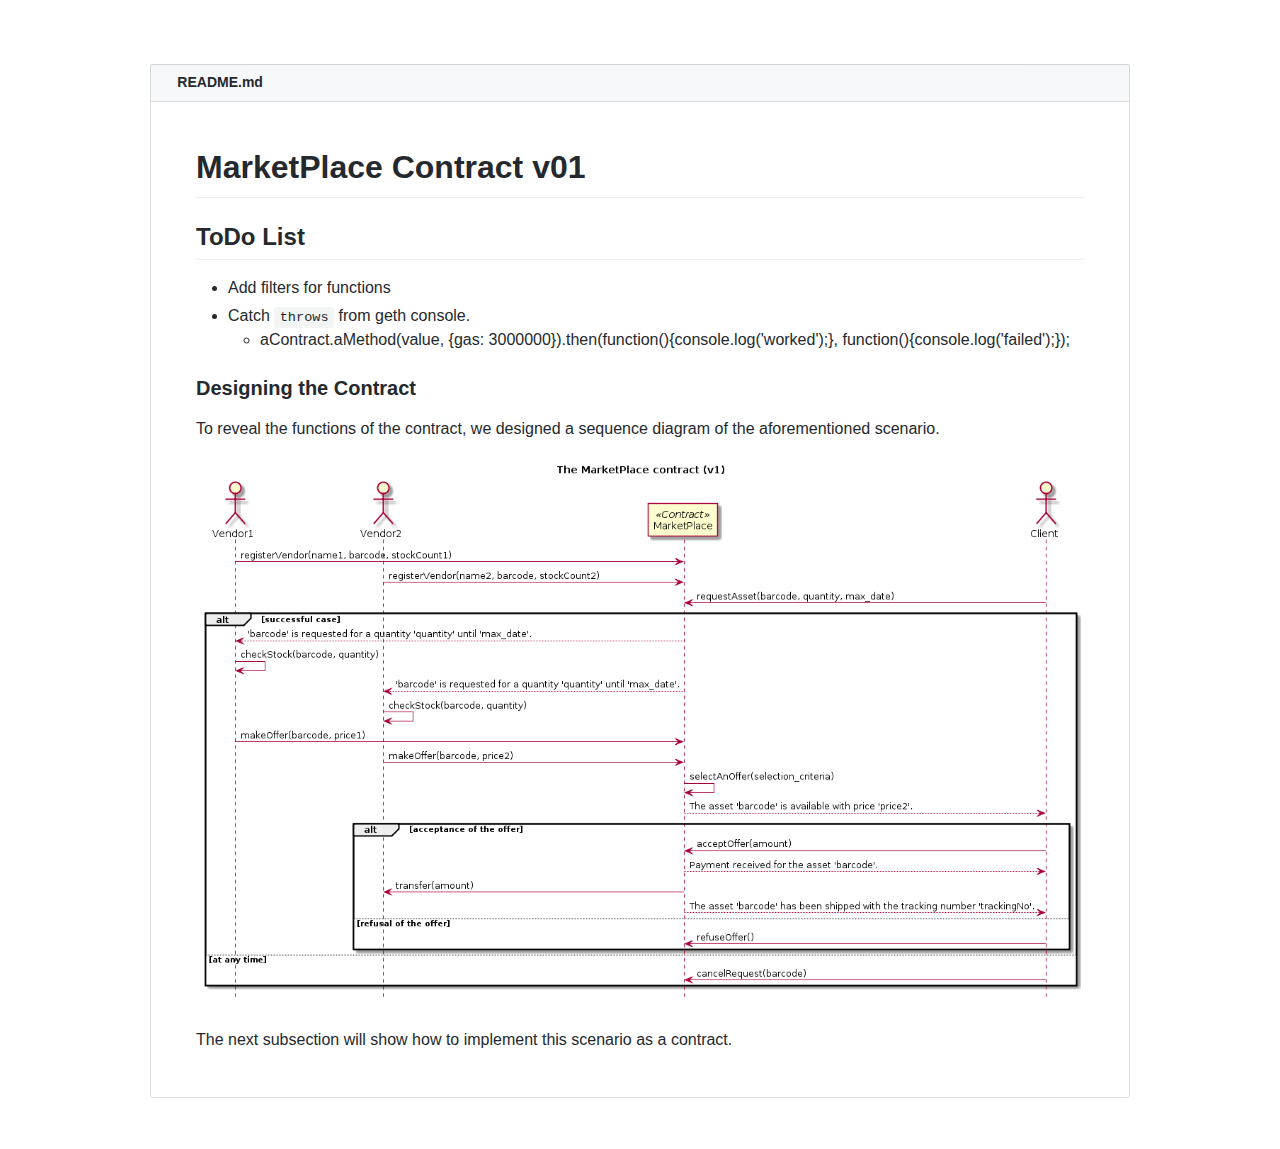
==== ethereum/local-private-network/contracts/04-MarketPlace-v01/index.html @ a6dc3fc5 "Generate html and wiki" ====
<!DOCTYPE html>
<!-- saved from url=(0022)http://localhost:6419/ -->
<html lang="en"><head><meta http-equiv="Content-Type" content="text/html; charset=UTF-8">
  
  <title>README.md - Grip</title>
  <link rel="icon" href="http://localhost:6419/__/grip/static/favicon.ico">
  <link rel="stylesheet" href="./index_files/frameworks-5b61aadc846f0818981ceec31b49c475fb084c163fdec5efbc2c21ef539092a9.css">
  <link rel="stylesheet" href="./index_files/github-9e591dcc1f30d2a6ac3773da2f8c05987a4a148bae15713c4be9bb62b6e92b26.css">
  <link rel="stylesheet" href="./index_files/site-f4fa6ace91e5f0fabb47e8405e5ecf6a9815949cd3958338f6578e626cd443d7.css">
  <link rel="stylesheet" href="./index_files/octicons.css">
  <style>
    /* Page tweaks */
    .preview-page {
      margin-top: 64px;
    }
    /* User-content tweaks */
    .timeline-comment-wrapper > .timeline-comment:after,
    .timeline-comment-wrapper > .timeline-comment:before {
      content: none;
    }
    /* User-content overrides */
    .discussion-timeline.wide {
      width: 920px;
    }
  </style>
</head>
<body>
  <div class="page">
    <div id="preview-page" class="preview-page" data-autorefresh-url="/__/grip/refresh/">

    

      <div role="main" class="main-content">
        <div class="container new-discussion-timeline experiment-repo-nav">
          <div class="repository-content">
            <div id="readme" class="readme boxed-group clearfix announce instapaper_body md">
              
                <h3>
                  <span class="octicon octicon-book"></span>
                  README.md
                </h3>
              
              <article class="markdown-body entry-content" itemprop="text" id="grip-content">
                <h1>
<a id="user-content-marketplace-contract-v01" class="anchor" href="http://localhost:6419/#marketplace-contract-v01" aria-hidden="true"><span aria-hidden="true" class="octicon octicon-link"></span></a>MarketPlace Contract v01</h1>

<h2>
<a id="user-content-todo-list" class="anchor" href="http://localhost:6419/#todo-list" aria-hidden="true"><span aria-hidden="true" class="octicon octicon-link"></span></a>ToDo List</h2>

<ul>
<li>Add filters for functions</li>
<li>Catch <code>throws</code> from geth console.

<ul>
<li>aContract.aMethod(value, {gas: 3000000}).then(function(){console.log('worked');}, function(){console.log('failed');});</li>
</ul>
</li>
</ul>

<h3>
<a id="user-content-designing-the-contract" class="anchor" href="http://localhost:6419/#designing-the-contract" aria-hidden="true"><span aria-hidden="true" class="octicon octicon-link"></span></a>Designing the Contract</h3>

<p>To reveal the functions of the contract, we designed a sequence diagram of the aforementioned scenario.</p>

<p><a href="./index_files/sequence_diagram.png" target="_blank"><img src="./index_files/sequence_diagram.png" alt="Market Place Scenario (v1)" style="max-width:100%;"></a></p>

<p>The next subsection will show how to implement this scenario as a contract.</p>

              </article>
            </div>
          </div>
        </div>
      </div>

    

  </div>
  <div>&nbsp;</div>
  </div><script>
    function showCanonicalImages() {
      var images = document.getElementsByTagName('img');
      if (!images) {
        return;
      }
      for (var index = 0; index < images.length; index++) {
        var image = images[index];
        if (image.getAttribute('data-canonical-src') && image.src !== image.getAttribute('data-canonical-src')) {
          image.src = image.getAttribute('data-canonical-src');
        }
      }
    }

    function scrollToHash() {
      if (location.hash && !document.querySelector(':target')) {
        var element = document.getElementById('user-content-' + location.hash.slice(1));
        if (element) {
           element.scrollIntoView();
        }
      }
    }

    function autorefreshContent(eventSourceUrl) {
      var initialTitle = document.title;
      var contentElement = document.getElementById('grip-content');
      var source = new EventSource(eventSourceUrl);
      var isRendering = false;

      source.onmessage = function(ev) {
        var msg = JSON.parse(ev.data);
        if (msg.updating) {
          isRendering = true;
          document.title = '(Rendering) ' + document.title;
        } else {
          isRendering = false;
          document.title = initialTitle;
          contentElement.innerHTML = msg.content;
          showCanonicalImages();
        }
      }

      source.onerror = function(e) {
        if (e.readyState === EventSource.CLOSED && isRendering) {
          isRendering = false;
          document.title = initialTitle;
        }
      }
    }

    window.onhashchange = function() {
      scrollToHash();
    }

    window.onload = function() {
      scrollToHash();
    }

    showCanonicalImages();

    var autorefreshUrl = document.getElementById('preview-page').getAttribute('data-autorefresh-url');
    if (autorefreshUrl) {
      autorefreshContent(autorefreshUrl);
    }
  </script>

</body></html>
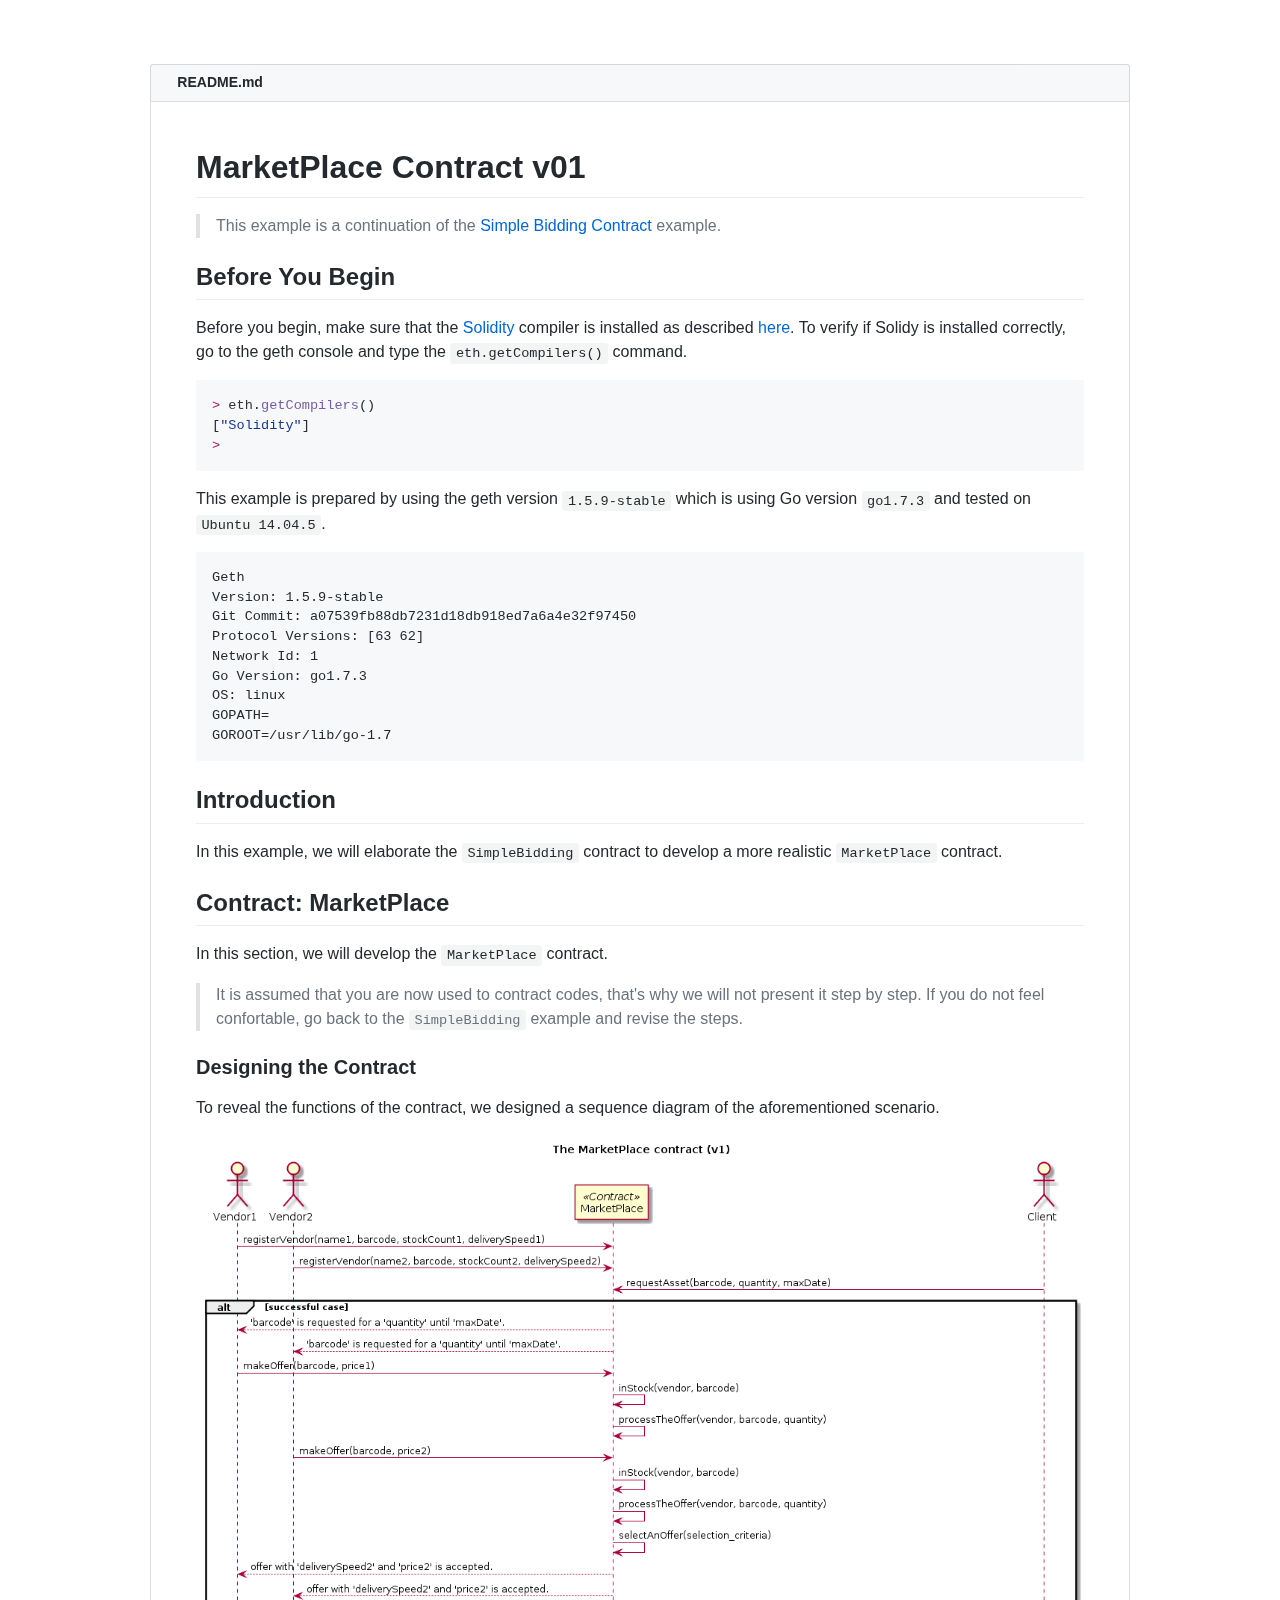
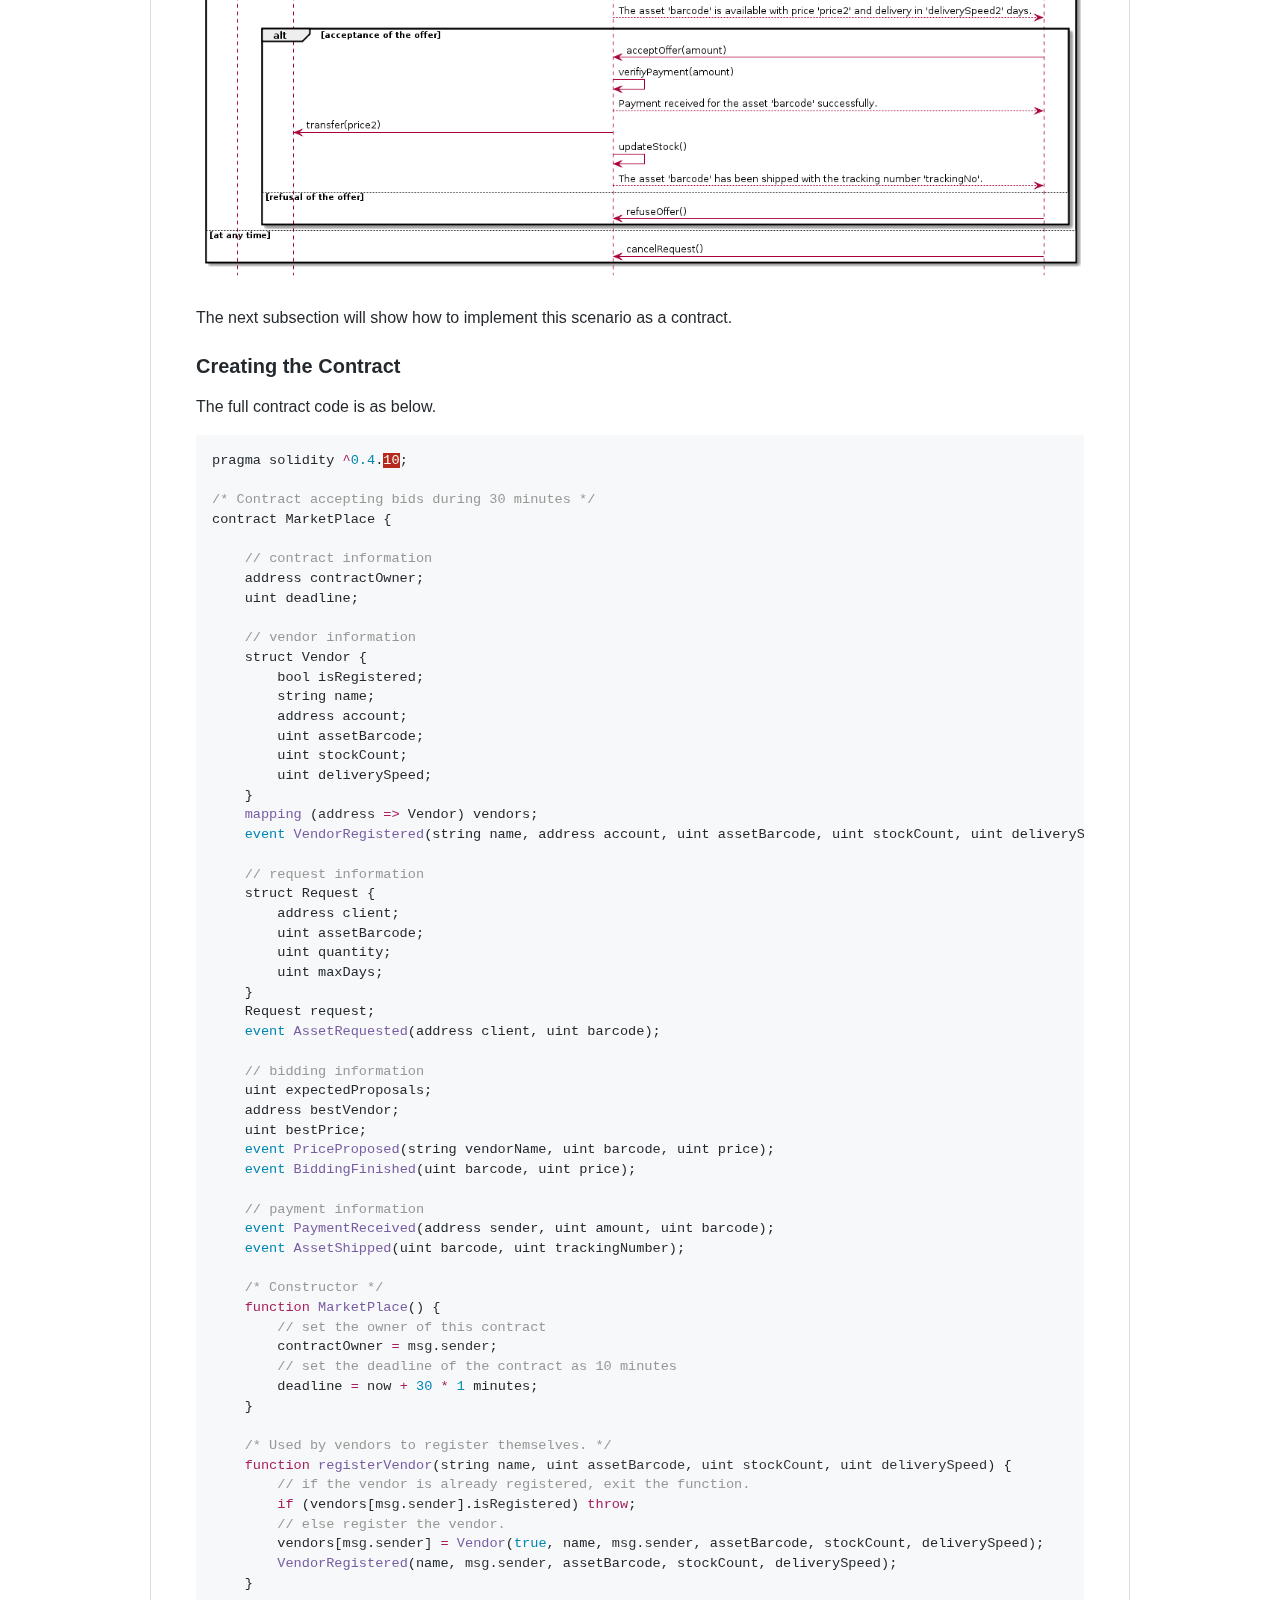
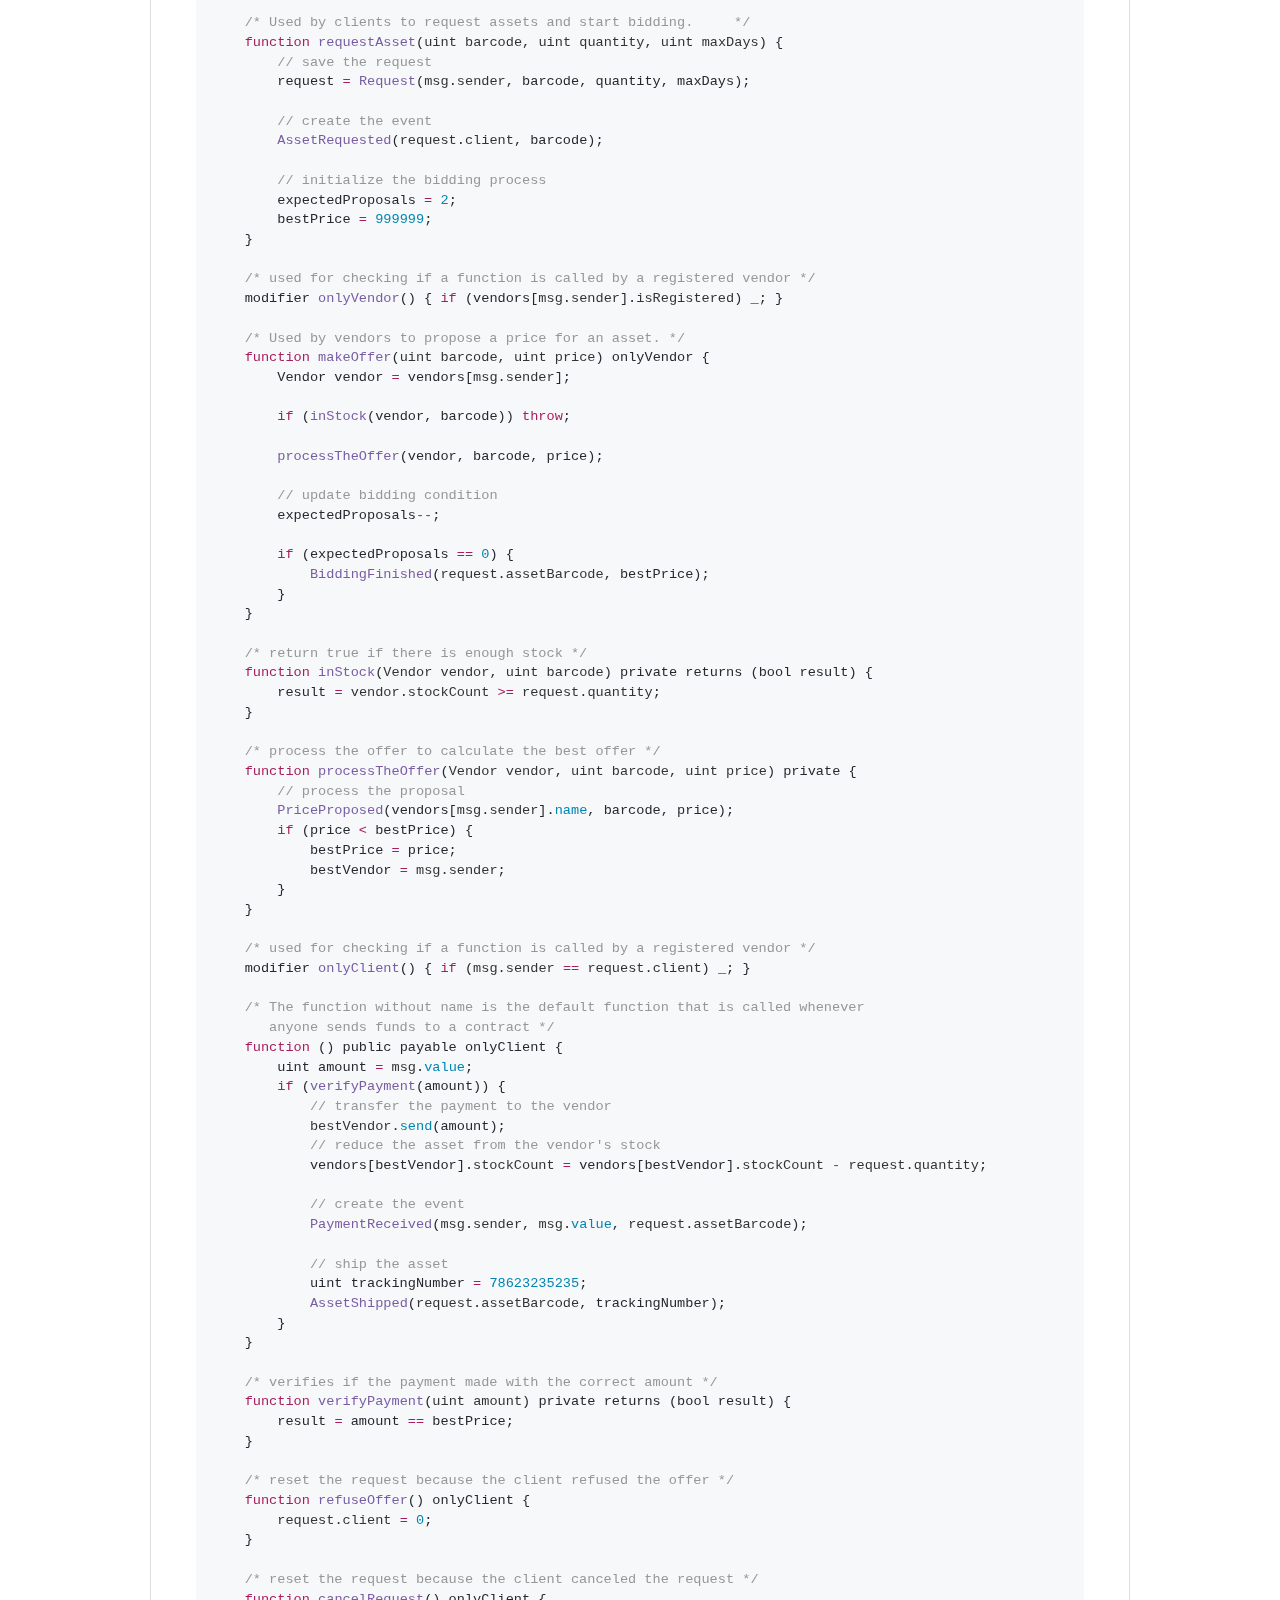
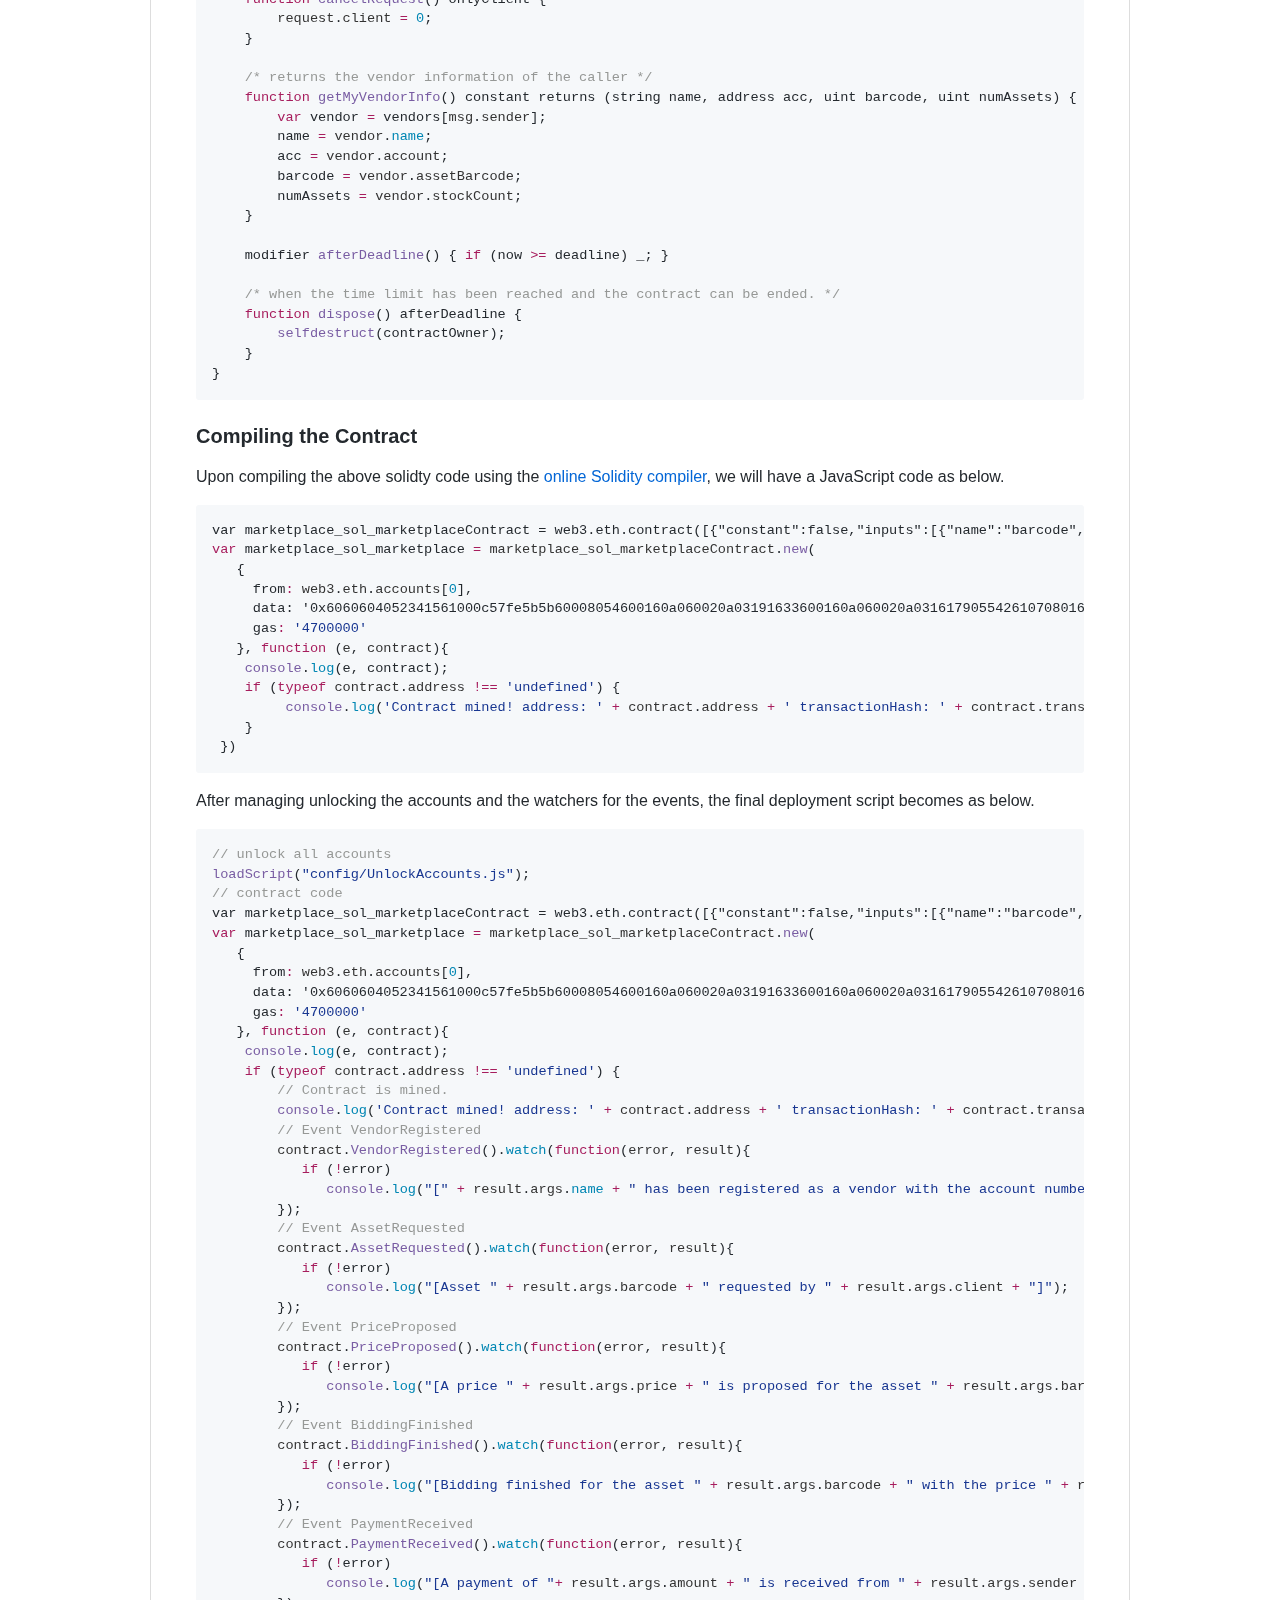
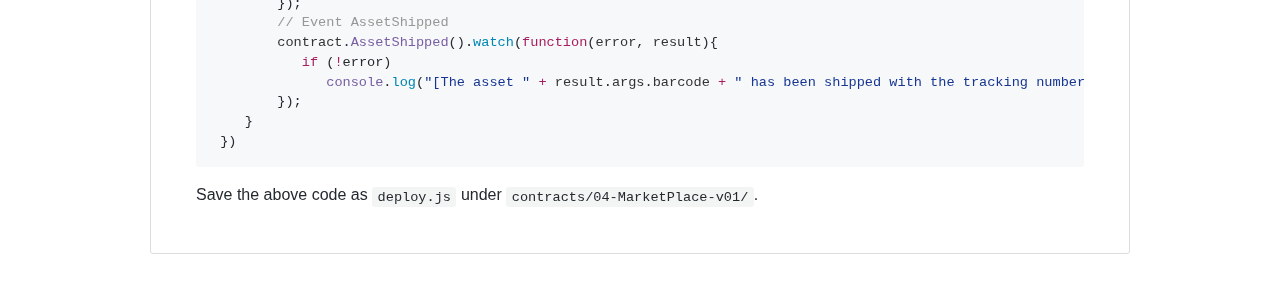
==== commit 7b66ccfe: "Generate documentations." ====
--- a/ethereum/local-private-network/contracts/04-MarketPlace-v01/index.html
+++ b/ethereum/local-private-network/contracts/04-MarketPlace-v01/index.html
@@ -1,13 +1,13 @@
 <!DOCTYPE html>
-<!-- saved from url=(0022)http://localhost:6419/ -->
-<html lang="en"><head><meta http-equiv="Content-Type" content="text/html; charset=UTF-8">
-  
+<html lang="en"><head>
+<meta http-equiv="content-type" content="text/html; charset=UTF-8">
+  <meta charset="utf-8">
   <title>README.md - Grip</title>
   <link rel="icon" href="http://localhost:6419/__/grip/static/favicon.ico">
-  <link rel="stylesheet" href="./index_files/frameworks-5b61aadc846f0818981ceec31b49c475fb084c163fdec5efbc2c21ef539092a9.css">
-  <link rel="stylesheet" href="./index_files/github-9e591dcc1f30d2a6ac3773da2f8c05987a4a148bae15713c4be9bb62b6e92b26.css">
-  <link rel="stylesheet" href="./index_files/site-f4fa6ace91e5f0fabb47e8405e5ecf6a9815949cd3958338f6578e626cd443d7.css">
-  <link rel="stylesheet" href="./index_files/octicons.css">
+  <link rel="stylesheet" href="index_files/frameworks-5b61aadc846f0818981ceec31b49c475fb084c163fdec5efb.css">
+  <link rel="stylesheet" href="index_files/github-9e591dcc1f30d2a6ac3773da2f8c05987a4a148bae15713c4be9b.css">
+  <link rel="stylesheet" href="index_files/site-f4fa6ace91e5f0fabb47e8405e5ecf6a9815949cd3958338f6578e6.css">
+  <link rel="stylesheet" href="index_files/octicons.css">
   <style>
     /* Page tweaks */
     .preview-page {
@@ -42,29 +42,267 @@
               
               <article class="markdown-body entry-content" itemprop="text" id="grip-content">
                 <h1>
-<a id="user-content-marketplace-contract-v01" class="anchor" href="http://localhost:6419/#marketplace-contract-v01" aria-hidden="true"><span aria-hidden="true" class="octicon octicon-link"></span></a>MarketPlace Contract v01</h1>
-
+<a id="user-content-marketplace-contract-v01" class="anchor" href="#marketplace-contract-v01" aria-hidden="true"><span aria-hidden="true" class="octicon octicon-link"></span></a>MarketPlace Contract v01</h1>
+<blockquote>
+<p>This example is a continuation of the <a href="http://localhost:6419/03-SimpleBidding/README.md">Simple Bidding Contract</a> example.</p>
+</blockquote>
 <h2>
-<a id="user-content-todo-list" class="anchor" href="http://localhost:6419/#todo-list" aria-hidden="true"><span aria-hidden="true" class="octicon octicon-link"></span></a>ToDo List</h2>
-
-<ul>
-<li>Add filters for functions</li>
-<li>Catch <code>throws</code> from geth console.
-
-<ul>
-<li>aContract.aMethod(value, {gas: 3000000}).then(function(){console.log('worked');}, function(){console.log('failed');});</li>
-</ul>
-</li>
-</ul>
-
+<a id="user-content-before-you-begin" class="anchor" href="#before-you-begin" aria-hidden="true"><span aria-hidden="true" class="octicon octicon-link"></span></a>Before You Begin</h2>
+<p>Before you begin, make sure that the <a href="http://solidity.readthedocs.io/en/develop/index.html">Solidity</a> compiler is installed as described <a href="https://github.com/ethereum/go-ethereum/wiki/Contract-Tutorial#install-solc-on-ubuntu">here</a>. To verify if Solidy is installed correctly, go to the geth console and type the <code>eth.getCompilers()</code> command.</p>
+<div class="highlight highlight-source-js"><pre><span class="pl-k">&gt;</span> <span class="pl-smi">eth</span>.<span class="pl-en">getCompilers</span>()
+[<span class="pl-s"><span class="pl-pds">"</span>Solidity<span class="pl-pds">"</span></span>]
+<span class="pl-k">&gt;</span> </pre></div>
+<p>This example is prepared by using the geth version <code>1.5.9-stable</code> which is using Go version <code>go1.7.3</code> and tested on <code>Ubuntu 14.04.5</code>.</p>
+<div class="highlight highlight-source-shell"><pre>Geth
+Version: 1.5.9-stable
+Git Commit: a07539fb88db7231d18db918ed7a6a4e32f97450
+Protocol Versions: [63 62]
+Network Id: 1
+Go Version: go1.7.3
+OS: linux
+GOPATH=
+GOROOT=/usr/lib/go-1.7</pre></div>
+<h2>
+<a id="user-content-introduction" class="anchor" href="#introduction" aria-hidden="true"><span aria-hidden="true" class="octicon octicon-link"></span></a>Introduction</h2>
+<p>In this example, we will elaborate the <code>SimpleBidding</code> contract to develop a more realistic <code>MarketPlace</code> contract.</p>
+<h2>
+<a id="user-content-contract-marketplace" class="anchor" href="#contract-marketplace" aria-hidden="true"><span aria-hidden="true" class="octicon octicon-link"></span></a>Contract: MarketPlace</h2>
+<p>In this section, we will develop the <code>MarketPlace</code> contract.</p>
+<blockquote>
+<p>It is assumed that you are now used to contract codes, that's why we 
+will not present it step by step. If you do not feel confortable, go 
+back to the <code>SimpleBidding</code> example and revise the steps.</p>
+</blockquote>
 <h3>
-<a id="user-content-designing-the-contract" class="anchor" href="http://localhost:6419/#designing-the-contract" aria-hidden="true"><span aria-hidden="true" class="octicon octicon-link"></span></a>Designing the Contract</h3>
-
+<a id="user-content-designing-the-contract" class="anchor" href="#designing-the-contract" aria-hidden="true"><span aria-hidden="true" class="octicon octicon-link"></span></a>Designing the Contract</h3>
 <p>To reveal the functions of the contract, we designed a sequence diagram of the aforementioned scenario.</p>
-
-<p><a href="./index_files/sequence_diagram.png" target="_blank"><img src="./index_files/sequence_diagram.png" alt="Market Place Scenario (v1)" style="max-width:100%;"></a></p>
-
+<p><a href="http://localhost:6419/sequence_diagram.png" target="_blank"><img src="index_files/sequence_diagram.png" alt="Market Place Scenario (v1)" style="max-width:100%;"></a></p>
 <p>The next subsection will show how to implement this scenario as a contract.</p>
+<h3>
+<a id="user-content-creating-the-contract" class="anchor" href="#creating-the-contract" aria-hidden="true"><span aria-hidden="true" class="octicon octicon-link"></span></a>Creating the Contract</h3>
+<p>The full contract code is as below.</p>
+<div class="highlight highlight-source-js"><pre>pragma solidity <span class="pl-k">^</span><span class="pl-c1">0.4</span>.<span class="pl-ii">10</span>;
+
+<span class="pl-c">/* Contract accepting bids during 30 minutes */</span>
+contract MarketPlace {
+
+    <span class="pl-c"><span class="pl-c">//</span> contract information</span>
+    address contractOwner;
+    uint deadline;
+    
+    <span class="pl-c"><span class="pl-c">//</span> vendor information</span>
+    struct Vendor {
+        bool isRegistered;
+        string name;
+        address account;
+        uint assetBarcode;
+        uint stockCount;
+        uint deliverySpeed;
+    }
+    <span class="pl-en">mapping</span> (<span class="pl-smi">address</span> <span class="pl-k">=&gt;</span> Vendor) vendors;
+    <span class="pl-c1">event</span> <span class="pl-en">VendorRegistered</span>(string name, address account, uint assetBarcode, uint stockCount, uint deliverySpeed);
+
+    <span class="pl-c"><span class="pl-c">//</span> request information</span>
+    struct Request {
+        address client;
+        uint assetBarcode;
+        uint quantity;
+        uint maxDays;
+    }
+    Request request;
+    <span class="pl-c1">event</span> <span class="pl-en">AssetRequested</span>(address client, uint barcode);
+    
+    <span class="pl-c"><span class="pl-c">//</span> bidding information</span>
+    uint expectedProposals;
+    address bestVendor;
+    uint bestPrice;
+    <span class="pl-c1">event</span> <span class="pl-en">PriceProposed</span>(string vendorName, uint barcode, uint price);
+    <span class="pl-c1">event</span> <span class="pl-en">BiddingFinished</span>(uint barcode, uint price);
+
+    <span class="pl-c"><span class="pl-c">//</span> payment information</span>
+    <span class="pl-c1">event</span> <span class="pl-en">PaymentReceived</span>(address sender, uint amount, uint barcode);
+    <span class="pl-c1">event</span> <span class="pl-en">AssetShipped</span>(uint barcode, uint trackingNumber);
+
+    <span class="pl-c">/* Constructor */</span>
+    <span class="pl-k">function</span> <span class="pl-en">MarketPlace</span>() {
+        <span class="pl-c"><span class="pl-c">//</span> set the owner of this contract</span>
+        contractOwner <span class="pl-k">=</span> <span class="pl-smi">msg</span>.<span class="pl-smi">sender</span>;
+        <span class="pl-c"><span class="pl-c">//</span> set the deadline of the contract as 10 minutes</span>
+        deadline <span class="pl-k">=</span> now <span class="pl-k">+</span> <span class="pl-c1">30</span> <span class="pl-k">*</span> <span class="pl-c1">1</span> minutes;
+    }  
+    
+    <span class="pl-c">/* Used by vendors to register themselves. */</span>
+    <span class="pl-k">function</span> <span class="pl-en">registerVendor</span>(<span class="pl-smi">string</span> <span class="pl-smi">name</span>, <span class="pl-smi">uint</span> <span class="pl-smi">assetBarcode</span>, <span class="pl-smi">uint</span> <span class="pl-smi">stockCount</span>, <span class="pl-smi">uint</span> <span class="pl-smi">deliverySpeed</span>) {
+        <span class="pl-c"><span class="pl-c">//</span> if the vendor is already registered, exit the function.</span>
+        <span class="pl-k">if</span> (vendors[<span class="pl-smi">msg</span>.<span class="pl-smi">sender</span>].<span class="pl-smi">isRegistered</span>) <span class="pl-k">throw</span>;
+        <span class="pl-c"><span class="pl-c">//</span> else register the vendor.</span>
+        vendors[<span class="pl-smi">msg</span>.<span class="pl-smi">sender</span>] <span class="pl-k">=</span> <span class="pl-en">Vendor</span>(<span class="pl-c1">true</span>, name, <span class="pl-smi">msg</span>.<span class="pl-smi">sender</span>, assetBarcode, stockCount, deliverySpeed);
+        <span class="pl-en">VendorRegistered</span>(name, <span class="pl-smi">msg</span>.<span class="pl-smi">sender</span>, assetBarcode, stockCount, deliverySpeed);
+    }
+    
+    <span class="pl-c">/* Used by clients to request assets and start bidding.     */</span> 
+    <span class="pl-k">function</span> <span class="pl-en">requestAsset</span>(<span class="pl-smi">uint</span> <span class="pl-smi">barcode</span>, <span class="pl-smi">uint</span> <span class="pl-smi">quantity</span>, <span class="pl-smi">uint</span> <span class="pl-smi">maxDays</span>) {
+        <span class="pl-c"><span class="pl-c">//</span> save the request</span>
+        request <span class="pl-k">=</span> <span class="pl-en">Request</span>(<span class="pl-smi">msg</span>.<span class="pl-smi">sender</span>, barcode, quantity, maxDays);
+        
+        <span class="pl-c"><span class="pl-c">//</span> create the event</span>
+        <span class="pl-en">AssetRequested</span>(<span class="pl-smi">request</span>.<span class="pl-smi">client</span>, barcode);
+        
+        <span class="pl-c"><span class="pl-c">//</span> initialize the bidding process</span>
+        expectedProposals <span class="pl-k">=</span> <span class="pl-c1">2</span>;
+        bestPrice <span class="pl-k">=</span> <span class="pl-c1">999999</span>;
+    }
+    
+    <span class="pl-c">/* used for checking if a function is called by a registered vendor */</span>
+    modifier <span class="pl-en">onlyVendor</span>() { <span class="pl-k">if</span> (vendors[<span class="pl-smi">msg</span>.<span class="pl-smi">sender</span>].<span class="pl-smi">isRegistered</span>) _; }
+    
+    <span class="pl-c">/* Used by vendors to propose a price for an asset. */</span>
+    <span class="pl-k">function</span> <span class="pl-en">makeOffer</span>(<span class="pl-smi">uint</span> <span class="pl-smi">barcode</span>, <span class="pl-smi">uint</span> <span class="pl-smi">price</span>) onlyVendor {
+        Vendor vendor <span class="pl-k">=</span> vendors[<span class="pl-smi">msg</span>.<span class="pl-smi">sender</span>];
+
+        <span class="pl-k">if</span> (<span class="pl-en">inStock</span>(vendor, barcode)) <span class="pl-k">throw</span>;
+
+        <span class="pl-en">processTheOffer</span>(vendor, barcode, price);
+        
+        <span class="pl-c"><span class="pl-c">//</span> update bidding condition</span>
+        expectedProposals<span class="pl-k">--</span>;
+        
+        <span class="pl-k">if</span> (expectedProposals <span class="pl-k">==</span> <span class="pl-c1">0</span>) {
+            <span class="pl-en">BiddingFinished</span>(<span class="pl-smi">request</span>.<span class="pl-smi">assetBarcode</span>, bestPrice);
+        }
+    }
+    
+    <span class="pl-c">/* return true if there is enough stock */</span>
+    <span class="pl-k">function</span> <span class="pl-en">inStock</span>(<span class="pl-smi">Vendor</span> <span class="pl-smi">vendor</span>, <span class="pl-smi">uint</span> <span class="pl-smi">barcode</span>) private returns (bool result) {
+        result <span class="pl-k">=</span> <span class="pl-smi">vendor</span>.<span class="pl-smi">stockCount</span> <span class="pl-k">&gt;=</span> <span class="pl-smi">request</span>.<span class="pl-smi">quantity</span>;
+    }
+    
+    <span class="pl-c">/* process the offer to calculate the best offer */</span>
+    <span class="pl-k">function</span> <span class="pl-en">processTheOffer</span>(<span class="pl-smi">Vendor</span> <span class="pl-smi">vendor</span>, <span class="pl-smi">uint</span> <span class="pl-smi">barcode</span>, <span class="pl-smi">uint</span> <span class="pl-smi">price</span>) private {
+        <span class="pl-c"><span class="pl-c">//</span> process the proposal</span>
+        <span class="pl-en">PriceProposed</span>(vendors[<span class="pl-smi">msg</span>.<span class="pl-smi">sender</span>].<span class="pl-c1">name</span>, barcode, price);
+        <span class="pl-k">if</span> (price <span class="pl-k">&lt;</span> bestPrice) {
+            bestPrice <span class="pl-k">=</span> price;
+            bestVendor <span class="pl-k">=</span> <span class="pl-smi">msg</span>.<span class="pl-smi">sender</span>;
+        }        
+    }
+    
+    <span class="pl-c">/* used for checking if a function is called by a registered vendor */</span>
+    modifier <span class="pl-en">onlyClient</span>() { <span class="pl-k">if</span> (<span class="pl-smi">msg</span>.<span class="pl-smi">sender</span> <span class="pl-k">==</span> <span class="pl-smi">request</span>.<span class="pl-smi">client</span>) _; }
+    
+    <span class="pl-c">/* The function without name is the default function that is called whenever </span>
+<span class="pl-c">       anyone sends funds to a contract */</span>
+    <span class="pl-k">function</span> () public payable onlyClient {
+        uint amount <span class="pl-k">=</span> <span class="pl-smi">msg</span>.<span class="pl-c1">value</span>;
+        <span class="pl-k">if</span> (<span class="pl-en">verifyPayment</span>(amount)) {
+            <span class="pl-c"><span class="pl-c">//</span> transfer the payment to the vendor</span>
+            <span class="pl-smi">bestVendor</span>.<span class="pl-c1">send</span>(amount);
+            <span class="pl-c"><span class="pl-c">//</span> reduce the asset from the vendor's stock</span>
+            vendors[bestVendor].<span class="pl-smi">stockCount</span> <span class="pl-k">=</span> vendors[bestVendor].<span class="pl-smi">stockCount</span> <span class="pl-k">-</span> <span class="pl-smi">request</span>.<span class="pl-smi">quantity</span>;
+            
+            <span class="pl-c"><span class="pl-c">//</span> create the event</span>
+            <span class="pl-en">PaymentReceived</span>(<span class="pl-smi">msg</span>.<span class="pl-smi">sender</span>, <span class="pl-smi">msg</span>.<span class="pl-c1">value</span>, <span class="pl-smi">request</span>.<span class="pl-smi">assetBarcode</span>);
+                
+            <span class="pl-c"><span class="pl-c">//</span> ship the asset</span>
+            uint trackingNumber <span class="pl-k">=</span> <span class="pl-c1">78623235235</span>;
+            <span class="pl-en">AssetShipped</span>(<span class="pl-smi">request</span>.<span class="pl-smi">assetBarcode</span>, trackingNumber);
+        }
+    }
+    
+    <span class="pl-c">/* verifies if the payment made with the correct amount */</span>
+    <span class="pl-k">function</span> <span class="pl-en">verifyPayment</span>(<span class="pl-smi">uint</span> <span class="pl-smi">amount</span>) private returns (bool result) {
+        result <span class="pl-k">=</span> amount <span class="pl-k">==</span> bestPrice;
+    }
+    
+    <span class="pl-c">/* reset the request because the client refused the offer */</span>
+    <span class="pl-k">function</span> <span class="pl-en">refuseOffer</span>() onlyClient {
+        <span class="pl-smi">request</span>.<span class="pl-smi">client</span> <span class="pl-k">=</span> <span class="pl-c1">0</span>;
+    }
+    
+    <span class="pl-c">/* reset the request because the client canceled the request */</span>
+    <span class="pl-k">function</span> <span class="pl-en">cancelRequest</span>() onlyClient {
+        <span class="pl-smi">request</span>.<span class="pl-smi">client</span> <span class="pl-k">=</span> <span class="pl-c1">0</span>;
+    }
+    
+    <span class="pl-c">/* returns the vendor information of the caller */</span>
+    <span class="pl-k">function</span> <span class="pl-en">getMyVendorInfo</span>() constant returns (string name, address acc, uint barcode, uint numAssets) {
+        <span class="pl-k">var</span> vendor <span class="pl-k">=</span> vendors[<span class="pl-smi">msg</span>.<span class="pl-smi">sender</span>];
+        name <span class="pl-k">=</span> <span class="pl-smi">vendor</span>.<span class="pl-c1">name</span>;
+        acc <span class="pl-k">=</span> <span class="pl-smi">vendor</span>.<span class="pl-smi">account</span>;
+        barcode <span class="pl-k">=</span> <span class="pl-smi">vendor</span>.<span class="pl-smi">assetBarcode</span>;
+        numAssets <span class="pl-k">=</span> <span class="pl-smi">vendor</span>.<span class="pl-smi">stockCount</span>;
+    }
+
+    modifier <span class="pl-en">afterDeadline</span>() { <span class="pl-k">if</span> (now <span class="pl-k">&gt;=</span> deadline) _; }
+
+    <span class="pl-c">/* when the time limit has been reached and the contract can be ended. */</span>
+    <span class="pl-k">function</span> <span class="pl-en">dispose</span>() afterDeadline {
+        <span class="pl-en">selfdestruct</span>(contractOwner);
+    }
+}</pre></div>
+<h3>
+<a id="user-content-compiling-the-contract" class="anchor" href="#compiling-the-contract" aria-hidden="true"><span aria-hidden="true" class="octicon octicon-link"></span></a>Compiling the Contract</h3>
+<p>Upon compiling the above solidty code using the <a href="https://ethereum.github.io/browser-solidity/">online Solidity compiler</a>, we will have a JavaScript code as below.</p>
+<div class="highlight highlight-source-js"><pre>var marketplace_sol_marketplaceContract = web3.eth.contract([{"constant":false,"inputs":[{"name":"barcode","type":"uint256"},{"name":"price","type":"uint256"}],"name":"makeOffer","outputs":[],"payable":false,"type":"function"},{"constant":false,"inputs":[{"name":"name","type":"string"},{"name":"assetBarcode","type":"uint256"},{"name":"stockCount","type":"uint256"},{"name":"deliverySpeed","type":"uint256"}],"name":"registerVendor","outputs":[],"payable":false,"type":"function"},{"constant":false,"inputs":[],"name":"dispose","outputs":[],"payable":false,"type":"function"},{"constant":false,"inputs":[],"name":"refuseOffer","outputs":[],"payable":false,"type":"function"},{"constant":true,"inputs":[],"name":"getMyVendorInfo","outputs":[{"name":"name","type":"string"},{"name":"acc","type":"address"},{"name":"barcode","type":"uint256"},{"name":"numAssets","type":"uint256"}],"payable":false,"type":"function"},{"constant":false,"inputs":[],"name":"cancelRequest","outputs":[],"payable":false,"type":"function"},{"constant":false,"inputs":[{"name":"barcode","type":"uint256"},{"name":"quantity","type":"uint256"},{"name":"maxDays","type":"uint256"}],"name":"requestAsset","outputs":[],"payable":false,"type":"function"},{"inputs":[],"payable":false,"type":"constructor"},{"payable":true,"type":"fallback"},{"anonymous":false,"inputs":[{"indexed":false,"name":"name","type":"string"},{"indexed":false,"name":"account","type":"address"},{"indexed":false,"name":"assetBarcode","type":"uint256"},{"indexed":false,"name":"stockCount","type":"uint256"},{"indexed":false,"name":"deliverySpeed","type":"uint256"}],"name":"VendorRegistered","type":"event"},{"anonymous":false,"inputs":[{"indexed":false,"name":"client","type":"address"},{"indexed":false,"name":"barcode","type":"uint256"}],"name":"AssetRequested","type":"event"},{"anonymous":false,"inputs":[{"indexed":false,"name":"vendorName","type":"string"},{"indexed":false,"name":"barcode","type":"uint256"},{"indexed":false,"name":"price","type":"uint256"}],"name":"PriceProposed","type":"event"},{"anonymous":false,"inputs":[{"indexed":false,"name":"barcode","type":"uint256"},{"indexed":false,"name":"price","type":"uint256"}],"name":"BiddingFinished","type":"event"},{"anonymous":false,"inputs":[{"indexed":false,"name":"sender","type":"address"},{"indexed":false,"name":"amount","type":"uint256"},{"indexed":false,"name":"barcode","type":"uint256"}],"name":"PaymentReceived","type":"event"},{"anonymous":false,"inputs":[{"indexed":false,"name":"barcode","type":"uint256"},{"indexed":false,"name":"trackingNumber","type":"uint256"}],"name":"AssetShipped","type":"event"}]);
+<span class="pl-k">var</span> marketplace_sol_marketplace <span class="pl-k">=</span> <span class="pl-smi">marketplace_sol_marketplaceContract</span>.<span class="pl-en">new</span>(
+   {
+     from<span class="pl-k">:</span> <span class="pl-smi">web3</span>.<span class="pl-smi">eth</span>.<span class="pl-smi">accounts</span>[<span class="pl-c1">0</span>], 
+     data: '[base64]', 
+     gas<span class="pl-k">:</span> <span class="pl-s"><span class="pl-pds">'</span>4700000<span class="pl-pds">'</span></span>
+   }, <span class="pl-k">function</span> (<span class="pl-smi">e</span>, <span class="pl-smi">contract</span>){
+    <span class="pl-en">console</span>.<span class="pl-c1">log</span>(e, contract);
+    <span class="pl-k">if</span> (<span class="pl-k">typeof</span> <span class="pl-smi">contract</span>.<span class="pl-smi">address</span> <span class="pl-k">!==</span> <span class="pl-s"><span class="pl-pds">'</span>undefined<span class="pl-pds">'</span></span>) {
+         <span class="pl-en">console</span>.<span class="pl-c1">log</span>(<span class="pl-s"><span class="pl-pds">'</span>Contract mined! address: <span class="pl-pds">'</span></span> <span class="pl-k">+</span> <span class="pl-smi">contract</span>.<span class="pl-smi">address</span> <span class="pl-k">+</span> <span class="pl-s"><span class="pl-pds">'</span> transactionHash: <span class="pl-pds">'</span></span> <span class="pl-k">+</span> <span class="pl-smi">contract</span>.<span class="pl-smi">transactionHash</span>);
+    }
+ })</pre></div>
+<p>After managing unlocking the accounts and the watchers for the events, the final deployment script becomes as below.</p>
+<div class="highlight highlight-source-js"><pre><span class="pl-c"><span class="pl-c">//</span> unlock all accounts</span>
+<span class="pl-en">loadScript</span>(<span class="pl-s"><span class="pl-pds">"</span>config/UnlockAccounts.js<span class="pl-pds">"</span></span>);
+<span class="pl-c"><span class="pl-c">//</span> contract code</span>
+var marketplace_sol_marketplaceContract = web3.eth.contract([{"constant":false,"inputs":[{"name":"barcode","type":"uint256"},{"name":"price","type":"uint256"}],"name":"makeOffer","outputs":[],"payable":false,"type":"function"},{"constant":false,"inputs":[{"name":"name","type":"string"},{"name":"assetBarcode","type":"uint256"},{"name":"stockCount","type":"uint256"},{"name":"deliverySpeed","type":"uint256"}],"name":"registerVendor","outputs":[],"payable":false,"type":"function"},{"constant":false,"inputs":[],"name":"dispose","outputs":[],"payable":false,"type":"function"},{"constant":false,"inputs":[],"name":"refuseOffer","outputs":[],"payable":false,"type":"function"},{"constant":true,"inputs":[],"name":"getMyVendorInfo","outputs":[{"name":"name","type":"string"},{"name":"acc","type":"address"},{"name":"barcode","type":"uint256"},{"name":"numAssets","type":"uint256"}],"payable":false,"type":"function"},{"constant":false,"inputs":[],"name":"cancelRequest","outputs":[],"payable":false,"type":"function"},{"constant":false,"inputs":[{"name":"barcode","type":"uint256"},{"name":"quantity","type":"uint256"},{"name":"maxDays","type":"uint256"}],"name":"requestAsset","outputs":[],"payable":false,"type":"function"},{"inputs":[],"payable":false,"type":"constructor"},{"payable":true,"type":"fallback"},{"anonymous":false,"inputs":[{"indexed":false,"name":"name","type":"string"},{"indexed":false,"name":"account","type":"address"},{"indexed":false,"name":"assetBarcode","type":"uint256"},{"indexed":false,"name":"stockCount","type":"uint256"},{"indexed":false,"name":"deliverySpeed","type":"uint256"}],"name":"VendorRegistered","type":"event"},{"anonymous":false,"inputs":[{"indexed":false,"name":"client","type":"address"},{"indexed":false,"name":"barcode","type":"uint256"}],"name":"AssetRequested","type":"event"},{"anonymous":false,"inputs":[{"indexed":false,"name":"vendorName","type":"string"},{"indexed":false,"name":"barcode","type":"uint256"},{"indexed":false,"name":"price","type":"uint256"}],"name":"PriceProposed","type":"event"},{"anonymous":false,"inputs":[{"indexed":false,"name":"barcode","type":"uint256"},{"indexed":false,"name":"price","type":"uint256"}],"name":"BiddingFinished","type":"event"},{"anonymous":false,"inputs":[{"indexed":false,"name":"sender","type":"address"},{"indexed":false,"name":"amount","type":"uint256"},{"indexed":false,"name":"barcode","type":"uint256"}],"name":"PaymentReceived","type":"event"},{"anonymous":false,"inputs":[{"indexed":false,"name":"barcode","type":"uint256"},{"indexed":false,"name":"trackingNumber","type":"uint256"}],"name":"AssetShipped","type":"event"}]);
+<span class="pl-k">var</span> marketplace_sol_marketplace <span class="pl-k">=</span> <span class="pl-smi">marketplace_sol_marketplaceContract</span>.<span class="pl-en">new</span>(
+   {
+     from<span class="pl-k">:</span> <span class="pl-smi">web3</span>.<span class="pl-smi">eth</span>.<span class="pl-smi">accounts</span>[<span class="pl-c1">0</span>], 
+     data: '[base64]', 
+     gas<span class="pl-k">:</span> <span class="pl-s"><span class="pl-pds">'</span>4700000<span class="pl-pds">'</span></span>
+   }, <span class="pl-k">function</span> (<span class="pl-smi">e</span>, <span class="pl-smi">contract</span>){
+    <span class="pl-en">console</span>.<span class="pl-c1">log</span>(e, contract);
+    <span class="pl-k">if</span> (<span class="pl-k">typeof</span> <span class="pl-smi">contract</span>.<span class="pl-smi">address</span> <span class="pl-k">!==</span> <span class="pl-s"><span class="pl-pds">'</span>undefined<span class="pl-pds">'</span></span>) {
+    	<span class="pl-c"><span class="pl-c">//</span> Contract is mined.</span>
+    	<span class="pl-en">console</span>.<span class="pl-c1">log</span>(<span class="pl-s"><span class="pl-pds">'</span>Contract mined! address: <span class="pl-pds">'</span></span> <span class="pl-k">+</span> <span class="pl-smi">contract</span>.<span class="pl-smi">address</span> <span class="pl-k">+</span> <span class="pl-s"><span class="pl-pds">'</span> transactionHash: <span class="pl-pds">'</span></span> <span class="pl-k">+</span> <span class="pl-smi">contract</span>.<span class="pl-smi">transactionHash</span>);	 
+        <span class="pl-c"><span class="pl-c">//</span> Event VendorRegistered</span>
+    	<span class="pl-smi">contract</span>.<span class="pl-en">VendorRegistered</span>().<span class="pl-c1">watch</span>(<span class="pl-k">function</span>(<span class="pl-smi">error</span>, <span class="pl-smi">result</span>){
+	   <span class="pl-k">if</span> (<span class="pl-k">!</span>error)
+	      <span class="pl-en">console</span>.<span class="pl-c1">log</span>(<span class="pl-s"><span class="pl-pds">"</span>[<span class="pl-pds">"</span></span> <span class="pl-k">+</span> <span class="pl-smi">result</span>.<span class="pl-smi">args</span>.<span class="pl-c1">name</span> <span class="pl-k">+</span> <span class="pl-s"><span class="pl-pds">"</span> has been registered as a vendor with the account number <span class="pl-pds">"</span></span> <span class="pl-k">+</span> <span class="pl-smi">result</span>.<span class="pl-smi">args</span>.<span class="pl-smi">account</span> <span class="pl-k">+</span> <span class="pl-s"><span class="pl-pds">"</span>. It has <span class="pl-pds">"</span></span> <span class="pl-k">+</span> <span class="pl-smi">result</span>.<span class="pl-smi">args</span>.<span class="pl-smi">stockCount</span> <span class="pl-k">+</span> <span class="pl-s"><span class="pl-pds">"</span> number of the asset <span class="pl-pds">"</span></span> <span class="pl-k">+</span> <span class="pl-smi">result</span>.<span class="pl-smi">args</span>.<span class="pl-smi">barcode</span> <span class="pl-k">+</span> <span class="pl-s"><span class="pl-pds">"</span> in its stock and it delivers in <span class="pl-pds">"</span></span> <span class="pl-k">+</span> <span class="pl-smi">result</span>.<span class="pl-smi">args</span>.<span class="pl-smi">deliverySpeed</span> <span class="pl-k">+</span> <span class="pl-s"><span class="pl-pds">"</span>.]<span class="pl-pds">"</span></span>);
+	});
+    	<span class="pl-c"><span class="pl-c">//</span> Event AssetRequested</span>
+    	<span class="pl-smi">contract</span>.<span class="pl-en">AssetRequested</span>().<span class="pl-c1">watch</span>(<span class="pl-k">function</span>(<span class="pl-smi">error</span>, <span class="pl-smi">result</span>){
+	   <span class="pl-k">if</span> (<span class="pl-k">!</span>error)
+	      <span class="pl-en">console</span>.<span class="pl-c1">log</span>(<span class="pl-s"><span class="pl-pds">"</span>[Asset <span class="pl-pds">"</span></span> <span class="pl-k">+</span> <span class="pl-smi">result</span>.<span class="pl-smi">args</span>.<span class="pl-smi">barcode</span> <span class="pl-k">+</span> <span class="pl-s"><span class="pl-pds">"</span> requested by <span class="pl-pds">"</span></span> <span class="pl-k">+</span> <span class="pl-smi">result</span>.<span class="pl-smi">args</span>.<span class="pl-smi">client</span> <span class="pl-k">+</span> <span class="pl-s"><span class="pl-pds">"</span>]<span class="pl-pds">"</span></span>);
+	});   
+	<span class="pl-c"><span class="pl-c">//</span> Event PriceProposed      </span>
+	<span class="pl-smi">contract</span>.<span class="pl-en">PriceProposed</span>().<span class="pl-c1">watch</span>(<span class="pl-k">function</span>(<span class="pl-smi">error</span>, <span class="pl-smi">result</span>){
+	   <span class="pl-k">if</span> (<span class="pl-k">!</span>error)
+	      <span class="pl-en">console</span>.<span class="pl-c1">log</span>(<span class="pl-s"><span class="pl-pds">"</span>[A price <span class="pl-pds">"</span></span> <span class="pl-k">+</span> <span class="pl-smi">result</span>.<span class="pl-smi">args</span>.<span class="pl-smi">price</span> <span class="pl-k">+</span> <span class="pl-s"><span class="pl-pds">"</span> is proposed for the asset <span class="pl-pds">"</span></span> <span class="pl-k">+</span> <span class="pl-smi">result</span>.<span class="pl-smi">args</span>.<span class="pl-smi">barcode</span> <span class="pl-k">+</span> <span class="pl-s"><span class="pl-pds">"</span> by <span class="pl-pds">"</span></span> <span class="pl-k">+</span> <span class="pl-smi">result</span>.<span class="pl-smi">args</span>.<span class="pl-smi">vendorName</span> <span class="pl-k">+</span> <span class="pl-s"><span class="pl-pds">"</span>]<span class="pl-pds">"</span></span>);
+	});	 
+	<span class="pl-c"><span class="pl-c">//</span> Event BiddingFinished</span>
+	<span class="pl-smi">contract</span>.<span class="pl-en">BiddingFinished</span>().<span class="pl-c1">watch</span>(<span class="pl-k">function</span>(<span class="pl-smi">error</span>, <span class="pl-smi">result</span>){
+	   <span class="pl-k">if</span> (<span class="pl-k">!</span>error)
+	      <span class="pl-en">console</span>.<span class="pl-c1">log</span>(<span class="pl-s"><span class="pl-pds">"</span>[Bidding finished for the asset <span class="pl-pds">"</span></span> <span class="pl-k">+</span> <span class="pl-smi">result</span>.<span class="pl-smi">args</span>.<span class="pl-smi">barcode</span> <span class="pl-k">+</span> <span class="pl-s"><span class="pl-pds">"</span> with the price <span class="pl-pds">"</span></span> <span class="pl-k">+</span> <span class="pl-smi">result</span>.<span class="pl-smi">args</span>.<span class="pl-smi">price</span> <span class="pl-k">+</span> <span class="pl-s"><span class="pl-pds">"</span>. Make the payment if you want to buy the asset.]<span class="pl-pds">"</span></span>);
+	});
+	<span class="pl-c"><span class="pl-c">//</span> Event PaymentReceived</span>
+	<span class="pl-smi">contract</span>.<span class="pl-en">PaymentReceived</span>().<span class="pl-c1">watch</span>(<span class="pl-k">function</span>(<span class="pl-smi">error</span>, <span class="pl-smi">result</span>){
+	   <span class="pl-k">if</span> (<span class="pl-k">!</span>error)
+	      <span class="pl-en">console</span>.<span class="pl-c1">log</span>(<span class="pl-s"><span class="pl-pds">"</span>[A payment of <span class="pl-pds">"</span></span><span class="pl-k">+</span> <span class="pl-smi">result</span>.<span class="pl-smi">args</span>.<span class="pl-smi">amount</span> <span class="pl-k">+</span> <span class="pl-s"><span class="pl-pds">"</span> is received from <span class="pl-pds">"</span></span> <span class="pl-k">+</span> <span class="pl-smi">result</span>.<span class="pl-smi">args</span>.<span class="pl-smi">sender</span> <span class="pl-k">+</span> <span class="pl-s"><span class="pl-pds">"</span> for the asset <span class="pl-pds">"</span></span> <span class="pl-k">+</span> <span class="pl-smi">result</span>.<span class="pl-smi">args</span>.<span class="pl-smi">barcode</span> <span class="pl-k">+</span> <span class="pl-s"><span class="pl-pds">"</span> successfully.]<span class="pl-pds">"</span></span>);
+	});
+	<span class="pl-c"><span class="pl-c">//</span> Event AssetShipped</span>
+        <span class="pl-smi">contract</span>.<span class="pl-en">AssetShipped</span>().<span class="pl-c1">watch</span>(<span class="pl-k">function</span>(<span class="pl-smi">error</span>, <span class="pl-smi">result</span>){
+	   <span class="pl-k">if</span> (<span class="pl-k">!</span>error)
+	      <span class="pl-en">console</span>.<span class="pl-c1">log</span>(<span class="pl-s"><span class="pl-pds">"</span>[The asset <span class="pl-pds">"</span></span> <span class="pl-k">+</span> <span class="pl-smi">result</span>.<span class="pl-smi">args</span>.<span class="pl-smi">barcode</span> <span class="pl-k">+</span> <span class="pl-s"><span class="pl-pds">"</span> has been shipped with the tracking number <span class="pl-pds">"</span></span> <span class="pl-k">+</span> <span class="pl-smi">result</span>.<span class="pl-smi">args</span>.<span class="pl-smi">trackingNumber</span> <span class="pl-k">+</span> <span class="pl-s"><span class="pl-pds">"</span>.]<span class="pl-pds">"</span></span>);
+	});
+    }
+ })</pre></div>
+<p>Save the above code as <code>deploy.js</code> under <code>contracts/04-MarketPlace-v01/</code>.</p>
 
               </article>
             </div>
--- a/ethereum/local-private-network/contracts/04-MarketPlace-v01/index_files/github-9e591dcc1f30d2a6ac3773da2f8c05987a4a148bae15713c4be9b.css
+++ b/ethereum/local-private-network/contracts/04-MarketPlace-v01/index_files/github-9e591dcc1f30d2a6ac3773da2f8c05987a4a148bae15713c4be9b.css
@@ -0,0 +1,2 @@
+.flash{position:relative;padding:16px;color:#032f62;background-color:#dbedff;border:1px solid rgba(27,31,35,0.15);border-radius:3px}.flash p:last-child{margin-bottom:0}.flash-messages{margin-bottom:24px}.flash-close{float:right;padding:16px;margin:-16px;color:inherit;text-align:center;cursor:pointer;background:none;border:0;-webkit-appearance:none;-moz-appearance:none;appearance:none;opacity:0.6}.flash-close:hover{opacity:1}.flash-action{float:right;margin-top:-3px;margin-left:24px}.flash-warn{color:#735c0f;background-color:#fffbdd;border-color:rgba(27,31,35,0.15)}.flash-error{color:#86181d;background-color:#ffdce0;border-color:rgba(27,31,35,0.15)}.flash-success{color:#165c26;background-color:#dcffe4;border-color:rgba(27,31,35,0.15)}.flash-full{margin-top:-1px;border-width:1px 0;border-radius:0}.warning{padding:0.5em;margin-bottom:0.8em;font-weight:600;background-color:#fffbdd}.avatar{display:inline-block;overflow:hidden;line-height:1;vertical-align:middle;border-radius:3px}.avatar-small{border-radius:2px}.avatar-link{float:left;line-height:1}.avatar-group-item{display:inline-block;margin-bottom:3px}.avatar-parent-child{position:relative}.avatar-child{position:absolute;right:-15%;bottom:-9%;background-color:#fff;border-radius:2px;box-shadow:-2px -2px 0 rgba(255,255,255,0.8)}.avatar-stack{display:inline-block;white-space:nowrap}.avatar-stack .avatar{position:relative;z-index:2;display:inline-block;width:20px;height:20px;box-sizing:content-box;margin-right:-15px;background-color:#fff;border-right:1px solid #fff;border-radius:2px;-webkit-transition:margin 0.1s ease-in-out;transition:margin 0.1s ease-in-out}.avatar-stack .avatar:only-child{background-color:transparent}.avatar-stack .avatar:first-child{z-index:3}.avatar-stack .avatar:last-child{z-index:1;margin-right:0;border-right:0}.avatar-stack:hover .avatar{margin-right:3px}.avatar-stack:hover .avatar:last-child{margin-right:0}.CircleBadge{display:-webkit-box;display:-webkit-flex;display:flex;-webkit-box-align:center;-webkit-align-items:center;align-items:center;-webkit-box-pack:center;-webkit-justify-content:center;justify-content:center;background-color:#fff;border-radius:50%;box-shadow:0 1px 5px rgba(0,0,0,0.15)}.CircleBadge-icon{max-width:60% !important;height:auto !important;max-height:55% !important}.CircleBadge--small{width:56px;height:56px}.CircleBadge--medium{width:96px;height:96px}.CircleBadge--large{width:128px;height:128px}.DashedConnection{position:relative}.DashedConnection::before{position:absolute;top:50%;left:0;width:100%;content:"";border-bottom:2px dashed #e1e4e8}.DashedConnection .CircleBadge{position:relative}.blankslate{position:relative;padding:32px;text-align:center;background-color:#fafbfc;border:1px solid #e1e4e8;border-radius:3px;box-shadow:inset 0 0 10px rgba(27,31,35,0.05)}.blankslate code{padding:2px 5px 3px;font-size:14px;background:#fff;border:1px solid #eaecef;border-radius:3px}.blankslate-icon{margin-right:4px;margin-bottom:8px;margin-left:4px;color:#a3aab1}.blankslate-capped{border-radius:0 0 3px 3px}.blankslate-spacious{padding:80px 40px}.blankslate-narrow{width:485px;margin:0 auto}.blankslate-large h3{margin:16px 0;font-size:20px}.blankslate-large p{font-size:16px}.blankslate-clean-background{background:none;border:0;box-shadow:none}.markdown-body{font-family:-apple-system, BlinkMacSystemFont, "Segoe UI", Helvetica, Arial, sans-serif, "Apple Color Emoji", "Segoe UI Emoji", "Segoe UI Symbol";font-size:16px;line-height:1.5;word-wrap:break-word}.markdown-body::before{display:table;content:""}.markdown-body::after{display:table;clear:both;content:""}.markdown-body>*:first-child{margin-top:0 !important}.markdown-body>*:last-child{margin-bottom:0 !important}.markdown-body a:not([href]){color:inherit;text-decoration:none}.markdown-body .absent{color:#cb2431}.markdown-body .anchor{float:left;padding-right:4px;margin-left:-20px;line-height:1}.markdown-body .anchor:focus{outline:none}.markdown-body p,.markdown-body blockquote,.markdown-body ul,.markdown-body ol,.markdown-body dl,.markdown-body table,.markdown-body pre{margin-top:0;margin-bottom:16px}.markdown-body hr{height:0.25em;padding:0;margin:24px 0;background-color:#e1e4e8;border:0}.markdown-body blockquote{padding:0 1em;color:#6a737d;border-left:0.25em solid #dfe2e5}.markdown-body blockquote>:first-child{margin-top:0}.markdown-body blockquote>:last-child{margin-bottom:0}.markdown-body kbd{display:inline-block;padding:3px 5px;font-size:11px;line-height:10px;color:#444d56;vertical-align:middle;background-color:#fafbfc;border:solid 1px #c6cbd1;border-bottom-color:#959da5;border-radius:3px;box-shadow:inset 0 -1px 0 #959da5}.markdown-body h1,.markdown-body h2,.markdown-body h3,.markdown-body h4,.markdown-body h5,.markdown-body h6{margin-top:24px;margin-bottom:16px;font-weight:600;line-height:1.25}.markdown-body h1 .octicon-link,.markdown-body h2 .octicon-link,.markdown-body h3 .octicon-link,.markdown-body h4 .octicon-link,.markdown-body h5 .octicon-link,.markdown-body h6 .octicon-link{color:#1b1f23;vertical-align:middle;visibility:hidden}.markdown-body h1:hover .anchor,.markdown-body h2:hover .anchor,.markdown-body h3:hover .anchor,.markdown-body h4:hover .anchor,.markdown-body h5:hover .anchor,.markdown-body h6:hover .anchor{text-decoration:none}.markdown-body h1:hover .anchor .octicon-link,.markdown-body h2:hover .anchor .octicon-link,.markdown-body h3:hover .anchor .octicon-link,.markdown-body h4:hover .anchor .octicon-link,.markdown-body h5:hover .anchor .octicon-link,.markdown-body h6:hover .anchor .octicon-link{visibility:visible}.markdown-body h1 tt,.markdown-body h1 code,.markdown-body h2 tt,.markdown-body h2 code,.markdown-body h3 tt,.markdown-body h3 code,.markdown-body h4 tt,.markdown-body h4 code,.markdown-body h5 tt,.markdown-body h5 code,.markdown-body h6 tt,.markdown-body h6 code{font-size:inherit}.markdown-body h1{padding-bottom:0.3em;font-size:2em;border-bottom:1px solid #eaecef}.markdown-body h2{padding-bottom:0.3em;font-size:1.5em;border-bottom:1px solid #eaecef}.markdown-body h3{font-size:1.25em}.markdown-body h4{font-size:1em}.markdown-body h5{font-size:0.875em}.markdown-body h6{font-size:0.85em;color:#6a737d}.markdown-body ul,.markdown-body ol{padding-left:2em}.markdown-body ul.no-list,.markdown-body ol.no-list{padding:0;list-style-type:none}.markdown-body ul ul,.markdown-body ul ol,.markdown-body ol ol,.markdown-body ol ul{margin-top:0;margin-bottom:0}.markdown-body li>p{margin-top:16px}.markdown-body li+li{margin-top:0.25em}.markdown-body dl{padding:0}.markdown-body dl dt{padding:0;margin-top:16px;font-size:1em;font-style:italic;font-weight:600}.markdown-body dl dd{padding:0 16px;margin-bottom:16px}.markdown-body table{display:block;width:100%;overflow:auto}.markdown-body table th{font-weight:600}.markdown-body table th,.markdown-body table td{padding:6px 13px;border:1px solid #dfe2e5}.markdown-body table tr{background-color:#fff;border-top:1px solid #c6cbd1}.markdown-body table tr:nth-child(2n){background-color:#f6f8fa}.markdown-body table img{background-color:transparent}.markdown-body img{max-width:100%;box-sizing:content-box;background-color:#fff}.markdown-body img[align=right]{padding-left:20px}.markdown-body img[align=left]{padding-right:20px}.markdown-body .emoji{max-width:none;vertical-align:text-top;background-color:transparent}.markdown-body span.frame{display:block;overflow:hidden}.markdown-body span.frame>span{display:block;float:left;width:auto;padding:7px;margin:13px 0 0;overflow:hidden;border:1px solid #dfe2e5}.markdown-body span.frame span img{display:block;float:left}.markdown-body span.frame span span{display:block;padding:5px 0 0;clear:both;color:#24292e}.markdown-body span.align-center{display:block;overflow:hidden;clear:both}.markdown-body span.align-center>span{display:block;margin:13px auto 0;overflow:hidden;text-align:center}.markdown-body span.align-center span img{margin:0 auto;text-align:center}.markdown-body span.align-right{display:block;overflow:hidden;clear:both}.markdown-body span.align-right>span{display:block;margin:13px 0 0;overflow:hidden;text-align:right}.markdown-body span.align-right span img{margin:0;text-align:right}.markdown-body span.float-left{display:block;float:left;margin-right:13px;overflow:hidden}.markdown-body span.float-left span{margin:13px 0 0}.markdown-body span.float-right{display:block;float:right;margin-left:13px;overflow:hidden}.markdown-body span.float-right>span{display:block;margin:13px auto 0;overflow:hidden;text-align:right}.markdown-body code,.markdown-body tt{padding:0;padding-top:0.2em;padding-bottom:0.2em;margin:0;font-size:85%;background-color:rgba(27,31,35,0.05);border-radius:3px}.markdown-body code::before,.markdown-body code::after,.markdown-body tt::before,.markdown-body tt::after{letter-spacing:-0.2em;content:"\00a0"}.markdown-body code br,.markdown-body tt br{display:none}.markdown-body del code{text-decoration:inherit}.markdown-body pre{word-wrap:normal}.markdown-body pre>code{padding:0;margin:0;font-size:100%;word-break:normal;white-space:pre;background:transparent;border:0}.markdown-body .highlight{margin-bottom:16px}.markdown-body .highlight pre{margin-bottom:0;word-break:normal}.markdown-body .highlight pre,.markdown-body pre{padding:16px;overflow:auto;font-size:85%;line-height:1.45;background-color:#f6f8fa;border-radius:3px}.markdown-body pre code,.markdown-body pre tt{display:inline;max-width:auto;padding:0;margin:0;overflow:visible;line-height:inherit;word-wrap:normal;background-color:transparent;border:0}.markdown-body pre code::before,.markdown-body pre code::after,.markdown-body pre tt::before,.markdown-body pre tt::after{content:normal}.markdown-body .csv-data td,.markdown-body .csv-data th{padding:5px;overflow:hidden;font-size:12px;line-height:1;text-align:left;white-space:nowrap}.markdown-body .csv-data .blob-num{padding:10px 8px 9px;text-align:right;background:#fff;border:0}.markdown-body .csv-data tr{border-top:0}.markdown-body .csv-data th{font-weight:600;background:#f6f8fa;border-top:0}.state{display:inline-block;padding:4px 8px;font-weight:600;line-height:20px;color:#fff;text-align:center;background-color:#959da5;border-radius:3px}.state-open,.state-proposed,.state-reopened{background-color:#2cbe4e}.state-merged{background-color:#6f42c1}.state-closed{background-color:#cb2431}.state-renamed{background-color:#ffd33d}.table-list{display:table;width:100%;color:#6a737d;table-layout:fixed;border-bottom:1px solid #e1e4e8}.table-list ol{list-style-type:decimal}.table-list-bordered{border-bottom-color:#eaecef}.table-list-bordered .table-list-cell:first-child{border-left:1px solid #eaecef}.table-list-bordered .table-list-cell:last-child{border-right:1px solid #eaecef}.table-list-item{position:relative;display:table-row;list-style:none}.table-list-item.unread .table-list-cell:first-child{box-shadow:2px 0 0 #0366d6 inset}.table-list-cell{position:relative;display:table-cell;padding:8px 10px;font-size:12px;vertical-align:top;border-top:1px solid #eaecef}.table-list-cell.flush-left{padding-left:0}.table-list-cell.flush-right{padding-right:0}.table-list-cell-checkbox{width:30px;padding-right:0;padding-left:0;text-align:center}.table-list-header{position:relative;margin-top:20px;background-color:#f6f8fa;border:1px solid #e1e4e8;border-radius:3px 3px 0 0}.table-list-header::before{display:table;content:""}.table-list-header::after{display:table;clear:both;content:""}.table-list-header .btn-link{position:relative;display:inline-block;padding-top:13px;padding-bottom:13px;font-weight:normal}.table-list-heading{margin-left:10px}.table-list-header-select-all{float:left;width:30px;padding:12px 10px;margin-right:5px;margin-left:-1px;text-align:center}.table-list-header-meta{display:inline-block;padding-top:13px;padding-bottom:13px;color:#586069}.table-list-header-toggle h4{padding:12px 0}.table-list-filters:first-child .table-list-header-toggle:first-child{padding-left:16px}.table-list-header-toggle.states .selected{font-weight:600}.table-list-header-toggle .btn-link{color:#586069}.table-list-header-toggle .btn-link .octicon{margin-right:2px}.table-list-header-toggle .btn-link:hover{color:#222;text-decoration:none}.table-list-header-toggle .btn-link.selected,.table-list-header-toggle .btn-link.selected:hover{color:#222}.table-list-header-toggle .btn-link+.btn-link{margin-left:10px}.table-list-header-toggle .btn-link:disabled,.table-list-header-toggle .btn-link.disabled{pointer-events:none;opacity:0.5}.table-list-header-toggle .select-menu{position:relative}.table-list-header-toggle .select-menu-item.selected{font-weight:600}.table-list-header-toggle .select-menu-button{padding-right:15px;padding-left:15px}.table-list-header-toggle .select-menu-button:hover,.table-list-header-toggle .select-menu-button.selected,.table-list-header-toggle .select-menu-button.selected:hover{color:#222}.table-list-header-toggle .select-menu-modal-holder{right:10px}.table-list-header-toggle .select-menu-modal-holder .select-menu-modal{margin-top:-1px}.table-list-header-next{margin-top:20px;margin-bottom:-1px}.table-list-header-next .table-list-header-select-all{padding-left:14px}.table-list-header-next .select-all-dropdown{padding-top:10px;padding-bottom:10px}.bulk-actions-header{position:-webkit-sticky;position:sticky;top:0;z-index:32;height:50px}.bulk-actions-header.is-stuck{padding:0;background-color:#fff}.bulk-actions-header.is-stuck::after{position:fixed;top:0;right:0;left:0;z-index:-1;display:block;height:50px;content:"";border-bottom:1px solid rgba(27,31,35,0.1);box-shadow:0 1px 2px rgba(27,31,35,0.075)}.table-list-triage{display:none}.triage-mode .table-list-filters{display:none}.triage-mode .table-list-triage{display:block}.autocomplete-results{position:absolute;z-index:99;display:none;max-height:20em;overflow-y:auto;font-size:13px;list-style:none;background:#fff;border-radius:3px;box-shadow:0 0 5px rgba(27,31,35,0.3)}.autocomplete-results .no-results{display:none}.autocomplete-group{width:100%;overflow:hidden}.autocomplete-item{display:block;padding:5px;overflow:hidden;font-weight:600;text-decoration:none;text-overflow:ellipsis;white-space:nowrap;cursor:pointer}.autocomplete-item.selected,.autocomplete-item.navigation-focus{color:#fff;text-decoration:none;background-color:#0366d6}.autocomplete-item.selected .organization-member,.autocomplete-item.selected .ldap-group-dn,.autocomplete-item.navigation-focus .organization-member,.autocomplete-item.navigation-focus .ldap-group-dn{color:#f2f2f2}.autocomplete-item .secondary-label{font-weight:normal}.autocomplete-item .organization-member{float:right;padding-top:1px;color:#808080}.suggester-container{position:absolute;top:0;left:0;z-index:30;-webkit-transform:translateZ(0);transform:translateZ(0)}.suggester{position:relative;top:0;left:0;display:none;min-width:180px;margin-top:20px;background:#fff;border:1px solid #dfe2e5;border-radius:3px;box-shadow:0 0 5px rgba(27,31,35,0.1)}.suggester.active{display:block}.suggester ul{padding:0;margin:0;list-style:none}.suggester li{display:block;padding:5px 10px;font-weight:600;border-bottom:1px solid #dfe2e5}.suggester li small{font-weight:normal;color:#586069}.suggester li:last-child{border-bottom:0;border-bottom-right-radius:3px;border-bottom-left-radius:3px}.suggester li:first-child a{border-top-left-radius:3px;border-top-right-radius:3px}.suggester li.navigation-focus{color:#fff;text-decoration:none;background:#0366d6}.suggester li.navigation-focus small{color:#fff}.boxed-group{position:relative;margin-bottom:30px;border-radius:3px}.boxed-group .counter{color:#fff;background-color:rgba(47,54,61,0.5)}.boxed-group.flush .boxed-group-inner{padding:0}.boxed-group.condensed .boxed-group-inner{padding:0;font-size:12px}.boxed-group>h3,.boxed-group .heading{display:block;padding:9px 10px 10px;margin:0;font-size:14px;line-height:17px;background-color:#f6f8fa;border:1px solid rgba(27,31,35,0.15);border-bottom:0;border-radius:3px 3px 0 0}.boxed-group>h3 a,.boxed-group .heading a{color:inherit}.boxed-group>h3 a.boxed-group-breadcrumb,.boxed-group .heading a.boxed-group-breadcrumb{font-weight:normal;color:#586069;text-decoration:none}.boxed-group>h3 .avatar,.boxed-group .heading .avatar{margin-top:-4px}.boxed-group .tabnav.heading{padding:0}.boxed-group .tabnav.heading .tabnav-tab.selected{border-top:0}.boxed-group .tabnav.heading li:first-child .selected{border-left-color:#fff;border-top-left-radius:3px}.boxed-group .tabnav-tab{border-top:0;border-radius:0}.boxed-group code.heading{font-size:12px}.boxed-group.dangerzone>h3{color:#fff;background-color:#d73a49;border:1px solid #9e1c23}.boxed-group.dangerzone .boxed-group-inner{border-top:0}.boxed-group.condensed>h3{padding:6px 6px 7px;font-size:12px}.boxed-group.condensed>h3 .octicon{padding:0 6px 0 2px}.one-half .boxed-group,.dashboard-sidebar .boxed-group{margin-bottom:20px}.boxed-group .bleed-flush{width:100%;padding:0 10px;margin-left:-10px}.boxed-group .compact{margin-top:10px;margin-bottom:10px}.boxed-group-inner{padding:10px;color:#586069;background:#fff;border:1px solid #d1d5da;border-bottom-right-radius:3px;border-bottom-left-radius:3px}.boxed-group-inner .markdown-body{padding:20px 10px 10px;font-size:13px}.boxed-group-inner.markdown-body{padding-top:10px;padding-bottom:10px}.boxed-group-inner.inline-error{padding-top:40px;padding-bottom:40px;text-align:center}.boxed-group-inner.seamless{padding:0}.boxed-group-inner .tabnav{padding-right:10px;padding-left:10px;margin-right:-10px;margin-left:-10px}.boxed-group-inner .tabnav-tab.selected{border-top:1px solid #dfe2e5}.boxed-group-inner .help{padding:1em 10px 1em 35px;margin:1em -10px -10px;clear:both;color:#586069;border-top:1px solid #dfe2e5}.boxed-group-inner .help .octicon{margin-right:5px;margin-left:-25px}.boxed-group-inner .boxed-group-list+.help{margin-top:0}.boxed-action{float:right;margin-left:10px}.boxed-group-action{position:relative;z-index:2;float:right;margin:5px 10px 0 0}.boxed-group-action.flush{margin-top:0;margin-right:0}.field-with-errors{display:inline}.compact-options{margin:-6px 0 13px}.compact-options>li{display:inline-block;margin:0 12px 0 0;font-weight:600;list-style-type:none}.compact-options>li label{float:left}.compact-options>li .spinner{display:block;float:left;width:16px;height:16px;margin-left:5px}.boxed-group-list{margin:0;list-style:none}.boxed-group-list:first-child>li:first-child{border-top:0}.boxed-group-list>li{display:block;padding:5px 10px;margin-right:-10px;margin-left:-10px;line-height:23px;border-bottom:1px solid #e1e4e8}.boxed-group-list>li:first-child{border-top:1px solid #dfe2e5}.boxed-group-list>li:last-of-type{border-bottom:0}.boxed-group-list>li.selected{background:#dcffe4}.boxed-group-list>li.approved .btn-sm,.boxed-group-list>li.rejected .btn-sm{display:none}.boxed-group-list>li.rejected a{text-decoration:line-through}.boxed-group-list>li .avatar{margin-top:-2px;margin-right:4px}.boxed-group-list>li .octicon{width:24px;margin-right:4px}.boxed-group-list>li .btn-sm{float:right;margin:-1px 0 0 10px}.boxed-group-list>li .BtnGroup{float:right}.boxed-group-list>li .BtnGroup .btn-sm{float:left}.boxed-group.flush .boxed-group-list li{width:auto;padding-right:0;padding-left:0;margin-left:0}.boxed-group-list.standalone{margin-top:-1px}.boxed-group-list.standalone>li:first-child{border-top:0}.boxed-group-standalone{margin-top:-10px;margin-bottom:-10px}.boxed-group-standalone>li:last-child{border-radius:0 0 2px 2px}.boxed-group-table{width:100%;text-align:left}.boxed-group-table tr:last-child td{border-bottom:0}.boxed-group-table th{padding:9px;background-color:#fafbfc;border-bottom:1px solid #eaecef}.boxed-group-table td{padding:9px;vertical-align:top;border-bottom:1px solid #eaecef}.ajax-error-message{position:fixed;top:-200px;left:50%;z-index:9999;display:none;width:974px;margin:0 3px;margin-left:-487px;-webkit-transition:top 0.5s ease-in-out;transition:top 0.5s ease-in-out}.ajax-error-message.visible{top:0;display:block}.ajax-error-message>.octicon-alert{vertical-align:text-top}.boxed-group-success,.boxed-group-warning,.boxed-group-info{padding:10px 15px;margin:-10px -10px 10px;border-style:solid;border-width:1px 0}.boxed-group-success .btn-sm,.boxed-group-warning .btn-sm,.boxed-group-info .btn-sm{margin:-5px 0}.boxed-group-success:first-child,.boxed-group-warning:first-child,.boxed-group-info:first-child{border-top:0}.boxed-group-success{color:#165c26;background-color:#dcffe4;border-color:rgba(27,31,35,0.15)}.boxed-group-warning{color:rgba(27,31,35,0.85);background-color:#fffbdd;border-color:rgba(27,31,35,0.15)}.boxed-group-info{color:inherit;border-color:inherit}.branch-name{display:inline-block;padding:2px 6px;font:12px "SFMono-Regular", Consolas, "Liberation Mono", Menlo, Courier, monospace;color:rgba(27,31,35,0.6);background-color:#eaf5ff;border-radius:3px}.branch-name .octicon{margin:1px -2px 0 0;color:#a8bbd0}a.branch-name{color:#0366d6}.breadcrumb{margin-bottom:10px;font-size:18px;color:#586069}.breadcrumb .separator::before,.breadcrumb .separator::after{content:" "}.breadcrumb strong.final-path{color:#24292e}.breadcrumb .zeroclipboard-button{display:inline-block;margin-left:5px}.breadcrumb .repo-root{font-weight:600}.breadcrumb .octicon{vertical-align:-2px}.editor-license-template,.editor-code-of-conduct-template,.editor-gitignore-template{position:relative;top:3px;display:none;float:right;font-size:14px}.editor-license-template.is-visible,.editor-code-of-conduct-template.is-visible,.editor-gitignore-template.is-visible{display:block}.editor-license-template .select-menu-git-ignore,.editor-license-template .select-menu-license-picker,.editor-code-of-conduct-template .select-menu-git-ignore,.editor-code-of-conduct-template .select-menu-license-picker,.editor-gitignore-template .select-menu-git-ignore,.editor-gitignore-template .select-menu-license-picker{right:0}.starring-container .unstarred,.starring-container.on .starred{display:block}.starring-container.on .unstarred,.starring-container .starred{display:none}.starring-container.loading{opacity:0.5}.user-following-container .follow,.user-following-container.on .unfollow{display:inline-block}.user-following-container.on .follow,.user-following-container .unfollow{display:none}.user-following-container.loading{opacity:0.5}.members .user-following-container{float:right}.close-button{padding:0;background:transparent;border:0;outline:none}.btn-invisible{color:#0366d6;background-color:#fff;background-image:none;border:0}.btn-invisible:hover,.btn-invisible:active,.btn-invisible:focus,.btn-invisible.selected,.btn-invisible.zeroclipboard-is-hover,.btn-invisible.zeroclipboard-is-active{color:#0366d6;background:none;outline:none;box-shadow:none}.btn-octicon{display:inline-block;padding:5px;margin-left:5px;line-height:1;color:#586069;vertical-align:middle;background:transparent;border:0}.btn-octicon:hover{color:#0366d6}.btn-octicon.disabled{color:#959da5;cursor:default}.btn-octicon.disabled:hover{color:#959da5}.btn-octicon-danger:hover{color:#cb2431}.commit-ref{position:relative;display:inline-block;padding:0 5px;font:0.75em/2 "SFMono-Regular", Consolas, "Liberation Mono", Menlo, Courier, monospace;color:#274466;white-space:nowrap;background-color:#eff7ff;border-radius:3px}.commit-ref .user{color:#044289}a.commit-ref:hover{text-decoration:none;text-shadow:-1px -1px 0 rgba(27,31,35,0.2);background-image:-webkit-linear-gradient(#74a4d4, #2a5177);background-image:linear-gradient(#74a4d4, #2a5177);border-color:#2a5177}.capped-cards{list-style:none}.capped-cards .capped-card{float:left;width:450px}.capped-card{margin:10px;list-style:none;border:1px solid #dfe2e5;border-radius:2px}.capped-card::before{display:table;content:""}.capped-card::after{display:table;clear:both;content:""}.capped-card:nth-child(odd){margin-left:0}.capped-card:nth-child(even){margin-right:0}.capped-card h3{padding:10px;margin:0;line-height:100%;border-bottom:1px solid #eaecef}.capped-card>p{display:block;padding:0 10px 10px;margin:0;font-size:15px;line-height:100%;color:#586069;border-bottom:1px solid #eaecef}.capped-card-content{display:block;background:#f6f8fa}.capped-card-content::before{display:table;content:""}.capped-card-content::after{display:table;clear:both;content:""}.details-collapse .collapse{position:relative;display:none;height:0;overflow:hidden;-webkit-transition:height 0.35s ease-in-out;transition:height 0.35s ease-in-out}.details-collapse.open .collapse{display:block;height:auto;overflow:visible}.comment .email-format{line-height:1.5}.previewable-edit .previewable-comment-form{display:none}.previewable-edit .previewable-comment-form::before{display:table;content:""}.previewable-edit .previewable-comment-form::after{display:table;clear:both;content:""}.previewable-edit .previewable-comment-form .tabnav-tabs{display:inline-block}.previewable-edit .previewable-comment-form .form-actions{float:right;margin-right:10px;margin-bottom:10px}.previewable-edit.is-comment-editing .timeline-comment-header{display:none}.is-comment-editing .previewable-comment-form{display:block}.is-comment-editing .timeline-comment-actions,.is-comment-editing .edit-comment-hide{display:none}.is-comment-loading .previewable-comment-form{opacity:0.5}.is-comment-stale .comment-form-stale{display:block}.comment-body{width:100%;padding:15px;overflow:visible;font-size:14px}.comment-body .highlight{overflow:visible !important;background-color:transparent}.comment-form-textarea{width:100%;max-width:100%;height:100px;min-height:100px;margin:0;font-size:14px;line-height:1.6}.comment-form-textarea.dragover{border:solid 1px #0366d6}.discussion-topic-header{position:relative;padding:10px;word-wrap:break-word}.comment-form-error,.comment-form-stale{display:none;padding:15px 10px;margin:10px;color:#900;background-color:#fcdede;border:1px solid #d2b2b2;border-radius:3px}.comment-form-error.comment-form-bottom,.comment-form-stale.comment-form-bottom{margin-bottom:10px}.email-format{line-height:1.5em !important}.email-format div{white-space:pre-wrap}.email-format .email-hidden-reply{display:none;white-space:pre-wrap}.email-format .email-hidden-reply.expanded{display:block}.email-format .email-quoted-reply,.email-format .email-signature-reply{padding:0 15px;margin:15px 0;color:#586069;border-left:4px solid #dfe2e5}.email-format .email-hidden-toggle a{display:inline-block;height:12px;padding:0 9px;font-size:12px;font-weight:600;line-height:6px;color:#444d56;text-decoration:none;vertical-align:middle;background:#dfe2e5;border-radius:1px}.email-format .email-hidden-toggle a:hover{background-color:#c6cbd1}.email-format .email-hidden-toggle a:active{color:#fff;background-color:#0366d6}.comment-email-format div{white-space:normal}.comment-email-format .email-hidden-reply{display:none;white-space:normal}.comment-email-format .email-hidden-reply.expanded{display:block}.comment-email-format blockquote,.comment-email-format p{margin:0}.blankslate.conversation-limited{padding:20px 0 10px;margin:15px}.locked-conversation .write-tab,.locked-conversation .preview-tab{color:#c6cbd1}.commit-form{position:relative;padding:15px;border:1px solid #dfe2e5;border-radius:3px}.commit-form::after,.commit-form::before{position:absolute;top:11px;right:100%;left:-16px;display:block;width:0;height:0;pointer-events:none;content:" ";border-color:transparent;border-style:solid solid outset}.commit-form::after{margin-top:1px;margin-left:2px;border-width:7px;border-right-color:#fff}.commit-form::before{border-width:8px;border-right-color:#dfe2e5}.commit-form .input-block{margin-top:10px;margin-bottom:10px}.commit-form-avatar{float:left;margin-left:-64px;border-radius:3px}.commit-form-actions::before{display:table;content:""}.commit-form-actions::after{display:table;clear:both;content:""}.commit-form-actions .BtnGroup{margin-right:5px}.commit-form-actions .check-for-fork{line-height:34px}.merge-commit-message{resize:vertical}.commit-sha{padding:0.2em 0.4em;font-size:90%;font-weight:normal;background-color:#f6f8fa;border:1px solid #eaecef;border-radius:0.2em}.commit-partial-notice{margin-top:20px;margin-bottom:20px}.commit-paginate-container{float:right;margin:-5px 0 0;text-align:inherit}.commit .commit-title,.commit .commit-title a{color:#444d56}.commit .commit-title.blank,.commit .commit-title.blank a{color:rgba(27,31,35,0.3)}.commit .commit-title .issue-link{font-weight:600;color:#0366d6}.commit .sha-block,.commit .sha{font-family:"SFMono-Regular", Consolas, "Liberation Mono", Menlo, Courier, monospace;font-size:12px}.commit.open .commit-desc{display:block}.commit-link{font-weight:normal;color:#0366d6}.commit-email-flash{display:inline}.commit-desc{display:none}.commit-desc pre{max-width:700px;margin-top:10px;font-family:"SFMono-Regular", Consolas, "Liberation Mono", Menlo, Courier, monospace;font-size:11px;line-height:1.45;color:#444d56;white-space:pre-wrap}.commit-desc+.commit-branches{padding-top:8px;margin-top:2px;border-top:solid 1px rgba(27,31,35,0.15)}.commit-author-section{color:#24292e}.commit-author-section span.user-mention{font-weight:normal}.commit-tease{position:relative;padding:10px;margin-bottom:-1px;font-size:13px;line-height:20px;color:#586069;background-color:#f1f8ff;border:1px solid #c8e1ff;border-radius:3px;border-bottom-right-radius:0;border-bottom-left-radius:0}.commit-tease .muted-link{color:inherit}.commit-tease .loader{float:left;margin:2px 5px 0 2px}.commit-tease .message{color:inherit}.commit-tease .avatar{margin-top:-1px}.commit-tease.open .commit-desc{display:block}.branch-infobar+.commit-tease{border-top-left-radius:0;border-top-right-radius:0}.commit-tease-comments{margin-right:15px}.commit-tease-sha{display:inline-block;font-family:"SFMono-Regular", Consolas, "Liberation Mono", Menlo, Courier, monospace;font-size:90%;color:#444d56}.commit-tease-contributors{padding:5px 10px;margin:10px -10px -10px;background-color:#fff;border-top:1px solid #bedfff;border-bottom-right-radius:3px;border-bottom-left-radius:3px}.commit-tease-contributors::before{display:table;content:""}.commit-tease-contributors::after{display:table;clear:both;content:""}.commit-tease-contributors .contributors-toggle{float:left;margin-right:10px}.commit-tease-contributors .avatar-link{float:left;margin-right:3px}.commit-tease-contributors .loader-loading{margin:2px 5px 2px 0}.commit-tease-contributors.error .loader-loading{display:none}.commit-tease-contributors.error .loader-error{display:block}.commits-listing{position:relative;padding-bottom:20px;margin-bottom:15px}.commits-listing::before{position:absolute;top:0;bottom:0;left:14px;z-index:-1;display:block;width:2px;content:"";background-color:#eff1f3}.commits-listing .discussion-item-icon{margin-right:5px;margin-left:-1px}.commits-listing .timeline-commits{padding-left:8px;margin-bottom:20px}.commits-listing .timeline-commits:last-child{margin-bottom:0}.commits-listing-padded{padding-left:39px}.commit-group{margin-top:10px;list-style-type:none}.commit-group-title{margin-top:15px;margin-left:-31px;color:#586069}.commit-group-title .octicon-git-commit{margin-right:17px;color:#c6cbd1;background:#fff}.commits-list-item.navigation-focus{background:#f6fbff}.commits-list-item .commit-title{margin:0;font-size:15px;font-weight:600;color:#24292e}.commits-list-item .commit-meta{margin-top:1px;font-weight:normal;color:#586069}.commits-list-item .status .octicon{height:14px;line-height:14px}.commits-list-item .commit-author{color:#586069}.commits-list-item .octicon-arrow-right{margin:0 3px}.commits-list-item .btn-outline{margin-top:2px}.commits-list-item .commit-desc pre{margin-top:5px;margin-bottom:10px;color:#586069}.commits-list-item .commit-desc pre a{word-break:break-word}.commits-list-item em{padding:3px;font-style:normal;font-weight:600;background-color:rgba(255,247,140,0.5);border-radius:3px}.commit-avatar-cell{width:47px}.commit-avatar-cell.table-list-cell{padding-right:0}.commit-indicator{margin-left:5px}.commit-links-cell{width:335px;text-align:right}.commit-links-group{margin-right:5px}.commits-list-item+.commits-list-item{border-top:1px solid #e1e4e8}.timeline-commits{width:100%;margin-top:5px;border-collapse:separate}.timeline-commits+.timeline-commits{margin-top:15px}.timeline-commits td{padding-top:4px;padding-right:8px;padding-bottom:4px;font-size:12px;line-height:16px;vertical-align:top;background-color:transparent}.discussion-item .timeline-commits .commit-author{display:none}.timeline-commits .commit-gravatar{width:16px;padding-left:10px}.timeline-commits .commit-author{width:200px;padding-right:20px;white-space:nowrap}.timeline-commits .author{font-weight:600;color:#444d56}.timeline-commits .commit-message{max-width:550px;min-height:0}.timeline-commits .commit-message>code a{color:#444d56}.timeline-commits .commit-message>code a:hover{color:#0366d6}.timeline-commits .commit-desc pre{overflow:visible;color:#586069}.timeline-commits .hidden-text-expander{margin-top:3px;margin-left:0;vertical-align:top}.timeline-commits .hidden-text-expander .ellipsis-expander{height:13px;background-color:#eaecef}.timeline-commits .hidden-text-expander .ellipsis-expander:hover{color:#fff;background-color:#0366d6}.timeline-commits .commit-sig-status{width:60px;padding-right:4px;text-align:right}.timeline-commits .commit-ci-status{width:16px;padding-right:4px}.timeline-commits .commit-ci-status .octicon{margin-right:1px;margin-left:1px;vertical-align:bottom}.timeline-commits .commit-ci-status .octicon-primitive-dot{width:9px;margin-right:3px;margin-left:2px}.timeline-commits .commit-meta{width:50px;text-align:right}.commit-icon{display:table-cell;width:16px;color:#d1d5da}.commit-icon .octicon{background-color:#fff}.commit-id{color:#959da5}.commit-id:hover{color:#0366d6}.full-commit{padding:8px 8px 0;margin:10px 0;font-size:14px;background:#eaf5ff;border:1px solid rgba(27,31,35,0.15);border-radius:3px}.full-commit:first-child{margin-top:0}.full-commit .btn-outline,.full-commit .btn-outline:disabled{background-color:transparent;border-color:rgba(27,31,35,0.15)}.full-commit .btn-outline:not(:disabled):hover{color:#005cc5;border-color:#005cc5}.full-commit p.commit-title{margin:0 0 8px;font-size:18px;font-weight:600;color:#05264c}.full-commit .branches-list{display:inline;margin-right:10px;margin-left:2px;vertical-align:middle;list-style:none}.full-commit .branches-list li{display:inline-block;padding-left:3px;font-weight:600;color:#444d56}.full-commit .branches-list li::before{padding-right:6px;font-weight:normal;content:"+"}.full-commit .branches-list li:first-child{padding-left:0}.full-commit .branches-list li:first-child::before{padding-right:0;content:""}.full-commit .branches-list li.loading{font-weight:normal;color:#6a737d}.full-commit .branches-list li.pull-request{font-weight:normal;color:#6a737d}.full-commit .branches-list li.pull-request::before{margin-left:-8px;content:""}.full-commit .branches-list li.pull-request-error{margin-bottom:-1px}.full-commit .branches-list li a{color:inherit}.full-commit .commit-meta{padding:8px;margin-right:-8px;margin-left:-8px;background:#fff;border-top:1px solid rgba(27,31,35,0.15);border-bottom-right-radius:3px;border-bottom-left-radius:3px}.full-commit .sha-block{margin-left:15px;font-size:12px;line-height:24px;color:#586069}.full-commit .sha-block>.sha{color:#444d56}.full-commit .sha-block>a{color:#444d56;text-decoration:none;border-bottom:1px dotted #c6cbd1}.full-commit .sha-block>a:hover{border-bottom:1px solid #444d56}.full-commit .commit-desc{display:block;margin:-5px 0 10px}.full-commit .commit-desc pre{max-width:100%;overflow:visible;font-size:13px;word-wrap:break-word}.branches-tag-list{display:inline;margin-right:10px;margin-left:2px;vertical-align:middle;list-style:none}.branches-tag-list .more-commit-details,.branches-tag-list.open .hidden-text-expander{display:none}.branches-tag-list.open .more-commit-details{display:inline-block}.branches-tag-list li{display:inline-block;padding-left:3px}.branches-tag-list li:first-child{padding-left:0;font-weight:600;color:#444d56}.branches-tag-list li.loading{font-weight:normal;color:#6a737d}.branches-tag-list li.abbrev-tags{cursor:pointer}.branches-tag-list li a,.branches-tag-list li .ellipsis-expander{color:inherit}.branches-tag-list li .ellipsis-expander{background-color:#d3e2f4}.branches-tag-list li .ellipsis-expander:hover{background-color:#d6e2f1}.commit-branches{min-height:18px;margin-top:-6px;margin-bottom:8px;font-size:12px;color:#6a737d;vertical-align:middle}.commit-branches .octicon{vertical-align:middle}.commit-loader .loader-error{display:none;margin:0;font-size:12px;font-weight:600;color:#cb2431}.commit-loader.error .loader-loading{display:none}.commit-loader.error .loader-error{display:block}.historical-banner{padding:15px 20px 15px 130px;margin-bottom:20px;overflow:hidden;color:#24292e;background:#fff;border:1px solid #e1e4e8;border-radius:5px}.historical-banner h2{margin:0 0 5px}.historical-banner p{margin:0}.historical-banner .illustration{position:absolute;top:12px;left:20px;color:rgba(27,31,35,0.1)}.roses-divider{margin-bottom:20px;text-align:center}.commit-comments-heading{max-width:780px;margin-bottom:15px}.commit-comment-count{display:inline-block;margin-right:15px;margin-bottom:0}.commit-build-statuses{position:relative;display:inline-block;text-align:left}.commit-build-statuses .octicon-primitive-dot{width:10px}.commit-build-statuses.active .dropdown-menu-content{display:block}.commit-build-statuses.active .tooltipped::before,.commit-build-statuses.active .tooltipped::after{display:none}.commit-build-statuses .dropdown-menu{min-width:400px;max-width:500px;padding-top:0;padding-bottom:0}.commit-build-statuses .dropdown-menu .merge-status-list{max-height:170px;border-bottom:0}.commit-build-statuses .dropdown-menu-w,.commit-build-statuses .dropdown-menu-e{top:-11px}.commit-build-statuses .merge-status-item:last-child{border-radius:0 0 2px 2px}.dropdown-signed-commit{display:inline-block}.dropdown-signed-commit .dropdown-menu{width:260px;padding-top:0;padding-bottom:0;margin-top:7px;font-size:13px;line-height:1.4;color:#24292e;text-align:left}.dropdown-signed-commit .dropdown-menu::after{border-bottom-color:#f6f8fa}.dropdown-signed-commit .dropdown-menu-w{top:-28px;margin-top:0}.dropdown-signed-commit .dropdown-menu-w::after{border-bottom-color:transparent;border-left-color:#f6f8fa}.signed-commit-header{padding:12px;line-height:1.3;white-space:normal;border-collapse:separate;background-color:#f6f8fa;border-bottom:solid 1px #e1e4e8;border-top-left-radius:3px;border-top-right-radius:3px}.signed-commit-header .octicon-verified{color:#28a745}.signed-commit-header .octicon-unverified{color:#959da5}.signed-commit-signer{padding-right:12px;padding-left:12px;margin-top:12px;border-collapse:separate}.signed-commit-footer{padding:12px;font-size:12px;line-height:1.5}.signed-commit-cert-info{margin-bottom:6px}.signed-commit-cert-info td{vertical-align:top}.signed-commit-cert-info td:first-child{width:44px;padding-right:12px}.signed-commit-badge{display:inline-block;padding:1px 4px;font-size:10px;color:#586069;vertical-align:middle;background:none;border:solid 1px #e1e4e8;border-radius:2px}.signed-commit-badge:hover{text-decoration:none;border-color:#c6cbd1}.signed-commit-badge:focus{outline:none}.signed-commit-badge.verified{color:#22863a}.signed-commit-badge.verified:hover{border-color:#28a745}.signed-commit-badge-small{margin-top:-2px;margin-right:3px}.signed-commit-badge-medium{padding:3px 8px;font-size:12px;border-radius:3px}.signed-commit-badge-large{padding:6px 12px;margin-top:2px;margin-right:9px;font-size:13px;line-height:20px;border-radius:3px}.signed-commit-verified-label{color:#1e7e34;white-space:nowrap}.signed-commit-signer-name{font-size:14px;text-align:left}.signed-commit-signer-name .signer{display:block;font-weight:600;color:#24292e}.table-of-contents{margin:15px 0}.table-of-contents li{padding:7px 0;list-style-type:none}.table-of-contents li+li{border-top:1px solid #eaecef}.table-of-contents li>.octicon{margin-right:3px}.table-of-contents .octicon-diff-removed{color:#cb2431}.table-of-contents .octicon-diff-renamed{color:#677a85}.table-of-contents .octicon-diff-modified{color:#d0b44c}.table-of-contents .octicon-diff-added{color:#28a745}.toc-select .select-menu-modal{width:420px}.toc-select .select-menu-item-heading{color:#24292e}.toc-select .select-menu-item-icon.octicon-diff-removed{color:#cb2431}.toc-select .select-menu-item-icon.octicon-diff-renamed{color:#677a85}.toc-select .select-menu-item-icon.octicon-diff-modified{color:#d0b44c}.toc-select .select-menu-item-icon.octicon-diff-added{color:#28a745}.toc-select .navigation-focus .select-menu-item-heading,.toc-select .navigation-focus .text-green,.toc-select .navigation-focus .text-red,.toc-select .navigation-focus .text-gray-light,.toc-select .navigation-focus .octicon-diff-removed,.toc-select .navigation-focus .octicon-diff-renamed,.toc-select .navigation-focus .octicon-diff-modified,.toc-select .navigation-focus .octicon-diff-added,.toc-select .navigation-focus .diffstat{color:#fff !important}.toc-select .description{max-width:320px}.toc-diff-stats{padding-left:20px;line-height:26px}.toc-diff-stats .octicon{float:left;margin-top:3px;margin-left:-20px;color:#c6cbd1}.toc-diff-stats .btn-link{font-weight:600}.toc-diff-stats+.content{padding-top:5px}.filterable-active .select-menu-item-nested{padding-left:16px !important;margin-left:0}.conversation-list-heading{height:0;margin:35px 0 10px;font-size:16px;font-weight:normal;color:#6a737d;text-align:center;border-bottom:1px solid #dfe2e5}.conversation-list-heading .inner{position:relative;top:-10px;display:inline-block;padding:0 5px;background:#fff}.simple-conversation-list{margin:15px 0;font-size:13px;color:#6a737d}.simple-conversation-list>li{padding:11px 0 8px;margin:0;list-style-type:none;border-top:1px solid #f6f8fa}.simple-conversation-list>li:first-child{border-top:0}.simple-conversation-list>li .title{font-weight:600}.simple-conversation-list>li .num{color:#6a737d}.simple-conversation-list>li .state{padding-top:2px;padding-bottom:2px;margin-top:-3px;margin-right:3px}.simple-conversation-list>li .meta{float:right;margin-left:10px}.simple-conversation-list.varied-states>li{padding-left:90px}.simple-conversation-list.varied-states>li::before{display:table;content:""}.simple-conversation-list.varied-states>li::after{display:table;clear:both;content:""}.simple-conversation-list.varied-states>li .state{float:left;width:80px;margin-left:-90px}.copyable-terminal{position:relative;padding:10px 55px 10px 10px;background-color:#f6f8fa;border-radius:3px}.copyable-terminal-content{overflow:auto}.copyable-terminal-button{position:absolute;top:5px;right:5px}.copyable-terminal-button .zeroclipboard-button{float:right}.copyable-terminal-button .zeroclipboard-button .octicon{padding-left:1px;margin:0 auto}.blob-wrapper{overflow-x:auto;overflow-y:hidden;border-bottom-right-radius:3px;border-bottom-left-radius:3px}.diff-table{width:100%;border-collapse:separate}.diff-table .line-comments{padding:10px;vertical-align:top;border-top:1px solid #e1e4e8}.diff-table .line-comments:first-child+.empty-cell{border-left-width:1px}.diff-table tr:not(:last-child) .line-comments{border-top:1px solid #e1e4e8;border-bottom:1px solid #e1e4e8}.blob-num{width:1%;min-width:50px;padding-right:10px;padding-left:10px;font-family:"SFMono-Regular", Consolas, "Liberation Mono", Menlo, Courier, monospace;font-size:12px;line-height:20px;color:rgba(27,31,35,0.3);text-align:right;white-space:nowrap;vertical-align:top;cursor:pointer;-webkit-user-select:none;-moz-user-select:none;-ms-user-select:none;user-select:none}.blob-num:hover{color:rgba(27,31,35,0.6)}.blob-num::before{content:attr(data-line-number)}.blob-num.non-expandable{cursor:default}.blob-num.non-expandable:hover{color:rgba(27,31,35,0.3)}.blob-code{position:relative;padding-right:10px;padding-left:10px;line-height:20px;vertical-align:top}.blob-code-inner{overflow:visible;font-family:"SFMono-Regular", Consolas, "Liberation Mono", Menlo, Courier, monospace;font-size:12px;color:#24292e;word-wrap:normal;white-space:pre}.blob-code-inner .x-first{border-top-left-radius:0.2em;border-bottom-left-radius:0.2em}.blob-code-inner .x-last{border-top-right-radius:0.2em;border-bottom-right-radius:0.2em}.blob-code-inner::before{content:""}.soft-wrap .diff-table{table-layout:fixed}.soft-wrap .blob-code{padding-left:18px;text-indent:-7px}.soft-wrap .blob-code-inner{word-wrap:break-word;white-space:pre-wrap}.soft-wrap .no-nl-marker{display:none}.soft-wrap .add-line-comment{margin-left:-28px}.blob-num-hunk,.blob-code-hunk,.blob-num-expandable,.blob-code-expandable{color:rgba(27,31,35,0.3);vertical-align:middle}.blob-num-hunk,.blob-num-expandable{background-color:#e9f3ff}.blob-code-hunk,.blob-code-expandable{padding-top:4px;padding-bottom:4px;background-color:#f3f8ff;border-width:1px 0}.blob-expanded .blob-num,.blob-expanded .blob-code{background-color:#fafbfc}.blob-expanded+tr:not(.blob-expanded) .blob-num,.blob-expanded+tr:not(.blob-expanded) .blob-code{border-top:1px solid #eaecef}.blob-expanded .blob-num-hunk{border-top:1px solid #eaecef}tr:not(.blob-expanded)+.blob-expanded .blob-num,tr:not(.blob-expanded)+.blob-expanded .blob-code{border-top:1px solid #eaecef}.blob-num-expandable{padding:0;font-size:12px;text-align:center}.blob-num-expandable .octicon{vertical-align:top}.blob-num-expandable .diff-expander{display:block;width:auto;height:auto;padding:4px 11px 4px 10px;margin-right:-1px;color:#586069;cursor:pointer}.blob-num-expandable .diff-expander:hover{color:#fff;text-shadow:none;background-color:#0366d6;border-color:#0366d6}.blob-code-addition{background-color:#eaffea}.blob-code-addition .x{color:#24292e;background-color:#a6f3a6}.blob-num-addition{background-color:#dbffdb;border-color:#c1e9c1}.blob-code-deletion{background-color:#ffecec}.blob-code-deletion .x{color:#24292e;background-color:#f8cbcb}.blob-num-deletion{background-color:#ffdddd;border-color:#f1c0c0}.selected-line.blob-code{background-color:#f8eec7}.selected-line.blob-code .x{background-color:transparent}.selected-line.blob-num{background-color:#f6e8b5;border-color:#f0db88}.add-line-comment{position:relative;z-index:5;float:left;width:22px;height:22px;margin:-2px -10px -2px -20px;line-height:21px;color:#fff;text-align:center;text-indent:0;cursor:pointer;background-color:#0366d6;background-image:-webkit-linear-gradient(#0372ef, #0366d6);background-image:linear-gradient(#0372ef, #0366d6);border-radius:3px;box-shadow:0 1px 4px rgba(27,31,35,0.15);opacity:0;-webkit-transition:-webkit-transform 0.1s ease-in-out;transition:transform 0.1s ease-in-out;-webkit-transform:scale(0.8, 0.8);transform:scale(0.8, 0.8)}.add-line-comment:hover{-webkit-transform:scale(1, 1);transform:scale(1, 1)}.is-hovered .add-line-comment,.add-line-comment:focus{opacity:1}.add-line-comment .octicon{vertical-align:text-top;pointer-events:none}.add-line-comment.octicon-check{background:#333;opacity:1}.inline-comment-form{border:1px solid #dfe2e5;border-radius:3px}.inline-review-comment{margin-top:0 !important;margin-bottom:10px !important}.inline-review-comment .gc:first-child+tr .blob-num,.inline-review-comment .gc:first-child+tr .blob-code{padding-top:5px}.inline-review-comment tr:last-child{border-bottom-right-radius:2px;border-bottom-left-radius:2px}.inline-review-comment tr:last-child .blob-num,.inline-review-comment tr:last-child .blob-code{padding-bottom:8px}.inline-review-comment tr:last-child .blob-num:first-child,.inline-review-comment tr:last-child .blob-code:first-child{border-bottom-left-radius:2px}.inline-review-comment tr:last-child .blob-num:last-child,.inline-review-comment tr:last-child .blob-code:last-child{border-bottom-right-radius:2px}.timeline-inline-comments{width:100%;table-layout:fixed}.timeline-inline-comments .inline-comments,.show-inline-notes .inline-comments{display:table-row}.inline-comments{display:none}.inline-comments.is-collapsed{display:none}.inline-comments .line-comments.is-collapsed{visibility:hidden}.inline-comments .line-comments+.blob-num{border-left-width:1px}.inline-comments .timeline-comment{margin-bottom:10px}.inline-comments .inline-comment-form,.inline-comments .inline-comment-form-container{max-width:780px}.comment-holder{max-width:780px}.line-comments+.line-comments,.empty-cell+.line-comments{border-left:1px solid #eaecef}.inline-comment-form-container .inline-comment-form,.inline-comment-form-container.open .inline-comment-form-actions{display:none}.inline-comment-form-container .inline-comment-form-actions,.inline-comment-form-container.open .inline-comment-form{display:block}body.split-diff .container,body.full-width .container{width:100%;padding-right:20px;padding-left:20px}body.split-diff .repository-content,body.full-width .repository-content{width:100%}body.split-diff .new-pr-form,body.full-width .new-pr-form{max-width:980px}body.split-diff .new-pr-form .discussion-sidebar,body.full-width .new-pr-form .discussion-sidebar{width:200px}.file-diff-split{table-layout:fixed}.file-diff-split .blob-code+.blob-num{border-left:1px solid #f6f8fa}.file-diff-split .blob-code-inner{word-wrap:break-word;white-space:pre-wrap}.file-diff-split .empty-cell{cursor:default;background-color:#fafbfc;border-right-color:#eaecef}.submodule-diff-stats .octicon-diff-removed{color:#cb2431}.submodule-diff-stats .octicon-diff-renamed{color:#677a85}.submodule-diff-stats .octicon-diff-modified{color:#d0b44c}.submodule-diff-stats .octicon-diff-added{color:#28a745}.diffstat{font-size:12px;font-weight:600;color:#586069;white-space:nowrap;cursor:default}.block-diff-deleted,.block-diff-added,.block-diff-neutral{display:inline-block;width:8px;height:8px;margin-left:1px}.block-diff-deleted,.text-red .block-diff-neutral{background-color:#cb2431}.block-diff-added,.block-diff-neutral{background-color:#2cbe4e}.block-diff-neutral{background-color:#d1d5da}.discussion-timeline{position:relative;float:left;width:760px}.discussion-timeline::before{position:absolute;top:0;bottom:0;left:79px;z-index:-1;display:block;width:2px;content:"";background-color:#e6ebf1}.discussion-timeline .email-hidden-container{margin:3px 0}.discussion-sidebar{top:0;z-index:21;float:right;width:200px}.discussion-sidebar-item{padding-top:15px;font-size:12px;color:#586069}.discussion-sidebar-item .btn .octicon{margin-right:0}.discussion-sidebar-item+.discussion-sidebar-item{margin-top:15px;border-top:1px solid #e6ebf1}.discussion-sidebar-item .select-menu{position:relative}.discussion-sidebar-item .select-menu-modal-holder{top:25px;right:-1px;left:auto}.discussion-sidebar-heading{margin-bottom:10px;font-size:12px;line-height:16px;color:#586069}.discussion-sidebar-toggle{padding:5px 0;margin:-5px 0 5px}.discussion-sidebar-toggle .octicon{float:right;color:#c3c8cf}.discussion-sidebar-toggle:hover{color:#0366d6;text-decoration:none;cursor:pointer}.discussion-sidebar-toggle:hover .octicon{color:inherit}button.discussion-sidebar-toggle{display:block;width:100%;font-weight:600;text-align:left;background:none;border:0}.sidebar-labels .labels .label{display:block;max-width:100%;padding:6px 10px;font-size:12px;box-shadow:none}.sidebar-labels .labels .label+.label{margin-top:3px}.sidebar-milestone .progress-bar{height:8px;margin-bottom:2px;border-radius:2px}.milestone-name{display:block;margin-top:5px;font-weight:600;color:#586069}.milestone-name .css-truncate-target{max-width:100%}.milestone-name:hover{color:#0366d6;text-decoration:none}.sidebar-assignee .css-truncate-target{max-width:110px}.sidebar-assignee .assignee{font-weight:600;color:#586069;vertical-align:middle}.sidebar-assignee .assignee:hover{color:#0366d6;text-decoration:none}.sidebar-assignee .reviewers-status-icon{width:14px}.sidebar-assignee .octicon{margin-top:2px}.sidebar-notifications{position:relative}.sidebar-notifications .thread-subscription-status{padding:0;margin:0;border:0}.sidebar-notifications .thread-subscription-status .thread-subscribe-form{display:block}.sidebar-notifications .thread-subscription-status .octicon-radio-tower{display:none}.sidebar-notifications .thread-subscription-status .reason{padding:0;margin:5px 0 0}.sidebar-notifications .thread-subscription-status .btn-sm{display:block;width:100%}.participation .participant-avatar{float:left;margin:3px 0 0 3px}.participation a{color:#586069}.participation a:hover{color:#0366d6;text-decoration:none}.participation-avatars{margin-left:-3px}.participation-avatars::before{display:table;content:""}.participation-avatars::after{display:table;clear:both;content:""}.participation-more{float:left;margin:6px 0 0;line-height:14px}.lock-toggle-link{font-weight:600;color:#586069}.lock-toggle-link:hover{color:#0366d6;text-decoration:none}.inline-comment-form .form-actions,.timeline-new-comment .form-actions{padding:0 10px 10px}.inline-comment-form::before{display:table;content:""}.inline-comment-form::after{display:table;clear:both;content:""}.inline-comment-form .tabnav-tabs{display:inline-block}.inline-comment-form .form-actions{float:right}.gh-header-actions{float:right;margin-top:3px}.gh-header-actions .btn-sm{float:left;margin-left:5px}.gh-header-actions .btn-sm .octicon{margin-right:0}.gh-header .gh-header-edit{display:none}.gh-header .gh-header-meta .base-ref{display:inline-block}.gh-header .gh-header-meta .commit-ref-dropdown{display:none}.gh-header.open .gh-header-show{display:none}.gh-header.open .gh-header-edit{display:block}.gh-header.open .gh-header-meta .base-ref{display:none}.gh-header.open .gh-header-meta .commit-ref-dropdown{display:inline-block;margin-top:-3px;margin-bottom:-1px;vertical-align:top}.gh-header-title{margin-right:150px;margin-bottom:0;font-weight:normal;line-height:1.125;word-wrap:break-word}.gh-header-no-access .gh-header-title{margin-right:0}.gh-header-number{font-weight:300;color:#a3aab1;letter-spacing:-1px}.gh-header-edit::before{display:table;content:""}.gh-header-edit::after{display:table;clear:both;content:""}.gh-header-edit .edit-issue-title{float:left;width:760px;padding:7px 10px;margin-right:10px;font-size:16px;background-color:#fafbfc}.gh-header-edit .edit-issue-title:focus{background-color:#fff}.gh-header-edit .btn{float:left;padding:7px 15px}.gh-header-edit .btn-link{float:left;margin:7px 10px}.gh-header-meta{padding-bottom:20px;margin-top:9px;font-size:14px;line-height:20px;color:#586069;border-bottom:1px solid #e6ebf1}.gh-header.issue .gh-header-meta{margin-bottom:15px}.gh-header.pull .gh-header-meta{padding-bottom:0;border-bottom:0}.gh-header-meta .TableObject-item{vertical-align:top}.gh-header-meta .TableObject-item--primary{padding-top:4px;word-wrap:break-word;white-space:normal}.gh-header-meta .TableObject-item--primary .commit-ref .css-truncate-target,.gh-header-meta .TableObject-item--primary .commit-ref:hover .css-truncate-target{max-width:780px !important}.gh-header-meta .state{margin-right:8px}.gh-header-meta .avatar{float:left;margin-top:-3px;margin-right:5px}.gh-header-meta .author{font-weight:600;color:#586069}.gh-header-meta .noun{text-transform:lowercase}.tabnav-pr{margin:15px 0 20px;border-color:#e1e4e8}.tabnav-pr .tabnav-tab{position:relative;padding:9px 14px;font-size:13px;color:#586069}.tabnav-pr .tabnav-tab.selected{color:#24292e;border-color:#e1e4e8}.timeline-comment-wrapper>.timeline-comment::after,.timeline-comment-wrapper>.timeline-comment::before,.timeline-new-comment .timeline-comment::after,.timeline-new-comment .timeline-comment::before{position:absolute;top:11px;right:100%;left:-16px;display:block;width:0;height:0;pointer-events:none;content:" ";border-color:transparent;border-style:solid solid outset}.timeline-comment-wrapper>.timeline-comment::after,.timeline-new-comment .timeline-comment::after{margin-top:1px;margin-left:2px;border-width:7px;border-right-color:#f6f8fa}.timeline-comment-wrapper>.timeline-comment::before,.timeline-new-comment .timeline-comment::before{border-width:8px;border-right-color:#d1d5da}.timeline-comment-wrapper{position:relative;padding-left:60px;margin-top:15px;margin-bottom:15px;border-top:2px solid #fff;border-bottom:2px solid #fff}.timeline-comment-wrapper:first-child{margin-top:0}.discussion-timeline-actions .timeline-comment-wrapper:first-child{margin-top:15px}.timeline-comment-wrapper .timeline-comment.current-user::after,.timeline-comment-wrapper .timeline-comment.current-user::before{position:absolute;top:11px;right:100%;left:-16px;display:block;width:0;height:0;pointer-events:none;content:" ";border-color:transparent;border-style:solid solid outset}.timeline-comment-wrapper .timeline-comment.current-user::after{margin-top:1px;margin-left:2px;border-width:7px;border-right-color:#f1f8ff}.timeline-comment-wrapper .timeline-comment.current-user::before{border-width:8px;border-right-color:#bfccd1}.timeline-comment-wrapper .timeline-comment.unread-item::after,.timeline-comment-wrapper .timeline-comment.unread-item::before{position:absolute;top:11px;right:100%;left:-16px;display:block;width:0;height:0;pointer-events:none;content:" ";border-color:transparent;border-style:solid solid outset}.timeline-comment-wrapper .timeline-comment.unread-item::after{margin-top:1px;margin-left:2px;border-width:7px;border-right-color:#fffdef}.timeline-comment-wrapper .timeline-comment.unread-item::before{border-width:8px;border-right-color:#dfd8c2}.timeline-comment-avatar{float:left;margin-left:-60px;border-radius:3px}.timeline-comment{position:relative;background-color:#fff;border:1px solid #d1d5da;border-radius:3px}.timeline-comment.will-transition-once{-webkit-transition:border-color 0.65s ease-in-out;transition:border-color 0.65s ease-in-out}.timeline-comment.will-transition-once .timeline-comment-header{-webkit-transition:background-color 0.65s ease, border-bottom-color 0.65s ease-in-out;transition:background-color 0.65s ease, border-bottom-color 0.65s ease-in-out}.timeline-comment.will-transition-once .timeline-comment-label{-webkit-transition:border-color 0.65s ease-in-out;transition:border-color 0.65s ease-in-out}.timeline-comment.will-transition-once::before,.timeline-comment.will-transition-once::after{-webkit-transition:border-right-color 0.65s ease-in-out;transition:border-right-color 0.65s ease-in-out}.timeline-comment.current-user{border-color:#bfccd1}.timeline-comment.current-user .timeline-comment-header{background-color:#f1f8ff;border-bottom-color:#bfccd1}.timeline-comment.current-user .timeline-comment-label{border-color:#bfccd1}.timeline-comment.current-user .previewable-comment-form .comment-form-head.tabnav{color:#bfccd1;background-color:#f1f8ff;border-bottom-color:#bfccd1}.timeline-comment.unread-item{border-color:#dfd8c2}.timeline-comment.unread-item .timeline-comment-header{background-color:#fffdef;border-bottom-color:#dfd8c2}.timeline-comment.unread-item .timeline-comment-label{border-color:#dfd8c2}.timeline-comment.unread-item .previewable-comment-form .comment-form-head.tabnav{color:#dfd8c2;background-color:#fffdef;border-bottom-color:#dfd8c2}.timeline-comment:empty{display:none}.timeline-comment .comment+.comment{border-top:1px solid #e1e4e8}.timeline-comment .comment+.comment::before,.timeline-comment .comment+.comment::after{display:none}.timeline-comment .comment+.comment .timeline-comment-header{border-top-left-radius:0;border-top-right-radius:0}.timeline-comment-header{padding-right:15px;padding-left:15px;color:#586069;background-color:#f6f8fa;border-bottom:1px solid #d1d5da;border-top-left-radius:3px;border-top-right-radius:3px}.timeline-comment-header:only-child{border-bottom:0;border-radius:3px}.timeline-comment-header .author{color:#586069}.timeline-comment-header .timestamp{color:inherit;white-space:nowrap}.timeline-comment-header .timestamp.timestamp-edited{cursor:default}.timeline-comment-header code{word-break:break-all}.comment-type-icon{color:inherit}.timeline-comment-label{float:right;padding:2px 5px;margin:8px 0 0 10px;font-size:12px;cursor:default;border:1px solid rgba(27,31,35,0.1);border-radius:3px}.timeline-comment-label-spammy{color:#cb2431;border-color:#d73a49}.timeline-comment-header-text{max-width:78%;padding-top:10px;padding-bottom:10px}.timeline-comment-header-text code a{color:#586069}.timeline-comment-actions{float:right;margin-right:-5px;margin-left:10px}.timeline-comment-action{display:inline-block;padding:10px 5px;color:inherit;opacity:0.5}.timeline-comment-action:hover,.timeline-comment-action:focus{color:#0366d6;text-decoration:none;opacity:1}.timeline-comment-action .octicon-check{height:16px;font-size:18px}.timeline-comment-action.disabled{color:#b1b7bc;cursor:default}.timeline-comment-action.disabled:hover{color:#b1b7bc}.compare-tab-comments .timeline-comment-actions{display:none}.discussion-item-ref .commit-gravatar{padding-right:5px;padding-left:2px}.discussion-item-ref .task-progress{display:block;margin-bottom:-2px}.discussion-item-ref .task-progress .progress-bar{margin-bottom:0}.discussion-item-ref .task-progress .octicon{font-size:16px}.discussion-item-ref .discussion-item-body .title{margin-top:10px}.discussion-item-ref .state{padding:1px 5px;margin-left:8px;font-size:12px}.discussion-item-ref .state .octicon{width:1em;font-size:14px}.timeline-new-comment{max-width:780px;margin-bottom:0}.timeline-new-comment .comment-form-head{margin-bottom:10px}.timeline-new-comment .previewable-comment-form .comment-body{padding:5px 5px 15px;border-bottom:1px solid #e1e4e8}.discussion-item+.discussion-item,.discussion-item-review+.discussion-item{padding-top:15px;border-top:1px solid #e6ebf1}.discussion-item+.discussion-item-review{padding-top:8px;border-top:1px solid #e6ebf1}.discussion-item{position:relative;padding-left:25px;margin:15px 0 15px 79px}.discussion-item .author{font-weight:600;color:#586069}.discussion-item .timestamp{color:inherit;white-space:nowrap}.discussion-item .label-color{padding:2px 4px;font-size:12px;font-weight:600;border-radius:2px;box-shadow:inset 0 -1px 0 rgba(27,31,35,0.12)}.discussion-item .label-color a:hover{text-decoration:none}.discussion-item.open .discussion-item-details{display:block}.discussion-item.open .discussion-item-toggler-opened{display:inline}.discussion-item.open .discussion-item-toggler-closed{display:none}.discussion-item-details{display:none}.discussion-item-deployed{padding-top:15px;border-top:1px solid #f6f8fa}.discussion-item-toggler-opened{display:none}.discussion-item-icon{float:left;width:32px;height:32px;margin-top:-7px;margin-left:-40px;line-height:28px;color:#586069;text-align:center;background-color:#e6ebf1;border:2px solid #fff;border-radius:50%}.discussion-item-icon .octicon-pencil{font-size:14px}.discussion-item-header{min-height:30px;padding-top:5px;padding-bottom:5px;line-height:20px;color:#586069;word-wrap:break-word}.discussion-item-header .avatar{width:16px;height:16px}.discussion-item-header .discussion-item-private{vertical-align:-1px}.discussion-item-header:last-child{padding-bottom:0}.discussion-item-header .commit-ref{font-size:85%;vertical-align:baseline}.discussion-item-header .btn-outline{float:right;padding:4px 8px;margin-top:-5px;margin-left:10px}.discussion-item-body{margin-top:5px}.discussion-item-footer{padding-left:21px;font-size:12px}.discussion-item-link{color:#586069}.discussion-item-link:hover{color:#0366d6}.discussion-item-entity{font-weight:600;color:#24292e}.discussion-item-entity:hover{color:#0366d6;text-decoration:none}.discussion-item-ref-title .issue-num{font-weight:normal;color:#586069}.discussion-item-ref-title .title-link{color:#24292e}.discussion-item-ref-title .title-link:hover{color:#0366d6;text-decoration:none}.discussion-item-ref-title .title-link:hover .issue-num{color:inherit}.discussion-item-context-icon{display:inline-block;margin-left:10px;line-height:22px}.discussion-item-help{color:#586069}.discussion-item-help:hover{color:#0366d6}.discussion-item-private{color:rgba(27,31,35,0.7)}.discussion-item-rollup-ref .state{margin-top:2px}.discussion-item-rollup-ref .discussion-item-context-icon{margin-top:2px}.discussion-item-reopened .discussion-item-icon,.discussion-item-review.is-approved.is-writer .discussion-item-icon{color:#fff;background-color:#2cbe4e}.discussion-item-closed .discussion-item-icon,.discussion-item-review.is-rejected.is-writer .discussion-item-icon{color:#fff;background-color:#cb2431}.discussion-item-head_ref_deleted .discussion-item-icon{padding-left:1px;color:#fff;background-color:#6a737d}.discussion-item-locked .discussion-item-icon,.discussion-item-unlocked .discussion-item-icon{color:#fff;background-color:#24292e}.discussion-item-integrations-callout .discussion-item-icon{color:#fff;background-color:#4095c6}.discussion-item-integrations-callout .pull-request-integrations-dismiss{padding:4px 8px;margin:-3px 0 0 10px;color:#586069}.pull-request-integrations-title{margin:0;font-size:15px;color:#24292e}.pull-request-integrations-body{margin-top:5px;color:#586069}.discussion-item .renamed-was,.discussion-item .renamed-is{font-weight:600;color:#24292e}.discussion-commits .discussion-item-icon{padding-top:1px}.discussion-commits .discussion-item-body{margin-top:0;margin-left:-31px}.discussion-item-changes-marker{margin-bottom:0}.discussion-item-changes-marker.is-unread .discussion-item-icon{color:#fff;background-color:#0366d6}.discussion-item-changes-marker+.discussion-commits{padding-top:0;margin-top:0;border-top:0}.discussion-item-changes-marker+.discussion-commits .discussion-item-icon{display:none}.discussion-item-toggle-open{display:none}.discussion-item-toggle{float:right;color:#586069}.discussion-item-toggle:hover{color:#0366d6;text-decoration:none}.outdated-diff-comment-container .discussion-item-body{display:none}.outdated-diff-comment-container.open .discussion-item-body,.outdated-diff-comment-container.open .discussion-item-toggle-open{display:block}.outdated-diff-comment-container.open .discussion-item-toggle-closed{display:none}.new-discussion-timeline .previewable-comment-form .comment-form-head.tabnav{padding:6px 10px 0;background:#f6f8fa;border-radius:3px 3px 0 0}.new-discussion-timeline .previewable-comment-form .draft-indicator{position:relative;top:-1px}.new-discussion-timeline .previewable-comment-form .comment{border:0}.new-discussion-timeline .previewable-comment-form .comment-body{padding:5px 5px 15px;background-color:transparent;border-bottom:1px solid #e1e4e8}.new-discussion-timeline .previewable-comment-form .timeline-comment .timeline-comment-actions{display:none}.new-discussion-timeline .closed-banner{position:relative;height:19px;margin:15px 0 -15px;overflow:visible;background:#e6ebf1;border-bottom:15px solid #fff;border-radius:0}.new-discussion-timeline .composer .timeline-comment{margin-bottom:10px}.new-discussion-timeline .composer .timeline-comment::after{border-right-color:#fff}.new-discussion-timeline .composer .comment-form-head.tabnav{padding-top:0;background-color:#fff}.discussion-timeline-actions{background-color:#fff;border-top:2px solid #e6ebf1}.discussion-timeline-actions .merge-pr{padding-top:0;border-top:0}.discussion-timeline-actions .thread-subscription-status{margin-top:20px}.discussion-timeline-actions .thread-subscription-status .octicon-radio-tower{display:none}.discussion-item-merged .discussion-item-icon{padding-left:1px;color:#fff;background-color:#6f42c1}.discussion-item-merged.open .discussion-item-footer{display:none}.discussion-item-merged.open .discussion-item-details{margin-top:5px;margin-bottom:10px;border:1px solid #d1d5da;border-radius:3px}.discussion-item-merged.open .discussion-item-details-header{padding:12px 15px;margin-top:0;margin-bottom:0;font-size:inherit;border-top:1px solid #d1d5da}.discussion-item-merged.open .discussion-item-details-header:first-child{border-top:0}.discussion-item-merged.open .merge-status-list{max-height:370px;margin:0;border-top-color:#d1d5da}.discussion-item-merged.open .merge-status-item{padding-left:15px}.timeline-progressive-disclosure-button{display:inline-block;padding:5px 25px;text-align:center;background-color:#fff;border:solid 2px #e1e4e8;border-radius:3px}.timeline-progressive-disclosure-button:hover,.timeline-progressive-disclosure-button:focus{text-decoration:none;border-color:#0366d6}.timeline-progressive-disclosure-loader{display:none}.discussion-item+.timeline-progressive-disclosure-container,.timeline-progressive-disclosure-container+.discussion-item{padding-top:0;border-top:0}.timeline-progressive-disclosure-container{padding-left:64px;margin-bottom:15px;margin-left:0;text-align:center;background:#fff url("/images/modules/pulls/progressive-disclosure-line@2x.png") repeat-x left center/44px 17px}.timeline-progressive-disclosure-container .discussion-item-header{padding-top:0}.timeline-progressive-disclosure-container.is-loading .timeline-progressive-disclosure-loader{display:inline-block;vertical-align:bottom}.timeline-progressive-disclosure-container.is-loading .timeline-progressive-disclosure-link{display:none}.deployment-icon .octicon-rocket{position:relative;bottom:-1px;left:-1px}.environment-name{color:#586069}.deployment-meta{font-size:12px;color:#586069}.deployment-meta .octicon{color:#c3c8cf}.deployment-status-label{display:inline-block;padding:1px 4px;margin-top:-2px;margin-right:3px;font-size:10px;line-height:16px;color:#6a737d;vertical-align:middle;background:none;border:solid 1px #e1e4e8;border-radius:2px}.deployment-status-label.is-error,.deployment-status-label.is-failure{color:#cb2431;text-align:center}.deployment-status-label.is-active{color:#28a745}.deployment-status-label.is-pending{color:#b08800}.discussion-item-review{padding-left:0;margin:20px 0 20px 80px;border:0}.discussion-item-review .discussion-item{margin-left:-30px}.discussion-item-review .discussion-item-body{margin-left:25px}.discussion-item-review .file-header{padding:2px 12px;background-color:#fafbfc;border-bottom:1px solid #d1d5da;border-top-left-radius:3px;border-top-right-radius:3px}.discussion-item-review .blob-wrapper{border-bottom:1px solid #d1d5da;border-bottom-right-radius:0;border-bottom-left-radius:0}.discussion-item-review .timeline-comment{background-color:transparent;border:0}.discussion-item-review .timeline-comment::before,.discussion-item-review .timeline-comment::after{display:none}.discussion-item-review .timeline-comment .timeline-comment-header{padding-right:5px;background-color:inherit;border:0}.discussion-item-review .timeline-comment .discussion-item-icon{margin-right:8px;margin-left:-11px}.discussion-item-review .timeline-comment-avatar{margin-top:-7px;margin-left:-80px}.discussion-item-review.is-pending .form-actions{margin-right:10px;margin-bottom:5px}.discussion-item-review.is-pending .file,.discussion-item-review.is-pending .file-header,.discussion-item-review.is-pending .tabnav-tab.selected,.discussion-item-review.is-pending .comment-form-head.tabnav{border-color:#d9d0a5}.discussion-item-review.is-pending .file-header,.discussion-item-review.is-pending .comment-form-head.tabnav{background-color:#fffdef}.discussion-item-review-comment{border-bottom:1px solid #e1e4e8}.discussion-item-review-comment:last-child{border-bottom:0}.review-summary{position:relative;margin-left:-20px}.review-summary::after,.review-summary::before{position:absolute;left:11px;content:" ";border-color:transparent transparent #fff;border-style:solid;border-width:8px}.review-summary::after{top:-15px;border-bottom-color:#fff}.review-summary::before{top:-16px;border-bottom-color:#d1d5da}.dropdown{position:relative}.dropdown.active .dropdown-menu-content{display:block;pointer-events:all}.dropdown-caret{display:inline-block;width:0;height:0;vertical-align:middle;content:"";border:4px solid;border-right-color:transparent;border-bottom-color:transparent;border-left-color:transparent}.dropdown-menu{position:absolute;top:100%;left:0;z-index:100;width:160px;padding-top:5px;padding-bottom:5px;margin-top:2px;background-color:#fff;background-clip:padding-box;border:1px solid rgba(27,31,35,0.15);border-radius:4px;box-shadow:0 3px 12px rgba(27,31,35,0.15)}.dropdown-menu::before,.dropdown-menu::after{position:absolute;display:inline-block;content:""}.dropdown-menu::before{border:8px solid transparent;border-bottom-color:rgba(27,31,35,0.15)}.dropdown-menu::after{border:7px solid transparent;border-bottom-color:#fff}.dropdown-menu-no-overflow{width:auto}.dropdown-menu-no-overflow .dropdown-item{padding:4px 15px;overflow:visible;text-overflow:inherit}.dropdown-item{display:block;padding:4px 10px 4px 15px;overflow:hidden;color:#24292e;text-overflow:ellipsis;white-space:nowrap}.dropdown-item:hover,.dropdown-item.zeroclipboard-is-hover{color:#fff;text-decoration:none;background-color:#0366d6}.dropdown-item:hover>.octicon,.dropdown-item.zeroclipboard-is-hover>.octicon{color:inherit;opacity:1}.dropdown-item.btn-link{width:100%;text-align:left}.dropdown-signout{width:100%;text-align:left;background:none;border:0}.dropdown-divider{height:1px;margin:8px 1px;background-color:#e1e4e8}.dropdown-header{padding:4px 15px;font-size:12px;color:#586069}.dropdown-menu-content{display:none}.dropdown-menu-content.anim-scale-in{position:relative;z-index:100;pointer-events:none}.dropdown-menu-w{top:0;right:100%;left:auto;width:auto;margin-top:0;margin-right:10px}.dropdown-menu-w::before{top:10px;right:-16px;left:auto;border-color:transparent;border-left-color:rgba(27,31,35,0.15)}.dropdown-menu-w::after{top:11px;right:-14px;left:auto;border-color:transparent;border-left-color:#fff}.dropdown-menu-e{top:0;left:100%;width:auto;margin-top:0;margin-left:10px}.dropdown-menu-e::before{top:10px;left:-16px;border-color:transparent;border-right-color:rgba(27,31,35,0.15)}.dropdown-menu-e::after{top:11px;left:-14px;border-color:transparent;border-right-color:#fff}.dropdown-menu-ne{top:auto;bottom:100%;left:0;margin-bottom:3px}.dropdown-menu-ne::before,.dropdown-menu-ne::after{top:auto;right:auto}.dropdown-menu-ne::before{bottom:-8px;left:9px;border-top:8px solid rgba(27,31,35,0.15);border-right:8px solid transparent;border-bottom:0;border-left:8px solid transparent}.dropdown-menu-ne::after{bottom:-7px;left:10px;border-top:7px solid #fff;border-right:7px solid transparent;border-bottom:0;border-left:7px solid transparent}.dropdown-menu-s{right:50%;left:auto;-webkit-transform:translateX(50%);transform:translateX(50%)}.dropdown-menu-s::before{top:-16px;right:50%;-webkit-transform:translateX(50%);transform:translateX(50%)}.dropdown-menu-s::after{top:-14px;right:50%;-webkit-transform:translateX(50%);transform:translateX(50%)}.dropdown-menu-sw{right:0;left:auto}.dropdown-menu-sw::before{top:-16px;right:9px;left:auto}.dropdown-menu-sw::after{top:-14px;right:10px;left:auto}.dropdown-menu-se::before{top:-16px;left:9px}.dropdown-menu-se::after{top:-14px;left:10px}g-emoji{font-family:"Apple Color Emoji", "Segoe UI", "Segoe UI Emoji", "Segoe UI Symbol";font-size:18px;font-weight:normal;line-height:20px;vertical-align:middle}body.emoji-size-boost g-emoji{margin-right:3px}@media only screen and (-webkit-min-device-pixel-ratio: 2), only screen and (min--moz-device-pixel-ratio: 2), only screen and (-moz-min-device-pixel-ratio: 2), only screen and (min-device-pixel-ratio: 2), only screen and (min-resolution: 192dpi), only screen and (min-resolution: 2dppx){body.emoji-size-boost g-emoji{margin-right:0;font-size:21px}}.emoji-icon{display:inline-block;width:20px;height:20px;vertical-align:middle;background-repeat:no-repeat;background-size:20px 20px}.emoji-result{display:inline-block;height:20px;font-size:18px;font-weight:normal;vertical-align:middle}.facebox{position:absolute;top:0;left:0;z-index:100;padding-bottom:40px}.facebox ul{margin-bottom:15px;margin-left:25px}.facebox .facebox-staff-links{padding:10px 15px;margin:-15px -15px 15px;background-color:#f6f8fa;border-bottom:1px solid #e1e4e8}.facebox .facebox-staff-links li{display:inline-block;margin-right:10px;color:#586069;list-style:none}.facebox .facebox-staff-links a{font-weight:600}.facebox pre{padding:10px;background-color:#eaecef;border:1px solid #dfe2e5;border-radius:3px}.facebox .shortcuts{width:860px}.facebox .facebox-user-list{max-height:400px;margin-bottom:0;margin-left:0;overflow:auto}.facebox .lineprofiler{width:900px}.facebox .lineprofiler pre{overflow-x:scroll;word-wrap:normal;white-space:pre}.facebox .allocation-trace-facebox{width:900px;padding-right:0;padding-left:0;overflow-x:scroll}.facebox-popup{position:relative;background-color:#fff;background-clip:padding-box;border:1px solid rgba(27,31,35,0.25);border-radius:5px;box-shadow:0 0 18px rgba(27,31,35,0.4)}.facebox-content{width:455px;padding:15px}.facebox-content::before{display:table;content:""}.facebox-content::after{display:table;clear:both;content:""}.facebox-close{position:absolute;top:8px;right:5px;padding:10px;cursor:pointer;background-color:transparent;border:0;opacity:0.25;-webkit-appearance:none;-moz-appearance:none;appearance:none}.facebox-close:hover{opacity:1}.facebox-overlay{position:fixed;top:0;left:0;width:100%;height:100%}.facebox-overlay-hide{z-index:-100}.facebox-overlay-active{z-index:99;background-color:#000}.facebox-loading{min-height:64px;background-image:url("/images/spinners/octocat-spinner-64.gif");background-repeat:no-repeat;background-position:center center}@media only screen and (-webkit-min-device-pixel-ratio: 2), only screen and (min--moz-device-pixel-ratio: 2), only screen and (-moz-min-device-pixel-ratio: 2), only screen and (min-device-pixel-ratio: 2), only screen and (min-resolution: 192dpi), only screen and (min-resolution: 2dppx){.facebox-loading{background-image:url("/images/spinners/octocat-spinner-128.gif");background-size:64px 64px}}.facebox-header{padding:15px;margin:-15px -15px 15px;font-size:18px;font-weight:normal;border-bottom:1px solid #e1e4e8}.facebox-header:focus{outline:none}.facebox-footer{padding:10px 15px;margin:0 -15px -15px;text-align:right;background:#fafafa;border-top:1px solid #e1e4e8;border-bottom-right-radius:5px;border-bottom-left-radius:5px}.facebox-footer .help{margin:0;color:#586069;text-align:center}.facebox-alert,.facebox-danger{padding:10px 15px;margin:-16px -15px 15px;border-style:solid;border-width:1px 0}.facebox-alert{color:#735c0f;background-color:#ffea7f;border-color:rgba(176,136,0,0.3)}.facebox-danger{padding-left:40px;color:#86181d;background-color:#ffdce0;border-color:rgba(158,28,35,0.3)}.facebox-danger .octicon{float:left;margin-left:-25px}.facebox-separator{margin:20px -15px}.facebox-staff-search .hfields{margin-top:0;margin-bottom:0}.facebox-staff-search .hfields .form-control{width:340px;margin-right:0}.facebox-staff-search .hfields .btn{margin-top:29px;margin-right:0}.facebox-staff-search .status-check-list{float:none;margin:15px 0 0}.keyboard-shortcuts{float:right}.keyboard-shortcuts .mini-icon{position:relative;top:2px;margin-left:5px}.keyboard-mappings{font-size:12px;color:#444d56}.keyboard-mappings th{padding-top:25px;font-size:14px;line-height:1.5;color:#24292e;text-align:left}.keyboard-mappings tbody:first-child tr:first-child th{padding-top:0}.keyboard-mappings td{padding-top:3px;padding-bottom:3px;line-height:20px;vertical-align:top}.keyboard-mappings .keys{padding-right:10px;color:#586069;text-align:right;white-space:nowrap}.facebox-user-list-item{padding:3px 0;font-weight:600;vertical-align:middle;list-style:none}.facebox-user-list-item a{color:#000}.facebox-user-list-item img{margin-right:5px;vertical-align:middle;border-radius:3px}.linejump .linejump-input{width:340px;background-color:#fafbfc}.linejump .linejump-input,.linejump .btn{padding:10px 15px;font-size:16px}.linejump+.facebox-close{top:18px}.repo-transfer-tip{margin-bottom:0}.feed-icon{display:block;width:18px;height:18px;color:#fff;text-align:center;background:#f37538;border-radius:3px}.flash-banner{position:fixed;top:0;z-index:42;width:100%;border-top:0;border-right:0;border-left:0;border-radius:0}.signed-in-tab-flash,.signed-out-tab-flash{display:none}.stale-session-flash.is-signed-in .signed-in-tab-flash{display:inline}.stale-session-flash.is-signed-out .signed-out-tab-flash{display:inline}.org-privileges-tour-dismiss{padding:4px 8px;margin:-3px 0 0 10px;color:#586069}.site-footer{position:relative;padding-top:40px;padding-bottom:40px;margin-top:40px;font-size:12px;line-height:1.5;color:#586069;border-top:1px solid #eaecef}.site-footer::before{display:table;content:""}.site-footer::after{display:table;clear:both;content:""}.site-footer .octicon-mark-github{position:absolute;top:38px;left:50%;margin-left:-12px;font-size:24px;color:#c6cbd1}.site-footer .octicon-mark-github:hover{color:#959da5}.no-footer .site-footer-container{display:none}.site-footer-links{margin:0;list-style:none}.site-footer-links li{display:inline-block;line-height:16px}.site-footer-links li+li{margin-left:10px}.gollum-editor{padding:10px 0 0;margin:10px 0 50px;border:0}.gollum-editor .comment-form-head.tabnav{border:1px solid #dfe2e5}.gollum-editor .gollum-editor-body{height:390px;margin:13px 0 5px;font-family:"SFMono-Regular", Consolas, "Liberation Mono", Menlo, Courier, monospace;line-height:22px;resize:vertical}.gollum-editor .gollum-editor-body+.collapsed,.gollum-editor .gollum-editor-body+.expanded{margin-top:7px;border-top:1px solid #dfe2e5}.gollum-editor .collapsed,.gollum-editor .expanded{display:block;padding:10px 0 5px;overflow:hidden;border-bottom:1px solid #dfe2e5}.gollum-editor .collapsed a.button,.gollum-editor .expanded a.button{display:block;float:left;width:25px;height:25px;padding:0;margin:2px 5px 7px 0;overflow:hidden;color:#24292e;text-shadow:0 1px 0 #fff;background-image:-webkit-linear-gradient(#fafafa, #eaeaea);background-image:linear-gradient(#fafafa, #eaeaea);border:1px solid #dfe2e5;border-radius:3px}.gollum-editor .collapsed a.button:hover,.gollum-editor .expanded a.button:hover{color:#fff;text-decoration:none;text-shadow:0 -1px 0 rgba(27,31,35,0.3);background-image:-webkit-linear-gradient(#599bdc, #3072b3);background-image:linear-gradient(#599bdc, #3072b3)}.gollum-editor .collapsed a.button span,.gollum-editor .expanded a.button span{margin:4px}.gollum-editor .collapsed h4,.gollum-editor .expanded h4{float:left;padding:6px 0 0 4px;margin:0;font-size:16px;text-shadow:0 -1px 0 #fff}.gollum-editor .collapsed a.button span.octicon-triangle-right{display:inline-block}.gollum-editor .collapsed textarea,.gollum-editor .collapsed a.button span.octicon-triangle-down{display:none}.gollum-editor .expanded a.button span.octicon-triangle-down{display:inline-block}.gollum-editor .expanded a.button span.octicon-triangle-right{display:none}.gollum-editor .expanded textarea{display:block;width:883px;height:84px;padding:6px;margin:8px 0;clear:both;font-family:"SFMono-Regular", Consolas, "Liberation Mono", Menlo, Courier, monospace;font-size:12px;resize:vertical;border:1px solid #dfe2e5}.gollum-editor a.gollum-minibutton,.gollum-editor a.gollum-minibutton:visited{display:block;padding:5px 12px;margin:0 0 0 9px;font-size:12px;font-weight:600;color:#24292e;text-shadow:0 1px 0 #fff;cursor:pointer;background-image:-webkit-linear-gradient();background-image:linear-gradient();border:1px solid #d4d4d4;border-radius:3px}.gollum-editor a.gollum-minibutton:hover,.gollum-editor a.gollum-minibutton:visited:hover{color:#fff;text-decoration:none;text-shadow:0 -1px 0 rgba(27,31,35,0.3);background-image:-webkit-linear-gradient(#599bdc, #3072b3);background-image:linear-gradient(#599bdc, #3072b3);border-color:#518cc6 #518cc6 #2a65a0}.singleline{display:block;margin:20px 0}.singleline label{display:block;margin-bottom:6px}.gollum-editor-title-field{margin:0 0 10px;border-bottom:0}.gollum-editor-page-title{margin-top:0;font-weight:600}.gollum-editor-page-title.ph{color:#000}.gollum-editor-function-bar{padding-bottom:10px;margin:10px 0;border:0;border-bottom:1px solid #dfe2e5}.gollum-editor-function-bar .gollum-editor-function-buttons{display:none;float:left}.gollum-editor-function-bar.active .gollum-editor-function-buttons{display:block}.gollum-editor-function-bar .gollum-editor-format-selector{float:left;margin-left:20px}.gollum-editor-function-bar .gollum-editor-format-selector select{margin:0}.gollum-editor-function-bar .gollum-editor-format-selector label{padding:0 5px 0 0;font-size:11px;font-weight:600;line-height:17px;color:#586069}.gollum-editor-function-buttons .btn-sm{width:30px;padding-right:0;padding-left:0;text-align:center}.gollum-editor-function-buttons .btn-sm .octicon{margin-right:0}.gollum-error-message{display:none;padding-top:12px;font-size:1.8em;color:#f33}.gollum-editor-help{padding:0;overflow:hidden;border:1px solid #dfe2e5;border-radius:3px}.gollum-editor-help-parent,.gollum-editor-help-list{display:block;float:left;width:160px;height:170px;padding:10px 0;margin:0;overflow:auto;list-style-type:none;border-right:1px solid #eaecef}.gollum-editor-help-parent li,.gollum-editor-help-list li{padding:0;margin:0;font-size:12px;line-height:1.6}.gollum-editor-help-parent li a,.gollum-editor-help-list li a{display:block;padding:2px 12px;font-weight:600;text-shadow:0 -1px 0 #fff;border:1px solid transparent;border-width:1px 0}.gollum-editor-help-parent li a:hover,.gollum-editor-help-list li a:hover{text-decoration:none;background:#fff;border-color:#f0f0f0;box-shadow:none}.gollum-editor-help-parent li a.selected,.gollum-editor-help-list li a.selected{color:#000;background:#fff;border:1px solid #eaecef;border-width:1px 0;border-bottom-color:#e7e7e7;box-shadow:0 1px 2px #f0f0f0}.gollum-editor-help-list{background:#fafafa}.gollum-editor-help-wrapper{height:170px;padding:10px;overflow:auto;background:#fff}.gollum-editor-help-content{padding:0;margin:0 10px 0 5px;font-size:12px;line-height:1.8}.gollum-editor-help-content p{padding:0;margin:0 0 10px}.ie .gollum-editor .singleline input{padding-top:0.25em;padding-bottom:0.75em}.gollum-footer{font-size:12px;line-height:19px}.gollum-dialog-dialog h4{padding:0 0 6px;margin:0 0 12px;font-size:16px;font-weight:600;line-height:normal;color:#24292e;text-shadow:0 -1px 0 #f6f8fa;border-bottom:1px solid #dfe2e5}.gollum-dialog-dialog-body{padding:0;margin:0;font-size:12px;line-height:16px}.gollum-dialog-dialog-body fieldset{display:block;padding:0 12px;margin:0;overflow:hidden;border:0}.gollum-dialog-dialog-body fieldset .field{padding:0;margin:0 0 18px}.gollum-dialog-dialog-body fieldset .field:last-child{margin:0 0 12px}.gollum-dialog-dialog-body fieldset label{display:block;min-width:80px;padding:0;margin:0;font-size:14px;font-weight:600;line-height:1.6;color:#586069}.gollum-dialog-dialog-body fieldset .form-control{display:block;width:100%;margin:3px 0 0}.gollum-dialog-dialog-body fieldset .code{font-family:Monaco, "Courier New", Courier, monospace}.gollum-dialog-dialog-buttons{padding:12px 0 0;margin:14px 0 0;overflow:hidden;border-top:1px solid #dfe2e5}a.gollum-minibutton,a.gollum-minibutton:visited{float:right;width:auto;padding:4px 12px;margin:0 0 0 9px;font-size:12px;font-weight:600;color:#24292e;text-shadow:0 1px 0 #fff;cursor:pointer;background-image:-webkit-linear-gradient();background-image:linear-gradient();border:1px solid #d4d4d4;border-radius:3px}a.gollum-minibutton:hover,a.gollum-minibutton:visited:hover{color:#fff;text-decoration:none;text-shadow:0 -1px 0 rgba(27,31,35,0.3);background-image:-webkit-linear-gradient(#599bdc, #3072b3);background-image:linear-gradient(#599bdc, #3072b3);border-color:#518cc6 #518cc6 #2a65a0}.wiki-wrapper .ie .gollum-editor{padding-bottom:1em}.wiki-wrapper .wiki-content .previewable-comment-form.write-selected .write-content,.wiki-wrapper .wiki-content .previewable-comment-form.preview-selected .preview-content{padding:0;margin:0}.wiki-wrapper .wiki-content .comment-body{padding:5px 0 20px}.wiki-wrapper hr{margin:25px 0 20px}.wiki-wrapper.comment-body{width:920px}include-fragment,poll-include-fragment{display:block}.input-group{display:table}.input-group .form-control{position:relative;width:100%}.input-group .form-control:focus{z-index:2}.input-group .form-control+.btn{margin-left:0}.input-group.inline{display:inline-table}.input-group .form-control,.input-group-button{display:table-cell}.input-group-button{width:1%;vertical-align:middle}.input-group .form-control:first-child,.input-group-button:first-child .btn{border-top-right-radius:0;border-bottom-right-radius:0}.input-group-button:first-child .btn{margin-right:-1px}.input-group .form-control:last-child,.input-group-button:last-child .btn{border-top-left-radius:0;border-bottom-left-radius:0}.input-group-button:last-child .btn{margin-left:-1px}kbd{display:inline-block;padding:3px 5px;font:11px "SFMono-Regular", Consolas, "Liberation Mono", Menlo, Courier, monospace;line-height:10px;color:#444d56;vertical-align:middle;background-color:#fcfcfc;border:solid 1px #c6cbd1;border-bottom-color:#959da5;border-radius:3px;box-shadow:inset 0 -1px 0 #959da5}.badmono{font-family:sans-serif;font-weight:600}.labels{position:relative}.label{display:inline-block;padding:3px 4px;font-size:12px;font-weight:600;line-height:1;color:#fff;border-radius:2px;box-shadow:inset 0 -1px 0 rgba(27,31,35,0.12)}.label:hover{text-decoration:none}.label-admin{color:#586069;background-color:#eaecef}.label-generic{margin-top:-1px;margin-bottom:-1px;font-weight:normal;color:#586069;background-color:transparent;border:1px solid #eaecef;box-shadow:none}.label-recommended{color:#60b044;border:1px solid #60b044}.label-neutral{background-color:#6a737d}.label-private{font-weight:normal;color:rgba(27,31,35,0.7);background-color:transparent;border:1px solid rgba(27,31,35,0.15);box-shadow:none}a.label-link{border:1px solid transparent}a.label-link:hover{text-decoration:none}.label-membership-pending{background-color:#d15704}.label-active{background-color:#28a745}body{min-width:1020px;word-wrap:break-word}.page-content{padding-top:20px}.container-sm{width:530px}.list-group-item{position:relative;display:block;padding:8px 10px 10px 40px;margin-bottom:-1px;border:1px solid #e1e4e8}.list-group-item::before{display:table;content:""}.list-group-item::after{display:table;clear:both;content:""}.list-group-item a:hover{text-decoration:none}.list-group-item:first-child{border-top-left-radius:3px;border-top-right-radius:3px}.list-group-item:last-child{margin-bottom:0;border-bottom-right-radius:3px;border-bottom-left-radius:3px}.list-group-item.closed{background-color:#fcfcfc}.list-group-item.selectable{padding-left:60px}.list-group-item.selected{background-color:#ffffef}.list-group-item.navigation-focus{background-color:#f5f9fc}.list-group-item .list-group-item-summary a{color:#586069}.list-group-item .list-group-item-summary a.quiet{color:#6a737d}.list-group-item .status{position:relative;top:2px;float:right;margin-right:-9px}.list-group-item .type-icon{position:relative;top:1px;width:16px;text-align:center;vertical-align:middle}.list-group-item .assignee{float:right}.list-group-item .assignee img{display:block;border-radius:2px}.list-group-item .labels{top:-2px;display:inline-block;margin-bottom:-2px;margin-left:4px}.list-group-item-name{margin:0 60px 2px 0;font-size:15px;line-height:1.3;word-wrap:break-word}.list-group-item-name .type-icon{float:left;margin-top:1px;margin-left:-24px}.list-group-item-link{color:#24292e}.closed.octicon,.reverted.octicon{color:#cb2431}.open.octicon{color:#28a745}.merged.octicon{color:#6f42c1}.list-group-item-summary{margin-top:2px}.list-group-item-summary p{margin:0 0 5px}.standalone .list-group-item-summary p{margin-bottom:0}.animated-ellipsis-container{display:inline-block;width:12px;height:12px;overflow:hidden;-webkit-transform:translateZ(0);transform:translateZ(0)}.animated-ellipsis-container>.animated-ellipsis{display:inline-block;overflow:hidden;vertical-align:bottom;-webkit-animation:ellipsis 1s infinite;animation:ellipsis 1s infinite}@-webkit-keyframes ellipsis{from{width:2px}to{width:12px}}@keyframes ellipsis{from{width:2px}to{width:12px}}.large-loading-area{padding:100px 0;text-align:center}.user-mention,.team-mention{font-weight:600;color:#24292e;white-space:nowrap}.pagehead{position:relative;padding-top:20px;padding-bottom:20px;margin-bottom:20px;border-bottom:1px solid #e1e4e8}.pagehead.admin{background:url("/images/modules/pagehead/background-yellowhatch-v3.png") 0 0 repeat-x}.pagehead ul.pagehead-actions{position:relative;z-index:31;float:right;margin:0}.pagehead .path-divider{margin:0 0.25em}.pagehead h1{margin-top:0;margin-bottom:0;font-size:20px;font-weight:normal;line-height:28px}.pagehead h1 .avatar{margin-top:-2px;margin-right:9px;margin-bottom:-2px}.pagehead .account-switcher{margin-top:-3px;margin-bottom:-3px}.pagehead .underline-nav{height:69px;margin-top:-20px;margin-bottom:-20px}.pagehead-heading{color:inherit}.pagehead-actions>li{float:left;margin:0 10px 0 0;font-size:11px;color:#24292e;list-style-type:none}.pagehead-actions>li:last-child{margin-right:0}.pagehead-actions .octicon-mute{color:#cb2431}.pagehead-actions .select-menu{position:relative}.pagehead-actions .select-menu::before{display:table;content:""}.pagehead-actions .select-menu::after{display:table;clear:both;content:""}.pagehead-actions .select-menu-modal-holder{top:100%}.pagehead-tabs-item{float:left;padding:8px 15px 11px;color:#586069;white-space:nowrap;border:solid transparent;border-width:3px 1px 1px;border-radius:3px 3px 0 0}.pagehead-tabs-item .octicon{color:rgba(27,31,35,0.3)}.pagehead-tabs-item .counter{color:#444d56}.pagehead-tabs-item:hover{color:#24292e;text-decoration:none}.pagehead-tabs-item.selected{font-weight:600;color:#24292e;background-color:#fff;border-color:#e36209 #e1e4e8 transparent}.pagehead-tabs-item.selected>.octicon{color:inherit}.repohead.experiment-repo-nav{padding-bottom:0;background-color:#fafbfc}.repohead .repohead-details-container{margin-bottom:20px}.repohead.mirror h1,.repohead.fork h1{height:auto;margin-top:-5px;margin-bottom:15px}.repohead h1{position:relative;float:left;max-width:635px;padding-left:18px;font-size:18px;line-height:26px;color:#586069}.repohead h1.private .octicon{color:rgba(27,31,35,0.5)}.repohead h1 .octicon{position:absolute;top:0;left:0;margin-top:5px;color:#959da5}.repohead .octicon-mirror{left:-3px}.repohead .octicon-lock{top:10px}.repohead span.fork-flag,.repohead span.mirror-flag{display:block;font-size:11px;line-height:10px;white-space:nowrap}.reponav{position:relative;top:1px;margin-top:-5px}.reponav::before{display:table;content:""}.reponav::after{display:table;clear:both;content:""}.reponav-dropdown{position:relative;float:left}.reponav-dropdown.active .dropdown-menu-content{display:block}.reponav-dropdown.active .dropdown-menu{left:15px}.reponav-item{float:left;padding:7px 15px 8px;color:#586069;white-space:nowrap;border:solid transparent;border-width:3px 1px 1px;border-radius:3px 3px 0 0}.reponav-item .octicon{color:rgba(27,31,35,0.3)}.reponav-item .counter{color:#444d56}.reponav-item:hover,.reponav-item:focus{color:#24292e;text-decoration:none}.reponav-item.selected{color:#24292e;background-color:#fff;border-color:#e36209 #e1e4e8 transparent}.reponav-item.selected>.octicon{color:inherit}.pagination::before{display:table;content:""}.pagination::after{display:table;clear:both;content:""}.pagination a,.pagination span,.pagination em{position:relative;float:left;padding:7px 12px;margin-left:-1px;font-size:13px;font-style:normal;font-weight:600;color:#0366d6;white-space:nowrap;vertical-align:middle;cursor:pointer;-webkit-user-select:none;-moz-user-select:none;-ms-user-select:none;user-select:none;background:#fff;border:1px solid #e1e4e8}.pagination a:first-child,.pagination span:first-child,.pagination em:first-child{margin-left:0;border-top-left-radius:3px;border-bottom-left-radius:3px}.pagination a:last-child,.pagination span:last-child,.pagination em:last-child{border-top-right-radius:3px;border-bottom-right-radius:3px}.pagination a:hover,.pagination a:focus,.pagination span:hover,.pagination span:focus,.pagination em:hover,.pagination em:focus{z-index:2;text-decoration:none;background-color:#e7e7e7;border-color:#e1e4e8}.pagination .selected{z-index:3}.pagination .current,.pagination .current:hover{z-index:3;color:#fff;background-color:#0366d6;border-color:#0366d6}.pagination .gap,.pagination .disabled,.pagination .gap:hover,.pagination .disabled:hover{color:#d3d3d3;cursor:default;background-color:#fafbfc}.ajax-pagination-form .ajax-pagination-btn{width:100%;padding:6px;margin-top:20px;font-weight:600;color:#0366d6;background:#fff;border:1px solid #e1e4e8;border-radius:3px}.ajax-pagination-form .ajax-pagination-btn:hover,.ajax-pagination-form .ajax-pagination-btn:focus{background-color:#f6f8fa}.ajax-pagination-form.loading .ajax-pagination-btn{text-indent:-3000px;background-color:#f6f8fa;background-image:url("/images/spinners/octocat-spinner-16px-EAF2F5.gif");background-repeat:no-repeat;background-position:center center;border-color:#c5c5c5}@media only screen and (-webkit-min-device-pixel-ratio: 2), only screen and (min--moz-device-pixel-ratio: 2), only screen and (-moz-min-device-pixel-ratio: 2), only screen and (min-device-pixel-ratio: 2), only screen and (min-resolution: 192dpi), only screen and (min-resolution: 2dppx){.ajax-pagination-form.loading .ajax-pagination-btn{background-image:url("/images/spinners/octocat-spinner-32-EAF2F5.gif");background-size:16px auto}}.paginate-container{margin-top:20px;margin-bottom:15px;text-align:center}.paginate-container .pagination{display:inline-block}.progress-bar{display:block;height:15px;overflow:hidden;background-color:#eaecef;border-radius:3px}.progress-bar .progress{display:block;height:100%;background-color:#2cbe4e}.reverse-progress-container{position:relative;height:3px;background-color:#e5e9eb;background-image:-webkit-linear-gradient(left, #599e47, #306a94, #492860, #c03d32, #d17337);background-image:linear-gradient(to right, #599e47, #306a94, #492860, #c03d32, #d17337);background-size:100% 3px}.reverse-progress-bar{position:absolute;right:0;height:100%;background-color:#e5e9eb}.progress-bar-small{height:10px}.progress-bar-inline .progress-bar{width:100%;border-color:#e1e4e8;border-style:solid;border-width:1px;border-top:0;border-radius:0}.steps{display:table;width:100%;padding:0;margin:30px auto 0;overflow:hidden;list-style:none;border:1px solid #dfe2e5;border-radius:3px;box-shadow:0 1px 3px rgba(27,31,35,0.05)}.steps li{display:table-cell;width:33.3%;padding:10px 15px;color:#c6cbd1;cursor:default;background-color:#fafbfc;border-left:1px solid #dfe2e5}.steps li.current{color:#24292e;background-color:#fff}.steps li.current .octicon{color:#0366d6}.steps li .octicon{float:left;margin-right:15px;margin-bottom:5px}.steps li .step{display:block}.steps li:first-child{border-left:0}.steps .complete{color:#586069}.steps .complete .octicon{color:#28a745}.prose-diff .anchor{display:none}.prose-diff .show-rich-diff{color:#4183c4;text-decoration:none;cursor:pointer}.prose-diff .show-rich-diff:hover{text-decoration:underline}.prose-diff.collapsed .rich-diff-level-zero.expandable{cursor:pointer}.prose-diff.collapsed .rich-diff-level-zero.expandable .vicinity{display:block}.prose-diff.collapsed .rich-diff-level-zero.expandable .unchanged:not(.vicinity){display:none}.prose-diff.collapsed .rich-diff-level-zero.expandable .octicon{display:block;margin:20px auto;color:#d3d3d3}.prose-diff.collapsed .rich-diff-level-zero.expandable:hover .octicon{color:#000}.prose-diff.collapsed .rich-diff-level-zero.expandable:only-child::before{font-size:18px;color:#d3d3d3;content:"Sorry, no visible changes to display."}.prose-diff.collapsed .rich-diff-level-zero.expandable:only-child:hover::before{color:#000}.prose-diff.collapsed .rich-diff-level-zero.expandable>.removed,.prose-diff.collapsed .rich-diff-level-zero.expandable>del{display:none;text-decoration:none}.prose-diff .markdown-body{padding:30px;padding-left:15px}.prose-diff .markdown-body>ins{box-shadow:inset 4px 0 0 #7fcb5c}.prose-diff .markdown-body>del{text-decoration:none;box-shadow:inset 4px 0 0 #c94114}.prose-diff .markdown-body>ins,.prose-diff .markdown-body>del{display:block;border-radius:0}.prose-diff .markdown-body>ins>.rich-diff-level-zero,.prose-diff .markdown-body>ins>.rich-diff-level-one,.prose-diff .markdown-body>del>.rich-diff-level-zero,.prose-diff .markdown-body>del>.rich-diff-level-one{margin-left:15px}.prose-diff .markdown-body>ins:first-child *,.prose-diff .markdown-body>del:first-child *{margin-top:0}.prose-diff .rich-diff-level-zero.added{box-shadow:inset 4px 0 0 #7fcb5c}.prose-diff .rich-diff-level-zero.removed{box-shadow:inset 4px 0 0 #c94114}.prose-diff .rich-diff-level-zero.changed{box-shadow:inset 4px 0 0 #ffc045}.prose-diff .rich-diff-level-zero.unchanged,.prose-diff .rich-diff-level-zero.vicinity{margin-left:15px}.prose-diff .rich-diff-level-zero.added,.prose-diff .rich-diff-level-zero.removed,.prose-diff .rich-diff-level-zero.changed{display:block;border-radius:0}.prose-diff .rich-diff-level-zero.added>.rich-diff-level-one,.prose-diff .rich-diff-level-zero.removed>.rich-diff-level-one,.prose-diff .rich-diff-level-zero.changed>.rich-diff-level-one{margin-left:15px}.prose-diff .rich-diff-level-zero.added:first-child *,.prose-diff .rich-diff-level-zero.removed:first-child *,.prose-diff .rich-diff-level-zero.changed:first-child *{margin-top:0}.prose-diff :not(.changed)>:not(.github-user-ins):not(.github-user-del)>.removed,.prose-diff :not(.changed)>:not(.github-user-ins):not(.github-user-del)>del{text-decoration:none}.prose-diff .changed del,.prose-diff .changed del pre,.prose-diff .changed del code,.prose-diff .changed del>div,.prose-diff .changed .removed,.prose-diff .changed .removed pre,.prose-diff .changed .removed code,.prose-diff .changed .removed>div{color:#a33;text-decoration:line-through;background:#ffeaea}.prose-diff .changed ins,.prose-diff .changed ins code,.prose-diff .changed ins pre,.prose-diff .changed .added{background:#eaffea;border-bottom:1px solid #3cb371}.prose-diff>.markdown-body .github-user-ins{text-decoration:underline}.prose-diff>.markdown-body .github-user-del{text-decoration:line-through}.prose-diff>.markdown-body li ul.added{background:#eaffea}.prose-diff>.markdown-body li ul.removed{color:#a33;background:#ffeaea}.prose-diff>.markdown-body li ul.removed:not(.github-user-ins){text-decoration:line-through}.prose-diff>.markdown-body li.added.moved-up .octicon,.prose-diff>.markdown-body li.added.moved-down .octicon{margin-right:5px;margin-left:5px;color:#d3d3d3}.prose-diff>.markdown-body li.added.moved{background:#ffffea}.prose-diff>.markdown-body li.removed.moved{display:none}.prose-diff>.markdown-body pre{padding:10px 20px}.prose-diff>.markdown-body th.changed,.prose-diff>.markdown-body td.changed{background:#ffffea;border-left-color:#dfe2e5}.prose-diff>.markdown-body :not(li.moved).removed{color:#a33;text-decoration:line-through;background:#ffeaea}.prose-diff>.markdown-body :not(.github-user-ins):not(li.moved).removed{text-decoration:line-through}.prose-diff>.markdown-body :not(li.moved).added,.prose-diff>.markdown-body li:not(.moved).added{background:#eaffea}.prose-diff>.markdown-body :not(.github-user-del):not(li.moved).added li:not(.moved):not(.github-user-del).added{text-decoration:none}.prose-diff>.markdown-body li:not(.moved).removed{color:#a33;background:#ffeaea}.prose-diff>.markdown-body li:not(.moved):not(.github-user-ins).removed{text-decoration:line-through}.prose-diff>.markdown-body .added,.prose-diff>.markdown-body ins+.added,.prose-diff>.markdown-body ins{border-top:0;border-bottom:0}.prose-diff>.markdown-body .added:not(.github-user-del):not(.github-user-ins),.prose-diff>.markdown-body ins+.added:not(.github-user-del):not(.github-user-ins),.prose-diff>.markdown-body ins:not(.github-user-del):not(.github-user-ins){text-decoration:none}.prose-diff>.markdown-body img.added,.prose-diff>.markdown-body img.removed{border-style:solid;border-width:1px}.prose-diff>.markdown-body ins pre:not(.github-user-del):not(.github-user-ins),.prose-diff>.markdown-body ins code:not(.github-user-del):not(.github-user-ins),.prose-diff>.markdown-body ins>div:not(.github-user-del):not(.github-user-ins){text-decoration:none}.prose-diff>.markdown-body ul>ins,.prose-diff>.markdown-body ul>del{display:block;padding:0}.prose-diff>.markdown-body .added>li,.prose-diff>.markdown-body .removed>li{margin-top:0;margin-bottom:0}span.changed_tag,em.changed_tag,strong.changed_tag,b.changed_tag,i.changed_tag,code.changed_tag{border-bottom:1px dotted #808080;border-radius:0}a.added_href,a.changed_href,span.removed_href{border-bottom:1px dotted #808080;border-radius:0}.diff-view .file-type-prose .rich-diff{display:none}.diff-view .display-rich-diff .rich-diff{display:block}.diff-view .display-rich-diff .file-diff{display:none}.diff-view .display-rich-diff.has-inline-notes .show-file-notes{display:none}.protip{margin-top:20px;text-align:center}.protip code{padding:2px;background-color:#f4f4f4;border-radius:3px}.protip-callout{padding:8px 10px;margin-bottom:20px;color:#4c4a42;text-align:left;border:solid 1px #eaecef;border-radius:3px}.radio-group::before{display:table;content:""}.radio-group::after{display:table;clear:both;content:""}.radio-label{float:left;padding:8px 10px 8px 35px;margin-left:-1px;color:#24292e;cursor:pointer;border:1px solid #d9d9d9}:checked+.radio-label{position:relative;z-index:1;border-color:#0366d6}.radio-label .octicon{padding-right:5px}.radio-label:first-of-type{margin-left:0;border-top-left-radius:3px;border-bottom-left-radius:3px}.radio-label:last-of-type{padding-right:16px;border-top-right-radius:3px;border-bottom-right-radius:3px}.radio-input{z-index:3;float:left;margin:14px -35px 0 14px}.add-reaction-btn{opacity:0;-webkit-transition:opacity 0.1s ease-in-out;transition:opacity 0.1s ease-in-out;-webkit-transform:translateZ(0)}.add-reaction-plus-icon{margin-right:-1px}.reaction-popover-container{display:inline-block}.reaction-popover-container.active .tooltipped::before,.reaction-popover-container.active .tooltipped::after{display:none}.reaction-popover-container.active .add-reaction-btn{opacity:1}.add-reaction-popover.dropdown-menu{width:220px}.add-reaction-popover.dropdown-menu-ne{bottom:100%;left:6px;margin-bottom:3px}.reaction-popover-form .loading-spinner{display:none;float:right}.reaction-popover-form.loading .loading-spinner{display:inline}.add-reactions-options::before{display:table;content:""}.add-reactions-options::after{display:table;clear:both;content:""}.add-reactions-options-item{float:left;width:34px;line-height:29px;-webkit-transition:-webkit-transform 0.15s cubic-bezier(0.2, 0, 0.13, 2);transition:transform 0.15s cubic-bezier(0.2, 0, 0.13, 2);-webkit-transform:scale(1);transform:scale(1)}.add-reactions-options-item:hover,.add-reactions-options-item:focus{text-decoration:none;-webkit-transform:scale(1.2);transform:scale(1.2)}.add-reactions-options-item:active{background-color:#eaf3ff}.comment-reactions::before{display:table;content:""}.comment-reactions::after{display:table;clear:both;content:""}.comment-reactions .reaction-popover-container{z-index:100}.comment-reactions.has-reactions{border-top:1px solid #e1e4e8}.comment-reactions.has-reactions:hover .add-reaction-btn{opacity:1}.comment-reactions .user-has-reacted{background-color:#f2f8fa}.comment-reactions .add-reaction-btn{border-right:0}.reaction-summary-item{float:left;padding:9px 15px 7px;line-height:18px;border-right:1px solid #e1e4e8}.reaction-summary-item:hover,.reaction-summary-item:focus{text-decoration:none}.comment-reactions-options .reaction-summary-item:first-child{border-bottom-left-radius:2px}.render-container{padding:30px;line-height:0;text-align:center;background:#dfe2e5}.render-container .render-viewer{display:none;width:100%;height:100%;border:0}.render-container .octospinner{display:none}.render-container .render-viewer-error,.render-container .render-viewer-fatal,.render-container .render-viewer-invalid{display:none}.render-container.is-render-automatic .octospinner{display:inline-block}.render-container.is-render-requested .octospinner{display:inline-block}.render-container.is-render-requested.is-render-failed .render-viewer-error{display:inline-block}.render-container.is-render-requested.is-render-failed .render-viewer,.render-container.is-render-requested.is-render-failed .render-viewer-fatal,.render-container.is-render-requested.is-render-failed .render-viewer-invalid,.render-container.is-render-requested.is-render-failed .octospinner{display:none}.render-container.is-render-requested.is-render-failed-fatal .render-viewer-fatal{display:inline-block}.render-container.is-render-requested.is-render-failed-fatal .render-viewer,.render-container.is-render-requested.is-render-failed-fatal .render-viewer-error,.render-container.is-render-requested.is-render-failed-fatal .render-viewer-invalid,.render-container.is-render-requested.is-render-failed-fatal .octospinner{display:none}.render-container.is-render-requested.is-render-failed-invalid .render-viewer-invalid{display:inline-block}.render-container.is-render-requested.is-render-failed-invalid .render-viewer,.render-container.is-render-requested.is-render-failed-invalid .render-viewer-error,.render-container.is-render-requested.is-render-failed-invalid .render-viewer-fatal,.render-container.is-render-requested.is-render-failed-invalid .octospinner{display:none}.render-container.is-render-ready.is-render-requested:not(.is-render-failed){height:500px;padding:0;background:none}.render-container.is-render-ready.is-render-requested:not(.is-render-failed) .render-viewer{display:block}.render-container.is-render-ready.is-render-requested:not(.is-render-failed) .render-viewer-error,.render-container.is-render-ready.is-render-requested:not(.is-render-failed) .render-viewer-fatal,.render-container.is-render-ready.is-render-requested:not(.is-render-failed) .octospinner{display:none}.render-notice{padding:20px 15px;font-size:14px;color:#4c4a42;background-color:#fff9ea;border-color:#dfd8c2}.select-menu-button::after{display:inline-block;width:0;height:0;vertical-align:-2px;content:"";border:4px solid;border-right-color:transparent;border-bottom-color:transparent;border-left-color:transparent}.select-menu-button.icon-only{padding-left:7px}.select-menu-button.primary::after{border-top-color:#fff}.select-menu-button.primary::after:active{background-color:#28a745}.select-menu-button-large::after{margin-left:0.25em;border-width:0.33em}.select-menu .spinner{float:left;margin:4px 0 0 -24px}.select-menu.active .select-menu-modal-holder{display:block}.select-menu.select-menu-modal-right{position:relative}.select-menu.select-menu-modal-right .select-menu-modal-holder{right:0}.select-menu .select-menu-clear-item{display:block}.select-menu .select-menu-clear-item .octicon{color:inherit}.select-menu .select-menu-clear-item+.select-menu-no-results{display:none !important}.select-menu.is-loading .select-menu-loading-overlay{display:block}.select-menu.is-loading .select-menu-modal{min-height:200px}.select-menu-loading-overlay{position:absolute;top:0;z-index:5;display:none;width:100%;height:100%;background-color:rgba(255,255,255,0.8);border:1px solid transparent;border-radius:5px}.select-menu-loading-overlay .octicon-octoface{position:absolute;top:50%;left:50%;margin:-16px 0 0 -16px}.select-menu-modal-holder{position:absolute;z-index:30;display:none}.select-menu-modal{position:relative;width:300px;margin-top:4px;margin-bottom:20px;overflow:hidden;font-size:12px;color:#586069;background-color:#fff;background-clip:padding-box;border:1px solid rgba(27,31,35,0.15);border-radius:3px;box-shadow:0 3px 12px rgba(27,31,35,0.15)}.select-menu-modal-narrow{width:200px}.select-menu-header,.select-menu-divider{padding:8px 10px;line-height:16px;background:#f6f8fa;border-bottom:1px solid #e1e4e8}.select-menu-header .select-menu-title,.select-menu-divider{font-weight:600;color:#24292e}.select-menu-divider{margin-top:-1px;border-top:1px solid #e1e4e8}.select-menu-header .close-button,.select-menu-header .octicon{display:block;float:right;color:#c6cbd1;cursor:pointer}.select-menu-header .close-button:hover,.select-menu-header .octicon:hover{color:#444d56}.select-menu-header:focus{outline:none}.select-menu-filters{background-color:#f6f8fa}.select-menu-text-filter{padding:10px 10px 0}.select-menu-text-filter:first-child:last-child{padding-bottom:10px;border-bottom:1px solid #dfe2e5}.select-menu-text-filter input{display:block;width:100%;max-width:100%;padding:5px;border:1px solid #dfe2e5;border-radius:3px}.select-menu-text-filter input::-webkit-input-placeholder{color:#a3aab1}.select-menu-text-filter input::-moz-placeholder{color:#a3aab1}.select-menu-text-filter input:-ms-input-placeholder{color:#a3aab1}.select-menu-text-filter input::placeholder{color:#a3aab1}.select-menu-tabs{padding:10px 10px 0;border-bottom:1px solid #dfe2e5}.select-menu-tabs ul{position:relative;bottom:-1px}.select-menu-tabs .select-menu-tab{display:inline-block}.select-menu-tabs a,.select-menu-tabs .select-menu-tab-nav{display:inline-block;padding:4px 8px 2px;font-size:11px;font-weight:600;color:#6a737d;text-decoration:none;cursor:pointer;background:transparent;border:1px solid transparent;border-radius:3px 3px 0 0}.select-menu-tabs a:hover,.select-menu-tabs .select-menu-tab-nav:hover{color:#24292e}.select-menu-tabs a.selected,.select-menu-tabs .select-menu-tab-nav.selected{color:#24292e;background-color:#fff;border-color:#dfe2e5;border-bottom-color:#fff}.select-menu-list{position:relative;max-height:400px;overflow:auto}.select-menu-list.select-menu-tab-bucket{display:none}.select-menu-list.select-menu-tab-bucket.selected{display:block}.select-menu-list.is-showing-new-item-form .select-menu-new-item-form{display:block}.select-menu-list.is-showing-new-item-form .select-menu-no-results,.select-menu-list.is-showing-new-item-form .select-menu-clear-item{display:none}.select-menu-blankslate{padding:16px;text-align:center}.select-menu-blankslate svg{display:block;margin-right:auto;margin-bottom:9px;margin-left:auto;fill:#879099}.select-menu-blankslate h3{font-size:14px;color:#24292e}.select-menu-blankslate p{width:195px;margin-right:auto;margin-bottom:0;margin-left:auto}.select-menu-item{display:block;padding:8px 8px 8px 30px;overflow:hidden;color:inherit;cursor:pointer;border-bottom:1px solid #eaecef}.select-menu-item .select-menu-item-text .octicon-x{display:none;float:right;margin:1px 10px 0 0;opacity:0.6}.select-menu-item:hover{text-decoration:none}.select-menu-item.select-menu-item-template{display:none}.select-menu-item.disabled,.select-menu-item.disabled.selected{color:#6a737d;cursor:default}.select-menu-item.disabled .description,.select-menu-item.disabled.selected .description{color:#6a737d}.select-menu-item.disabled .select-menu-item-gravatar,.select-menu-item.disabled.selected .select-menu-item-gravatar{opacity:0.5}.select-menu-item .octicon{vertical-align:middle}.select-menu-item .octicon-check{visibility:hidden}.select-menu-item input[type="radio"]{display:none}.select-menu-item.navigation-focus,.select-menu-item.navigation-focus.selected,.select-menu-item.navigation-focus.select-menu-action,.select-menu-item.navigation-focus .description-inline{color:#fff;background-color:#0366d6}.select-menu-item.navigation-focus>.octicon,.select-menu-item.navigation-focus.selected>.octicon,.select-menu-item.navigation-focus.select-menu-action>.octicon,.select-menu-item.navigation-focus .description-inline>.octicon{color:#fff}.select-menu-item.navigation-focus .description,.select-menu-item.navigation-focus .description-warning,.select-menu-item.navigation-focus.selected .description,.select-menu-item.navigation-focus.selected .description-warning,.select-menu-item.navigation-focus.select-menu-action .description,.select-menu-item.navigation-focus.select-menu-action .description-warning,.select-menu-item.navigation-focus .description-inline .description,.select-menu-item.navigation-focus .description-inline .description-warning{color:#fff}.select-menu-item.navigation-focus.disabled{color:rgba(255,255,255,0.5)}.select-menu-item.navigation-focus.disabled .description{color:rgba(255,255,255,0.6)}.select-menu-item>.octicon-dash{display:none}.select-menu-item.indeterminate>.octicon-check{display:none}.select-menu-item.indeterminate>.octicon-dash{display:block}.select-menu-item.selected{color:#24292e}.select-menu-item.selected .description{color:#586069}.select-menu-item.selected>.octicon{color:#24292e}.select-menu-item.selected .octicon-check{color:inherit;visibility:visible}.select-menu-item.selected .select-menu-item-text .octicon-x{display:block;color:inherit}.select-menu.label-select-menu .select-menu-item:active{background-color:transparent !important}.select-menu-item a{color:inherit;text-decoration:none}.select-menu-item .hidden-select-button-text{display:none}.select-menu-item .css-truncate-target{max-width:100%}.select-menu-item-parent{pointer-events:none}.select-menu-item-parent:hover{cursor:default}.select-menu-item-parent.navigation-focus,.select-menu-item-parent.navigation-focus.selected{color:#24292e;background-color:#f1f8ff}.select-menu-item-parent.navigation-focus .octicon-check,.select-menu-item-parent.navigation-focus.selected .octicon-check{color:#24292e}.select-menu-item-icon{float:left;margin-left:-20px}form.select-menu-item>div:first-child{display:none !important}.select-menu-list:last-child .select-menu-item:last-child,.select-menu-item.last-visible{border-bottom:0;border-radius:0 0 3px 3px}.select-menu-action{font-weight:normal;color:#444d56}.select-menu-action>.octicon{color:inherit}.select-menu-action:hover{color:#0366d6}.select-menu-no-results{display:none;padding:9px;color:#586069;cursor:auto}.select-menu-list.filterable-empty .select-menu-no-results,.select-menu-no-results:only-child{display:block}.select-menu-button-gravatar,.select-menu-item-gravatar{width:20px;overflow:hidden;line-height:0}.select-menu-button-gravatar img,.select-menu-item-gravatar img{display:inline-block;width:20px;height:20px;border-radius:3px}.select-menu-item-gravatar{float:left;width:20px;height:20px;margin-right:8px;border-radius:2px}.select-menu-button-gravatar{float:left;margin-right:5px}.select-menu-item-text{display:block;text-align:left}.select-menu-item-text .description{display:block;max-width:265px;font-size:12px;color:#586069}.select-menu-item-text .description-inline{font-size:10px;color:#586069}.select-menu-item-text .description-warning{color:#cb2431}.select-menu-item-heading{display:block;margin-top:0;margin-bottom:0;font-size:14px;font-weight:600}.select-menu-item-heading .description{display:inline;font-weight:normal}.select-menu-new-item-form{display:none}.select-menu-new-item-form .octicon{color:#0366d6}.modal-backdrop{display:none;-webkit-user-select:none;-moz-user-select:none;-ms-user-select:none;user-select:none}body.menu-active .modal-backdrop{position:fixed;top:0;left:0;z-index:20;display:block;width:100vw;height:100vh}.simple-box{padding:15px;margin-bottom:20px;background-color:#fff;border:1px solid #dfe2e5;border-radius:3px}.simple-box-title{padding:15px;margin:-15px -15px 0;font-size:18px;border-bottom:1px solid #eaecef}.simple-box-footer{padding:15px;margin:15px -15px -15px;background-color:#fcfcfc;border-top:1px solid #eaecef;border-radius:0 0 3px 3px}.simple-stacked-bar{display:table;width:100%;height:10px;background-color:#eaecef}.bar-section{display:table-cell}.bar-section[style="width:0.0%"]{display:none}.bar-section-positive{background-color:#2cbe4e}.bar-section-negative{background-color:#d73a49}.bar-section-alt{background-color:#6f42c1}.Subhead{display:-webkit-box;display:-webkit-flex;display:flex;padding-bottom:8px;margin-bottom:16px;border-bottom:1px #e1e4e8 solid;-webkit-flex-flow:row wrap;flex-flow:row wrap}.Subhead--spacious{margin-top:40px}.Subhead-heading{font-size:24px;font-weight:normal;-webkit-box-flex:1;-webkit-flex:1 1 auto;flex:1 1 auto}.Subhead-heading--danger{font-weight:600;color:#cb2431}.Subhead-description{font-size:14px;color:#586069;-webkit-box-flex:1;-webkit-flex:1 100%;flex:1 100%}.Subhead-actions{-webkit-align-self:center;align-self:center;-webkit-box-pack:end;-webkit-justify-content:flex-end;justify-content:flex-end}.survey-container{z-index:22;width:1000px;margin:auto}.survey-box-position{padding-bottom:6px;margin-bottom:-6px}.survey-box{width:348px;background-color:#fff;border:1px solid #dfe2e5;border-radius:3px}.survey-box-shadowed{box-shadow:0 3px 12px rgba(27,31,35,0.15)}.survey-box-header{padding:12px 18px;overflow:hidden;background-color:#444;border-top-left-radius:2px;border-top-right-radius:2px}.survey-box-title{overflow:hidden;font-weight:600;color:#fff}.survey-box-close{padding:12px 18px;margin:-12px -18px;color:rgba(255,255,255,0.8)}.survey-box-close:hover{color:#fff}.survey-box-body{padding:12px 18px}.survey-box-lead{font-size:16px;font-weight:600;color:#444d56}.survey-box-footer{padding:18px;border-top:1px solid #eaecef}.underline-nav{display:table;height:62px}.underline-nav-item{display:table-cell;padding-right:20px;padding-left:20px;font-size:14px;color:#586069;vertical-align:middle;border-bottom:2px solid transparent}.underline-nav-item:hover,.underline-nav-item:focus{color:#24292e;text-decoration:none}.underline-nav-item.selected{color:#24292e;border-bottom-color:#e36209}.marketing .pagehead h1{font-size:30px}.marketing .pagehead p{margin-top:4px;margin-bottom:0;font-size:14px;color:#586069}.marketing .pagehead ul.actions{margin-top:10px}.marketing h2 .secure{float:right;padding:1px 0;font-size:11px;font-weight:600;color:#28a745;text-transform:uppercase}.marketing .questions p{font-size:14px}.marketing-header{margin-bottom:40px}.marketing-header h1{margin-top:0;margin-bottom:0;font-size:42px;font-weight:300}.marketing-header .lead{max-width:750px;margin:10px auto 0;color:#586069}.marketing-header .btn{padding:12px 20px;margin-top:15px;font-size:18px;font-weight:normal;border-radius:6px}.marketing-section{position:relative;padding-top:80px;padding-bottom:80px;font-size:16px;line-height:1.5;text-align:center;border-bottom:1px solid #e5e5e5}.marketing-section::before{display:table;content:""}.marketing-section::after{display:table;clear:both;content:""}.marketing-section h3{font-size:21px;font-weight:normal}.marketing-section-stripe{background-color:#f9f9f9}.marketing-hero-octicon{position:relative;width:100px;height:100px;margin:0 auto 15px;text-align:center;border:solid 1px #e5e5e5;border-radius:50px}.marketing-hero-octicon .octicon{margin-top:22px;color:#0366d6}.marketing-hero-octicon .octicon-checklist{position:relative;right:-3px}.marketing-grid{font-size:14px}.marketing-grid .column{padding:20px 25px 40px}.marketing-grid p{max-width:90%;margin:0 auto;color:#5a5a5a}.marketing-grid .octicon{color:#0366d6}.hanging-list li,.hanging-icon-list li{margin:10px 0;font-size:14px}.hanging-list li{margin-left:12px;list-style-position:inside}.hanging-icon-list li{padding-left:25px;list-style-type:none}.hanging-icon-list .octicon{float:left;margin-left:-20px;color:#586069}.hanging-icon-list .octicon-check{color:#28a745}.hanging-icon-list .octicon-x{color:#cb2431}.logos-page h3{font-size:18px}.logos-download{position:relative;display:block;float:left;width:32%;height:290px;padding-top:20px;margin-bottom:30px;text-align:center;border:1px solid #ddd;border-radius:6px}.logos-download+.logos-download{margin-left:2%}.logos-download .gh-logo{margin-top:70px}.logos-download .gh-octocat{margin-top:10px}.logos-download-link{position:absolute;right:0;bottom:0;left:0;display:block;padding:15px 20px;font-size:16px;font-weight:600;background-color:#f5f5f5;border-top:1px solid #ddd;border-radius:0 0 5px 5px}.logos-download:hover{text-decoration:none}.logos-download:hover .logos-download-link{background-color:#eee}.nonprofit-head{position:relative;padding:100px 0 120px;overflow:hidden;text-align:center;border-bottom:1px solid #eee}.nonprofit-head .title{display:inline-block;margin-bottom:20px;font-size:30px;font-weight:300;color:#586069;border-bottom:1px solid #ccc}.nonprofit-head .title .octicon{color:#333}.nonprofit-head .logo{vertical-align:middle}.nonprofit h1{position:relative;font-size:28px;font-weight:300;line-height:1.5em}.nonprofit h2{font-weight:normal}.heart{position:absolute;top:40%;left:50%;width:12px;height:12px;margin-left:400px;background:#83d6c0;box-shadow:140px 30px 0 #efa, 120px -120px 0 #aded84, 220px -60px 0 #ded, 30px 240px 0 #ada, 60px -60px 0 #d76666, 60px -30px 0 #ff846f, 60px 0 0 #f9a7a7, 60px 30px 0 #ffc8c8, 60px 60px 0 #ffd8d8, 30px 60px 0 #baf2ca, 30px 30px 0 #98eaac, 30px 0 0 #80d896, 30px -30px 0 #6dd085, 30px -60px 0 #55be6f, 0 -60px 0 #4cc2a7, 0 -30px 0 #73d3b9, 0 30px 0 #93e3cd, 0 60px 0 #adf9e4, -30px 60px 0 #ffe1b9, -30px 30px 0 #ffd194, -30px 0 0 #ffc86f, -60px 0 0 #fd9ff0, -60px 30px 0 #ffbaf7, -60px 60px 0 #fccdf7, -180px 60px 0 #9df;-webkit-transform:rotate(45deg);transform:rotate(45deg)}.heart:first-child{margin-left:-400px;-webkit-transform:rotate(-45deg),scaleX(-1);transform:rotate(-45deg),scaleX(-1)}.octo-earth{position:absolute;bottom:-150px;left:50%;margin-left:-120px;-webkit-animation:rotate 20s infinite linear;animation:rotate 20s infinite linear}@-webkit-keyframes rotate{0%{-webkit-transform:rotate(0);transform:rotate(0)}100%{-webkit-transform:rotate(-360deg);transform:rotate(-360deg)}}@keyframes rotate{0%{-webkit-transform:rotate(0);transform:rotate(0)}100%{-webkit-transform:rotate(-360deg);transform:rotate(-360deg)}}.nonprofit-steps{margin-left:30px;font-size:20px;font-weight:300}.nonprofit-steps li{margin-bottom:10px}.nonprofit-steps ul{margin:15px 0 0 20px;list-style:square}.nonprofit-section{padding:50px 0;background:#f5f5f5}.nonprofit-section h1{text-align:center}.nonprofit-section .dialog{width:640px;padding:30px;margin:30px auto 0;background:#fff}.nonprofit-section .dialog p:last-child{margin-bottom:0}.dialog.edu-callout{padding:25px;border:5px solid #aec}.dialog.edu-callout .octicon{float:left;padding-top:10px;padding-bottom:10px;margin-right:15px;color:#418f65}.integrations-hero-octicon.marketing-hero-octicon{width:75px;height:75px;border-width:5px}.integrations-hero-octicon.marketing-hero-octicon .octicon{margin-top:15px}.marketing-blue-octicon{color:#34acbf;border-color:#34acbf}.marketing-blue-octicon .octicon{color:#34acbf}.marketing-turquoise-octicon{color:#75bbb6;border-color:#75bbb6}.marketing-turquoise-octicon .octicon{color:#75bbb6}.marketing-purple-octicon{color:#b086b7;border-color:#b086b7}.marketing-purple-octicon .octicon{color:#b086b7}.marketing-graphic{position:relative}.marketing-graphic .in-page-link{position:absolute;top:0;bottom:0;display:block;width:20%;content:" "}.marketing-graphic .in-page-link.code,.marketing-graphic .in-page-link.build{left:20%}.marketing-graphic .in-page-link.collaborate{left:40%}.marketing-graphic .in-page-link.ship,.marketing-graphic .in-page-link.deploy{left:60%}.pbl-intgrs .site-footer{margin-top:-99px;border-top:1px solid #e5e5e5}.pbl-intgrs-intro{padding:60px 0;background:#ecf9f8;background-image:-webkit-linear-gradient(45deg, #ecf9f8 0%, #fbf4fc 100%);background-image:linear-gradient(45deg, #ecf9f8 0%, #fbf4fc 100%)}.pbl-intgrs-intro .marketing-header{margin-bottom:0}.pbl-intgrs-intro h1{margin-bottom:20px;font-size:48px;font-weight:200}.pbl-intgrs-intro .lead{max-width:540px;font-size:18px;font-weight:300;color:rgba(87,87,87,0.7)}.pbl-intgrs-intro .marketing-graphic{margin:52px 0 0}.pbl-intgrs-intro .integrations-hero-octicon.marketing-hero-octicon{width:75px;height:75px;margin:-30px auto 30px;border-width:5px}.pbl-intgrs-intro .integrations-hero-octicon.marketing-hero-octicon .octicon{font-size:34px;line-height:66px}.pbl-intgrs-list .lead{color:#767676}.pbl-intgrs-list .lead.narrow{max-width:520px}.pbl-intgrs-outro{padding-top:118px;padding-bottom:218px;background:#ecf9f8;background-image:-webkit-linear-gradient(45deg, #ecf9f8 0%, #fbf4fc 100%);background-image:linear-gradient(45deg, #ecf9f8 0%, #fbf4fc 100%)}.pbl-intgrs-outro .lead{width:550px;color:rgba(87,87,87,0.7)}.btn.outro-button{padding:14px 65px;font-size:20px;font-weight:200;color:#fff;text-decoration:none;text-shadow:none;background:#75bbb6;border:0;-webkit-transition:opacity ease 0.1s;transition:opacity ease 0.1s}.btn.outro-button:hover{opacity:0.8}.pbl-intgrs-logo-container{min-height:80px;margin-bottom:20px}.intgrs-dir .marketing-graphic{padding-right:0;margin:0}.intgrs-dir .site-footer{margin-top:40px}.intgrs-dir-section h2{margin-top:0;margin-bottom:20px;font-size:26px;font-weight:300}.intgrs-dir-intro{padding:40px 0;margin:0;text-align:left;background-image:-webkit-linear-gradient(200deg, #48227d 0%, #2f569c 100%);background-image:linear-gradient(-110deg, #48227d 0%, #2f569c 100%);border-bottom:0}.pagehead+.intgrs-dir-intro{margin-top:-20px}.intgrs-dir-intro .directory-header-back{margin-top:10px;font-size:18px;color:#fff}.intgrs-dir-intro .directory-header-back:hover{color:#d7def1;text-decoration:none}.intgrs-dir-intro .directory-header-back .octicon{vertical-align:middle}.intgrs-dir-intro .directory-header-back .header-link{color:#96dad9}.intgrs-dir-intro .column{padding-right:40px;padding-left:0}.intgrs-dir-intro .directory-tag-line{margin-bottom:0;font-size:28px;font-weight:400;color:#fff}.intgrs-dir-intro .lead{margin-top:10px;margin-bottom:6px;font-size:18px;font-weight:normal;color:#d7def1}.intgrs-lstng-search{display:inline-block;width:33%;margin-left:20px}.intgrs-lstng-search .subnav-search-input{width:100%}.intgrs-lstng-categories-container{display:inline-block;float:left;width:20%}.intgrs-lstng-categories-container .intgrs-lstng-categories{top:0}.intgrs-lstng-categories-container .filter-item{padding:6px 10px;margin-right:-10px;margin-left:-10px}.intgrs-lstng-container{display:inline-block;width:80%;text-align:left}.intgrs-lstng-item{position:relative;display:-webkit-inline-box;display:-webkit-inline-flex;display:inline-flex;width:30.8%;font-size:14px;border:1px solid #ededed;border-radius:4px;-webkit-transition:border-color 0.15s ease 0s, -webkit-transform 0.15s ease 0s, box-shadow 0.15s ease 0s, color 0.15s ease 0s;transition:border-color 0.15s ease 0s, transform 0.15s ease 0s, box-shadow 0.15s ease 0s, color 0.15s ease 0s}.intgrs-lstng-item:hover{border-color:#51a7e8;box-shadow:0 0 5px rgba(81,167,232,0.5);-webkit-transform:scale(1.05);transform:scale(1.05)}.intgrs-lstng-item .intgrs-lstng-logo{display:block;margin:0 auto 10px}.intgrs-lstng-item .draft-tag{position:absolute;top:-1px;left